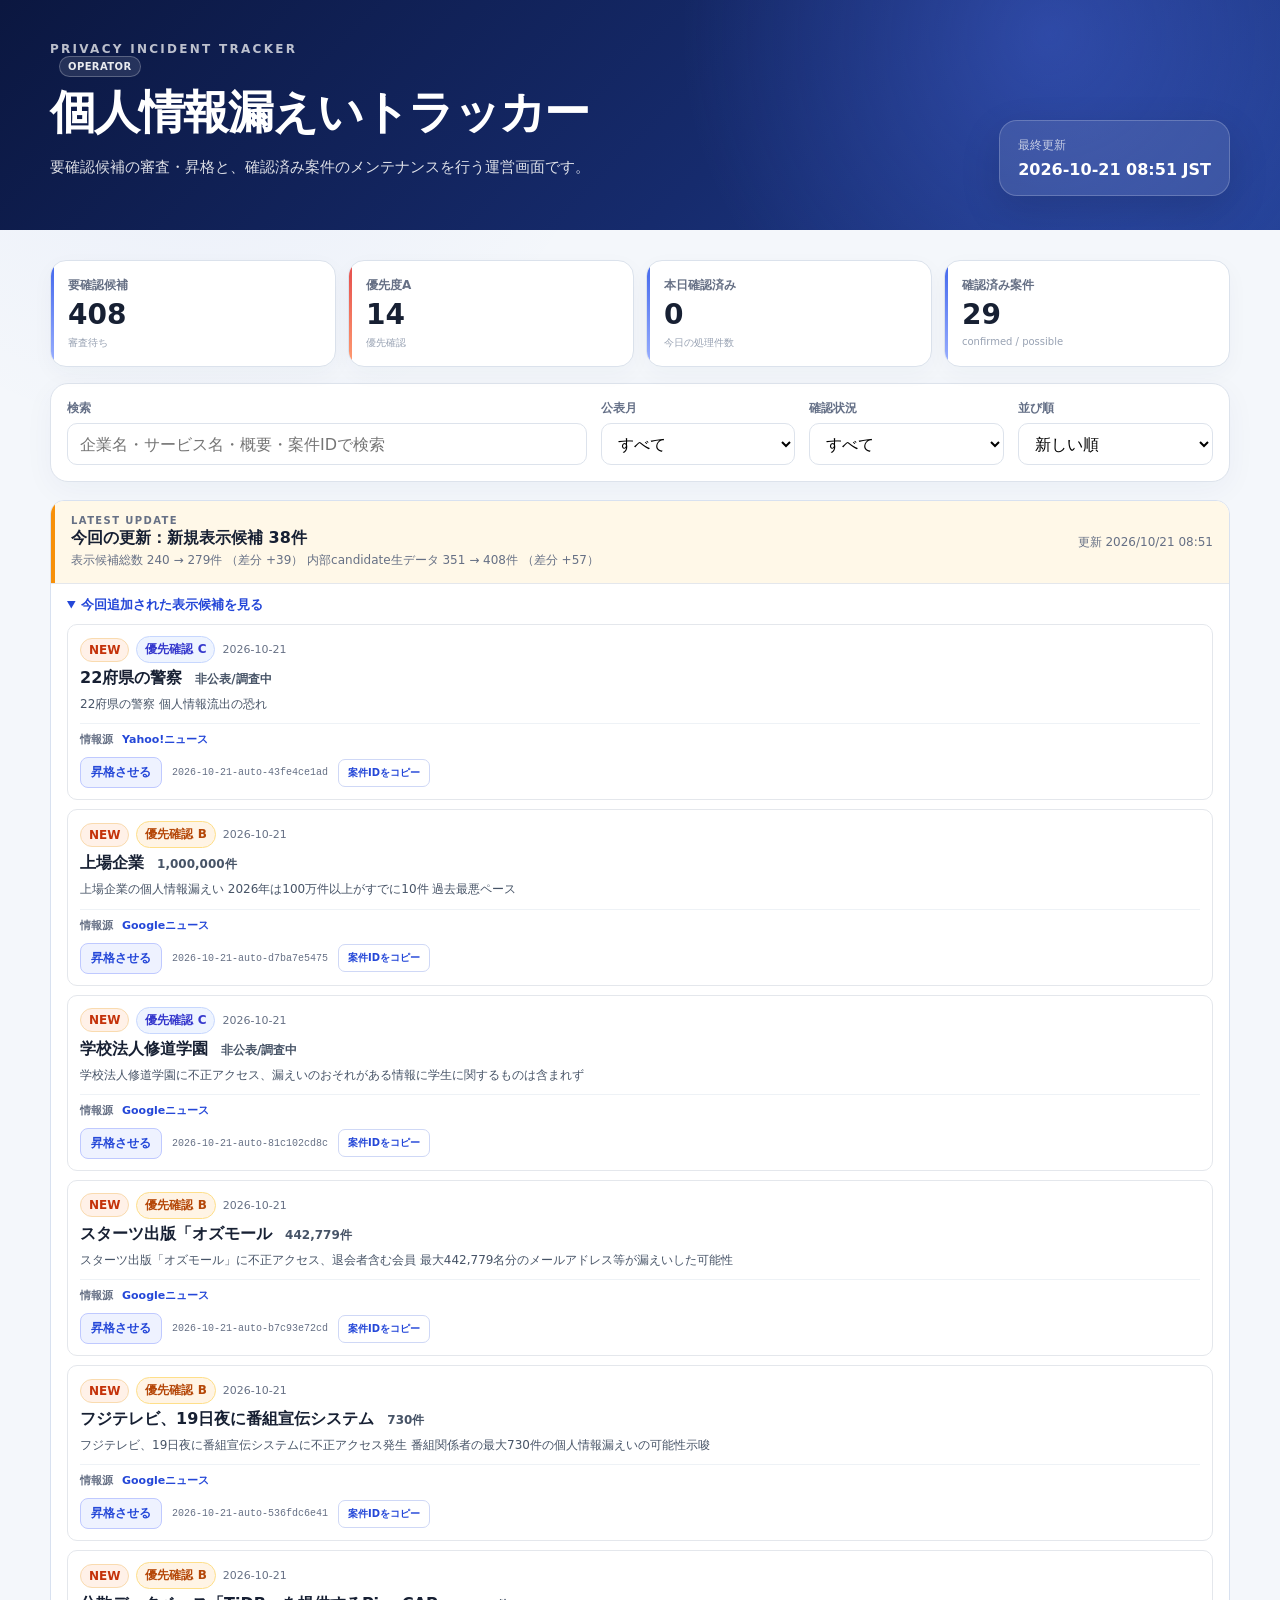
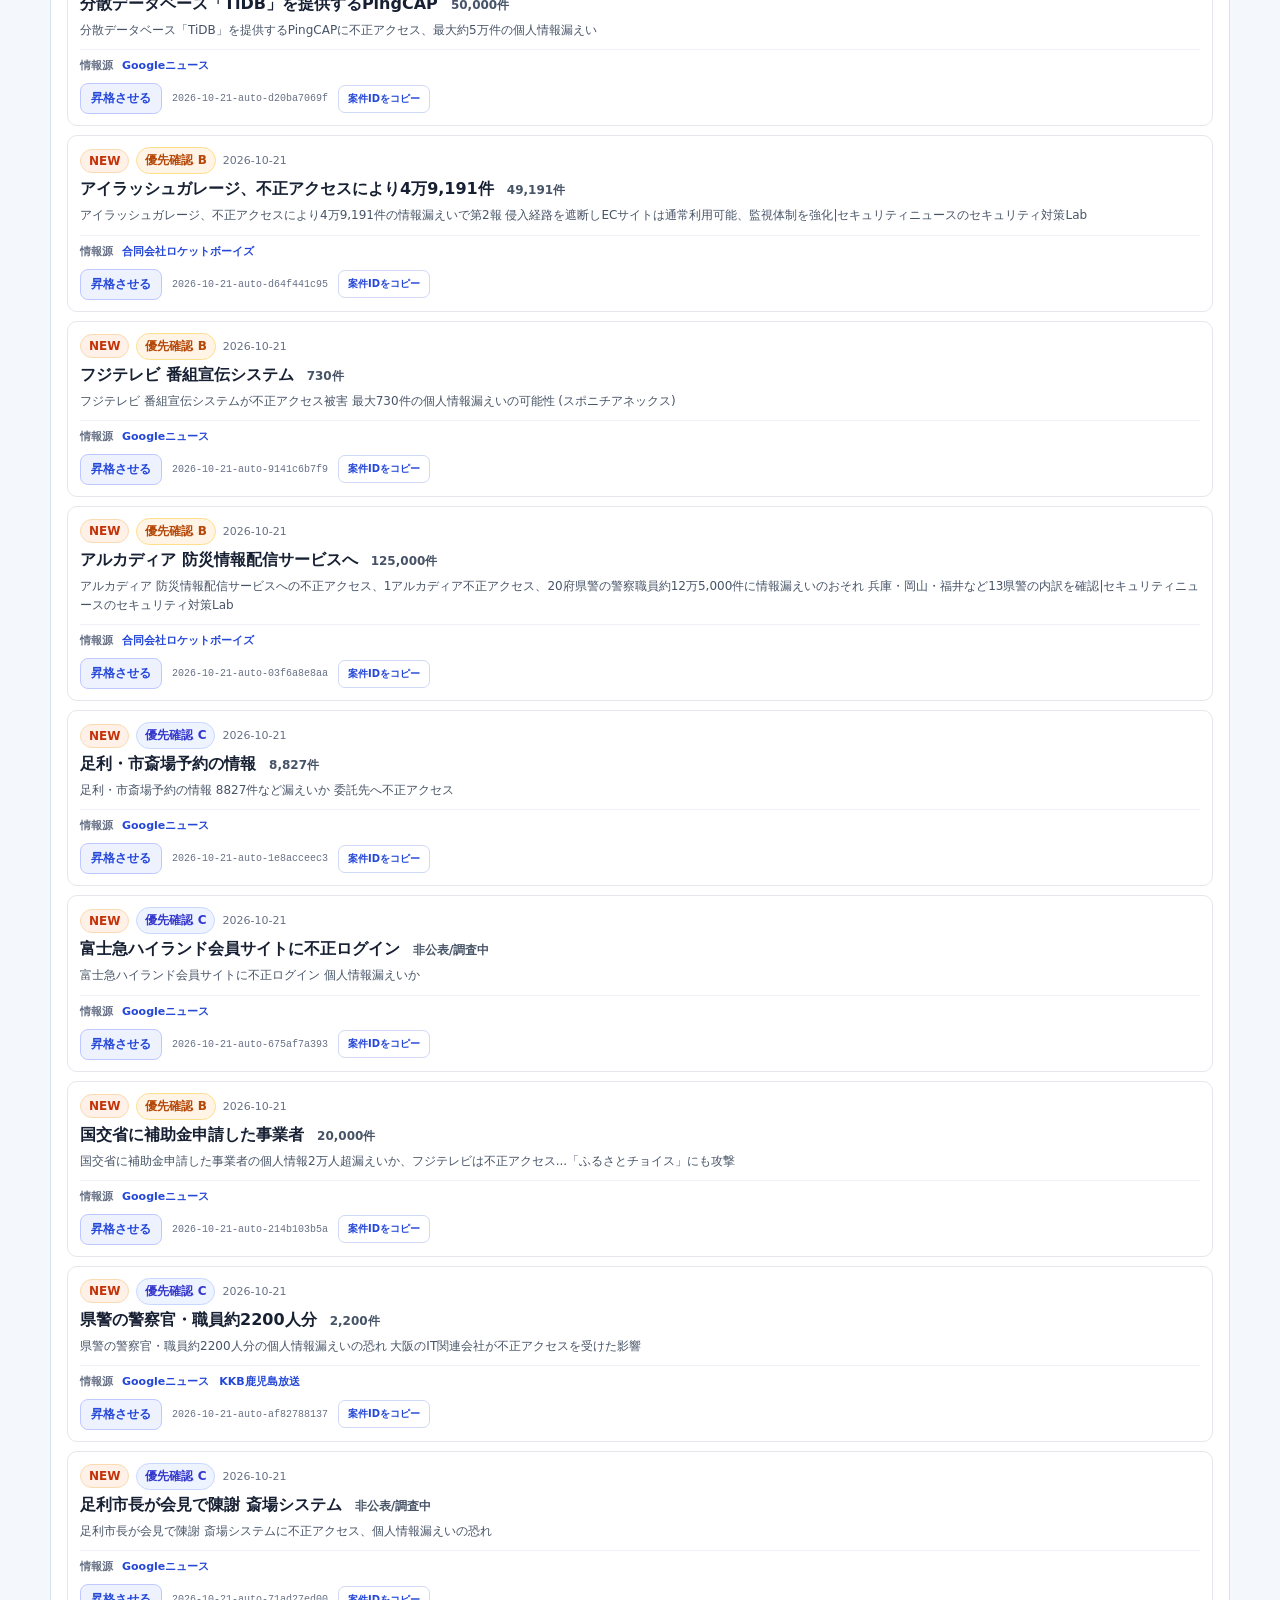
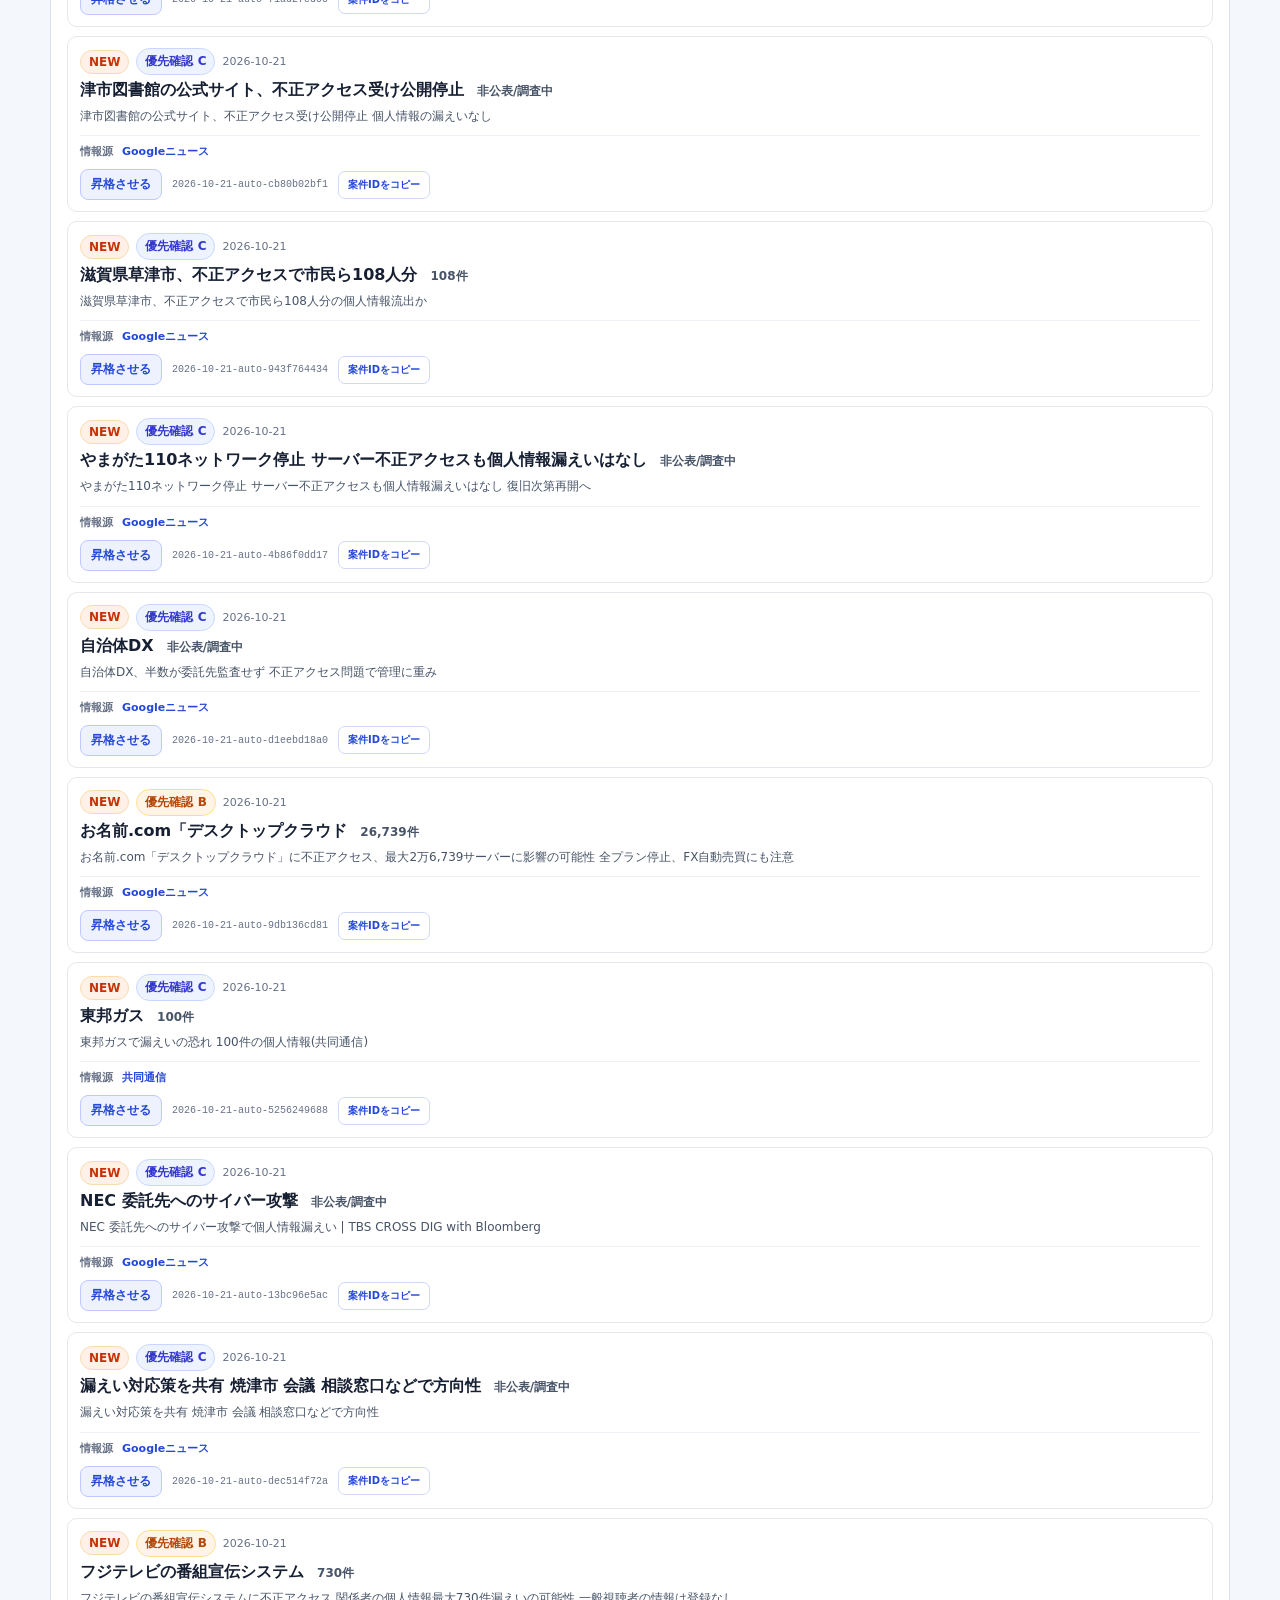
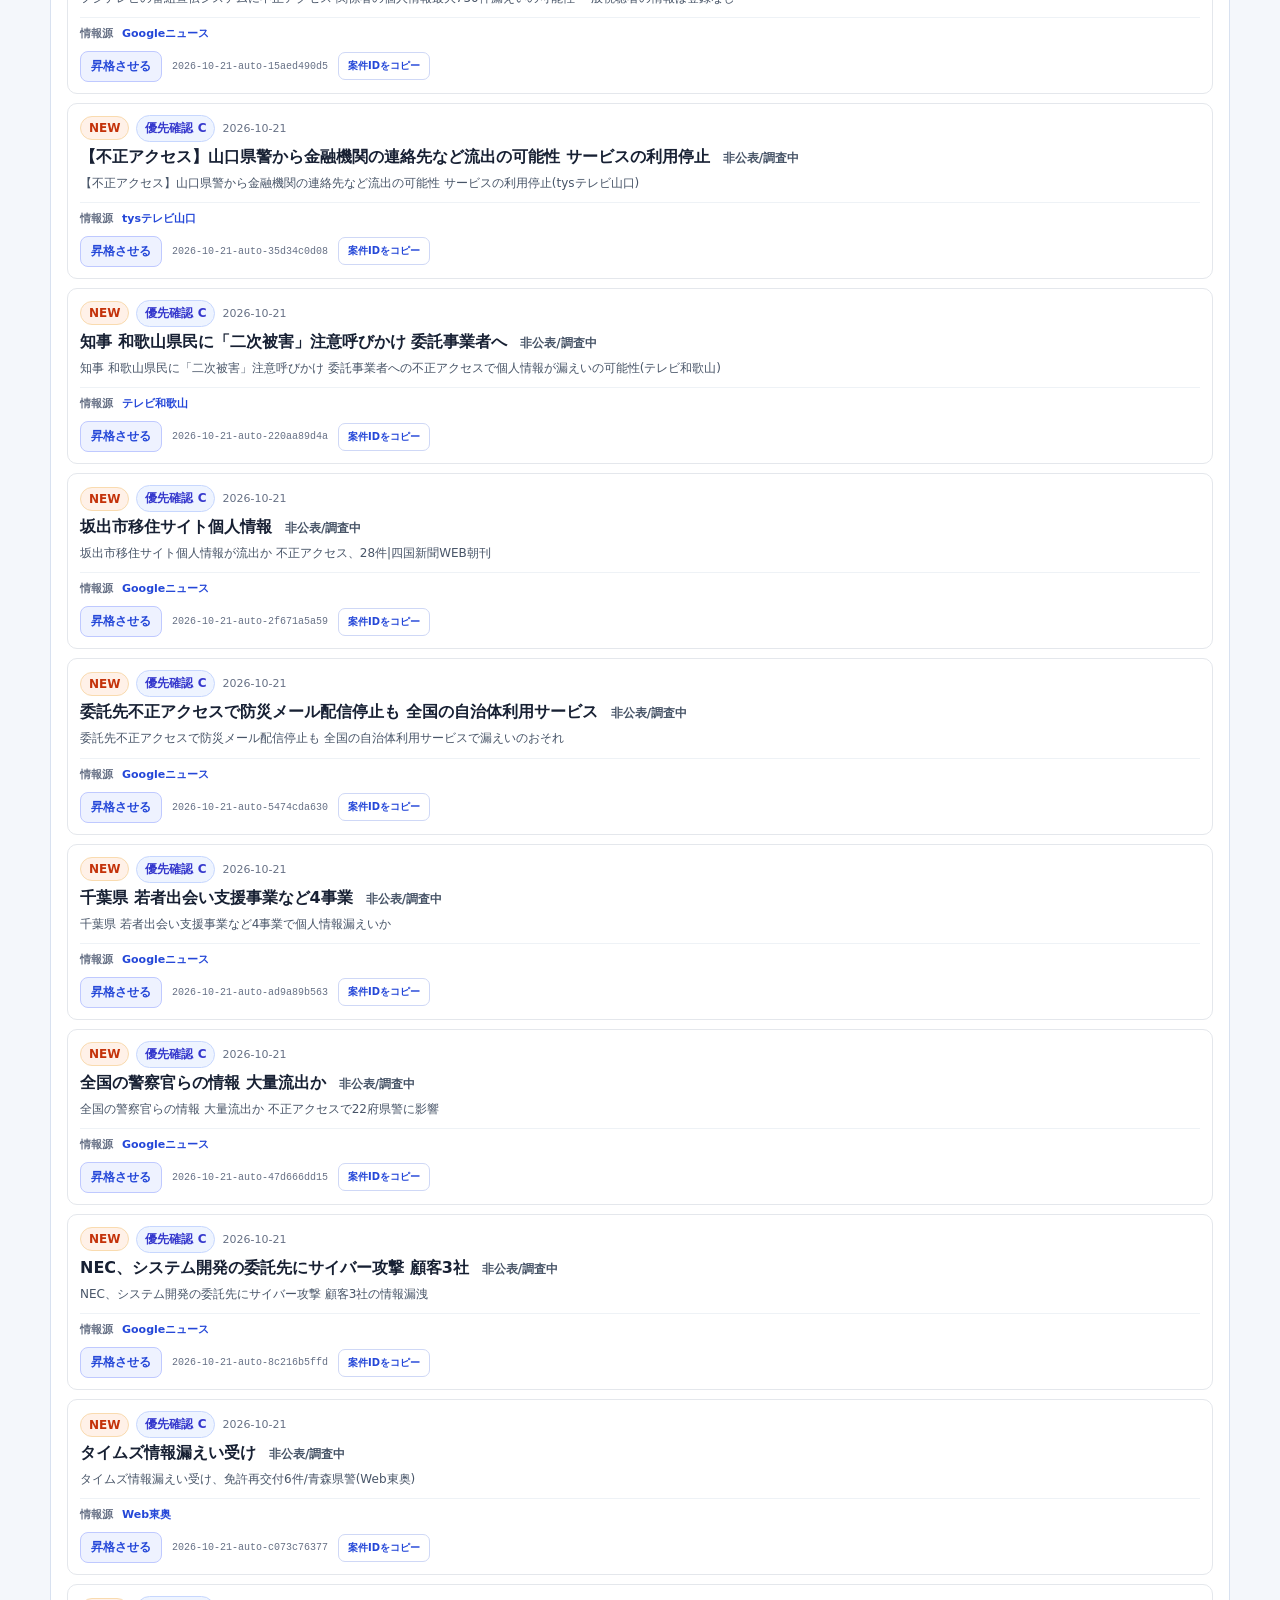
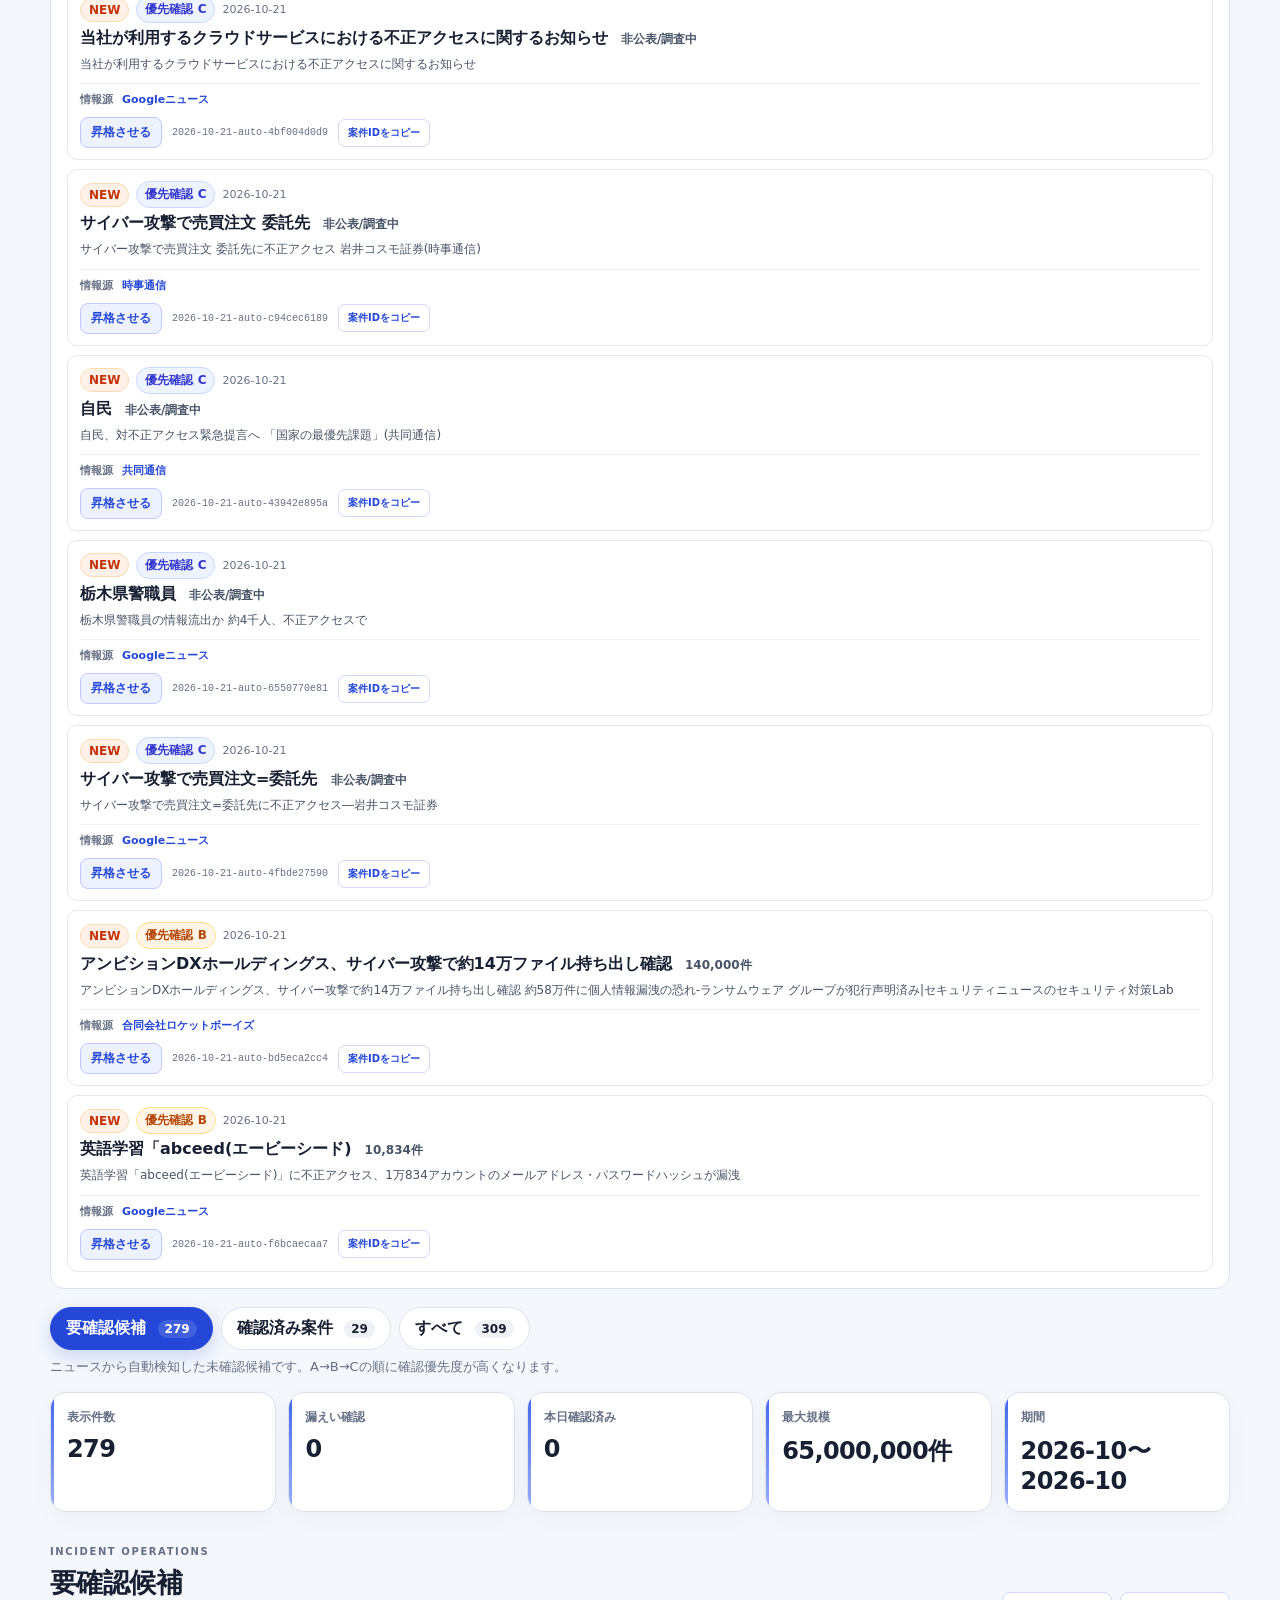
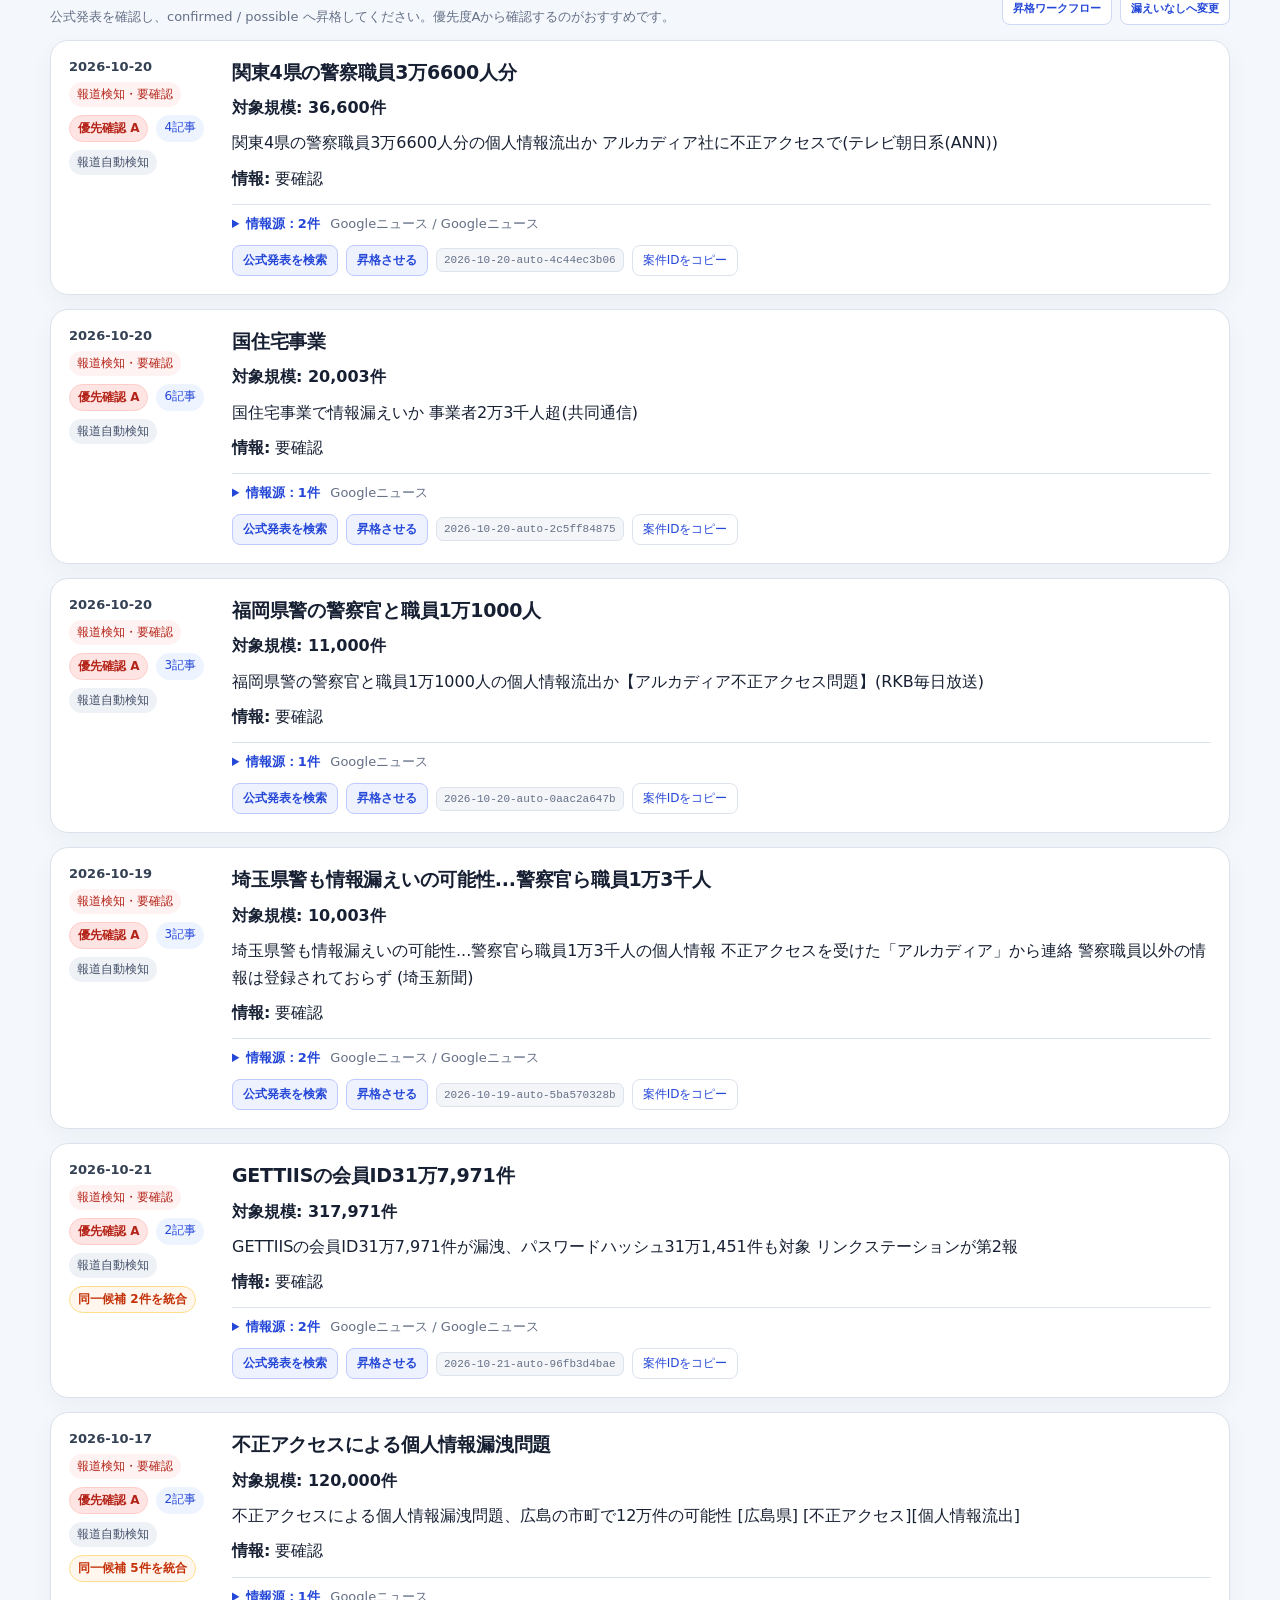
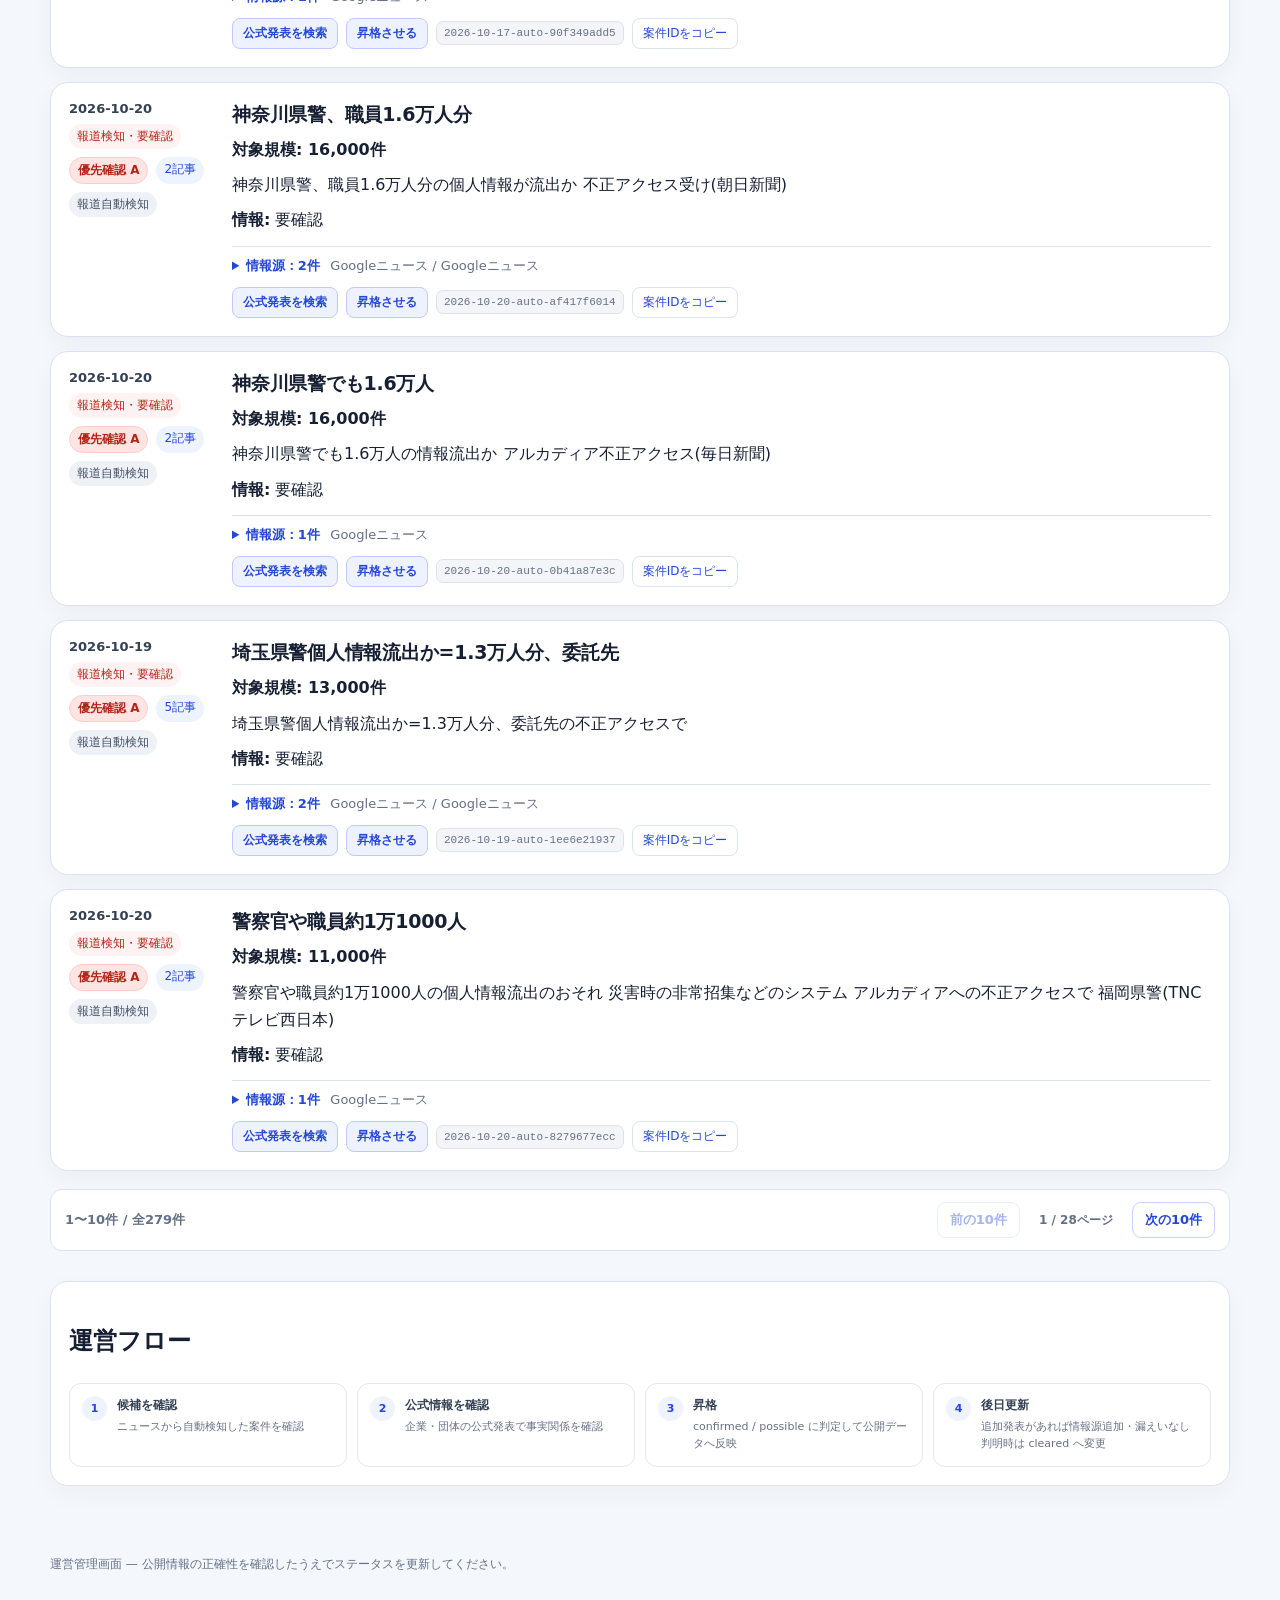
==== operator.html @ f66f6cd9 "Update operator.html" ====
<!doctype html>
<html lang="ja">
<head>
  <meta charset="utf-8" />
  <meta name="viewport" content="width=device-width,initial-scale=1" />
  <meta name="description" content="個人情報漏えいトラッカー運営管理画面" />
  <title>個人情報漏えいトラッカー | OPERATOR</title>
  <link rel="stylesheet" href="styles.css" />
  <link rel="stylesheet" href="candidate-update-ui.css" />
  <link rel="stylesheet" href="operator-ui-v1.0.css?v=1.0" />
  <link rel="stylesheet" href="operator-focus-v1.1.css?v=1.1" />
  <link rel="stylesheet" href="candidate-update-copy-id-v1.0.css?v=1.0" />
  <link rel="stylesheet" href="operator-reviewed-editor-v1.1.css?v=1.1" />
</head>
<body>
  <header class="site-header">
    <div class="wrap">
      <div>
        <p class="eyebrow">PRIVACY INCIDENT TRACKER</p>
        <span class="operator-mode-badge">OPERATOR</span>
        <h1>個人情報漏えいトラッカー</h1>
        <p class="lead">要確認候補の審査・昇格と、確認済み案件のメンテナンスを行う運営画面です。</p>
      </div>
      <div class="updated-card">
        <span>最終更新</span>
        <strong id="lastUpdated">読み込み中...</strong>
      </div>
    </div>
  </header>

  <main class="wrap main-grid">
    <section class="operator-work-summary" aria-label="運営状況">
      <article>
        <span>要確認候補</span>
        <strong id="opCandidateCount">-</strong>
        <small>審査待ち</small>
      </article>
      <article class="priority-card">
        <span>優先度A</span>
        <strong id="opPriorityACount">-</strong>
        <small>優先確認</small>
      </article>
      <article>
        <span>本日確認済み</span>
        <strong id="opTodayReviewed">-</strong>
        <small>今日の処理件数</small>
      </article>
      <article>
        <span>確認済み案件</span>
        <strong id="opVerifiedCount">-</strong>
        <small>confirmed / possible</small>
      </article>
    </section>

    <section class="panel controls" aria-label="絞り込み">
      <div class="control wide">
        <label for="q">検索</label>
        <input id="q" type="search" placeholder="企業名・サービス名・概要・案件IDで検索" />
      </div>
      <div class="control">
        <label for="month">公表月</label>
        <select id="month"><option value="">すべて</option></select>
      </div>
      <div class="control">
        <label for="status">確認状況</label>
        <select id="status">
          <option value="">すべて</option>
          <option value="confirmed">漏えい確認</option>
          <option value="possible">漏えいの可能性</option>
          <option value="candidate">報道検知・要確認</option>
        </select>
      </div>
      <div class="control">
        <label for="sort">並び順</label>
        <select id="sort">
          <option value="date-desc">新しい順</option>
          <option value="date-asc">古い順</option>
          <option value="count-desc">件数が多い順</option>
        </select>
      </div>
    </section>

    <nav class="view-tabs operator-tabs" aria-label="表示区分">
      <button type="button" class="view-tab active" data-view="candidate">
        要確認候補 <span id="tabCandidateCount">0</span>
      </button>
      <button type="button" class="view-tab" data-view="verified">
        確認済み案件 <span id="tabVerifiedCount">0</span>
      </button>
      <button type="button" class="view-tab" data-view="all">
        すべて <span id="tabAllCount">0</span>
      </button>
    </nav>

    <p id="viewNotice" class="view-notice">
      ニュースから自動検知した未確認候補です。A→B→Cの順に確認優先度が高くなります。
    </p>

    <!-- app.js compatibility: public "自分に関連" UI is intentionally hidden on operator site. -->
    <div class="operator-compat" hidden aria-hidden="true">
      <input id="myServiceSearch" type="search" />
      <div id="servicePickerVerified"></div>
      <strong id="selectedServiceCount">0</strong>
      <button type="button" id="saveMyServices"></button>
      <button type="button" id="clearMyServices"></button>
      <button type="button" class="view-tab" data-view="mine"><span id="tabMineCount">0</span></button>
    </div>

    <section class="stats stats-five" aria-label="表示中の統計">
      <article><span>表示件数</span><strong id="statCases">-</strong></article>
      <article><span>漏えい確認</span><strong id="statConfirmed">-</strong></article>
      <article><span>本日確認済み</span><strong id="statTodayReviewed">-</strong></article>
      <article><span>最大規模</span><strong id="statLargest">-</strong></article>
      <article><span>期間</span><strong id="statRange">-</strong></article>
    </section>

    <section>
      <div class="section-head operator-section-head">
        <div>
          <p class="operator-section-kicker">INCIDENT OPERATIONS</p>
          <h2 id="operatorListTitle">要確認候補</h2>
          <p id="operatorListHelp">公式発表を確認し、confirmed / possible へ昇格してください。</p>
        </div>
        <div class="operator-quick-links">
          <a href="https://github.com/5884ism/privacy-leak-tracker/actions/workflows/promote-incident.yml"
             target="_blank" rel="noopener">昇格ワークフロー</a>
          <a href="https://github.com/5884ism/privacy-leak-tracker/actions/workflows/resolve-incident.yml"
             target="_blank" rel="noopener">漏えいなしへ変更</a>
        </div>
      </div>

      <div id="cards" class="cards" aria-live="polite"></div>
      <p id="empty" class="empty" hidden>条件に一致する案件はありません。</p>
    </section>

    <section class="methodology panel operator-rules">
      <h2>運営フロー</h2>
      <div class="operator-flow">
        <div><b>1</b><span><strong>候補を確認</strong>ニュースから自動検知した案件を確認</span></div>
        <div><b>2</b><span><strong>公式情報を確認</strong>企業・団体の公式発表で事実関係を確認</span></div>
        <div><b>3</b><span><strong>昇格</strong>confirmed / possible に判定して公開データへ反映</span></div>
        <div><b>4</b><span><strong>後日更新</strong>追加発表があれば情報源追加・漏えいなし判明時は cleared へ変更</span></div>
      </div>
    </section>
  </main>

  <footer class="wrap footer">
    <p>運営管理画面 — 公開情報の正確性を確認したうえでステータスを更新してください。</p>
  </footer>

  <script src="app.js" defer></script>
  <script src="mine-merge.js" defer></script>
  <script src="candidate-filter.js" defer></script>
  <script src="pagination.js" defer></script>
  <script src="official-updates.js" defer></script>
  <script src="candidate-update-ui.js" defer></script>
  <script src="candidate-update-ui-state-fix.js" defer></script>
  <script src="operator-focus-v1.1.js?v=1.1" defer></script>
  <script src="candidate-update-copy-id-v1.0.js?v=1.0" defer></script>
  <script src="operator-edit-reviewed-incident-v1.0.js?v=1.0" defer></script>
  <script src="operator-reviewed-editor-v1.1.js?v=1.1" defer></script>
</body>
</html>
---- styles.css ----
:root { --bg:#f5f7fb; --panel:#fff; --text:#172033; --muted:#657087; --line:#dde3ec; --accent:#2447d8; --danger:#b42318; --warn:#b54708; --ok:#067647; }
*{box-sizing:border-box} body{margin:0;font-family:system-ui,-apple-system,"Segoe UI",sans-serif;background:var(--bg);color:var(--text)}
a{color:var(--accent)} .wrap{width:min(1180px,calc(100% - 32px));margin:auto}
.site-header{padding:48px 0 28px;background:linear-gradient(135deg,#0d1738,#253b8a);color:#fff}.site-header .wrap{display:flex;justify-content:space-between;gap:32px;align-items:end}.eyebrow{font-size:12px;letter-spacing:.18em;opacity:.72}.site-header h1{font-size:clamp(30px,5vw,50px);margin:.2em 0}.lead{max-width:760px;line-height:1.8;opacity:.86}.updated-card{min-width:180px;background:#ffffff12;border:1px solid #ffffff33;padding:16px 18px;border-radius:14px}.updated-card span,.updated-card strong{display:block}.updated-card span{font-size:12px;opacity:.7}.updated-card strong{margin-top:6px}
.main-grid{padding:28px 0 50px}.panel{background:var(--panel);border:1px solid var(--line);border-radius:16px;padding:18px}.controls{display:grid;grid-template-columns:2fr 1fr 1fr 1fr;gap:14px}.control label{display:block;font-size:12px;font-weight:700;color:var(--muted);margin-bottom:6px}.control input,.control select{width:100%;height:42px;border:1px solid var(--line);border-radius:10px;background:#fff;padding:0 12px;font:inherit}
.view-tabs{display:flex;gap:8px;flex-wrap:wrap;margin:18px 0 8px}.view-tab{border:1px solid var(--line);background:#fff;color:var(--text);padding:10px 14px;border-radius:999px;font:inherit;font-weight:700;cursor:pointer}.view-tab span{display:inline-block;margin-left:6px;padding:2px 7px;border-radius:999px;background:#eef1f6;font-size:12px}.view-tab.active{background:var(--accent);border-color:var(--accent);color:#fff}.view-tab.active span{background:#ffffff22}.view-notice{margin:0 0 18px;color:var(--muted);font-size:13px}
.stats{display:grid;grid-template-columns:repeat(4,1fr);gap:14px;margin:18px 0 32px}.stats article{background:#fff;border:1px solid var(--line);border-radius:14px;padding:16px}.stats span{font-size:12px;color:var(--muted);display:block}.stats strong{font-size:24px;display:block;margin-top:6px}.section-head{display:flex;justify-content:space-between;align-items:end;margin:0 0 12px}.section-head h2{margin:0}.section-head p{color:var(--muted);margin:.4em 0 0}.cards{display:grid;gap:12px}.card{background:#fff;border:1px solid var(--line);border-radius:16px;padding:18px;display:grid;grid-template-columns:145px 1fr;gap:18px}.date{font-weight:800}.meta{display:flex;flex-wrap:wrap;gap:8px;margin:8px 0}.badge{font-size:12px;padding:4px 8px;border-radius:999px;background:#eef1f6;color:#45516a}.badge.confirmed{background:#ecfdf3;color:var(--ok)}.badge.possible{background:#fff4e5;color:var(--warn)}.badge.candidate{background:#fef3f2;color:var(--danger)}.badge.merged{background:#eef4ff;color:#2447d8}.card h3{margin:0 0 4px;font-size:20px}.card p{margin:8px 0;line-height:1.7}.count{font-weight:800}.sources{display:flex;flex-wrap:wrap;gap:10px;margin-top:10px}.sources a{font-size:13px}.empty{text-align:center;color:var(--muted);padding:48px}.methodology{margin-top:30px;line-height:1.8}.footer{color:var(--muted);font-size:12px;padding:0 0 36px}
@media(max-width:800px){.site-header .wrap{display:block}.updated-card{margin-top:20px}.controls{grid-template-columns:1fr 1fr}.wide{grid-column:1/-1}.stats{grid-template-columns:1fr 1fr}.card{grid-template-columns:1fr}}

.badge.priority{font-weight:800}
.badge.priority-A{background:#fee4e2;color:#b42318;border:1px solid #fecdca}
.badge.priority-B{background:#fff4e5;color:#b54708;border:1px solid #fedf89}
.badge.priority-C{background:#eef4ff;color:#3538cd;border:1px solid #c7d7fe}

/* v1.6 source folding + review workflow UI */
.source-details{margin-top:12px;border-top:1px solid var(--line);padding-top:10px}
.source-details summary{cursor:pointer;color:var(--accent);font-size:13px;font-weight:700}
.source-details summary span{color:var(--muted);font-weight:400;margin-left:6px}
.source-details ul{margin:10px 0 0;padding-left:20px;columns:2}
.source-details li{margin:5px 0;break-inside:avoid}
.source-details a{font-size:13px}
.incident-tools{display:flex;align-items:center;gap:8px;flex-wrap:wrap;margin-top:12px}
.incident-tools code{font-size:11px;background:#f3f5f8;border:1px solid var(--line);padding:5px 7px;border-radius:7px;color:var(--muted)}
.incident-tools button{border:1px solid var(--line);background:#fff;color:var(--accent);border-radius:8px;padding:6px 10px;font:inherit;font-size:12px;cursor:pointer}
.review-meta{font-size:12px;color:var(--muted)}
@media(max-width:800px){.source-details ul{columns:1}}

/* v1.7 official search button */
.review-search-btn{
  display:inline-flex;
  align-items:center;
  text-decoration:none;
  border:1px solid #bfc9ff;
  background:#eef2ff;
  color:#2447d8;
  border-radius:8px;
  padding:6px 10px;
  font-size:12px;
  font-weight:700;
}
.review-search-btn:hover{background:#e2e8ff}

/* v1.8 review help */
.review-help{display:inline-block}
.review-help summary{
  cursor:pointer;
  list-style:none;
  border:1px solid var(--line);
  background:#fff;
  color:var(--accent);
  border-radius:8px;
  padding:6px 10px;
  font-size:12px;
  font-weight:700;
}
.review-help summary::-webkit-details-marker{display:none}
.review-help[open]{
  flex-basis:100%;
  margin-top:4px;
  background:#f8faff;
  border:1px solid #d9e2ff;
  border-radius:10px;
  padding:10px 12px;
}
.review-help[open] summary{
  display:inline-block;
  margin-bottom:6px;
}
.review-help ol{
  margin:6px 0 0 18px;
  padding:0;
  color:var(--muted);
  font-size:12px;
  line-height:1.7;
}
.review-help a{font-weight:700}

/* v1.9 daily review counter */
.stats.stats-five{grid-template-columns:repeat(5,1fr)}
@media(max-width:1000px){.stats.stats-five{grid-template-columns:repeat(3,1fr)}}
@media(max-width:800px){.stats.stats-five{grid-template-columns:1fr 1fr}}

/* v2.0 personal relevance checker */
.my-services-panel{margin-top:18px}
.my-services-panel summary{cursor:pointer;font-weight:800;color:var(--accent)}
.my-services-body{display:grid;grid-template-columns:1fr auto;gap:16px;align-items:end;margin-top:14px}
.my-services-body label{display:block;font-size:12px;font-weight:700;color:var(--muted);margin-bottom:6px}
.my-services-body textarea{width:100%;border:1px solid var(--line);border-radius:10px;padding:10px 12px;font:inherit;resize:vertical;background:#fff}
.privacy-note{font-size:12px;color:var(--muted);margin:6px 0 0}
.my-services-actions{display:flex;gap:8px;flex-wrap:wrap}
.my-services-actions button{border:0;border-radius:9px;padding:9px 13px;background:var(--accent);color:#fff;font:inherit;font-size:13px;font-weight:700;cursor:pointer}
.my-services-actions button.secondary{background:#eef1f6;color:#45516a}
.view-tab.my-tab{border-color:#bfc9ff}
.badge.relation{font-weight:800}
.badge.relation-3{background:#e8f5e9;color:#067647;border:1px solid #a6e3bd}
.badge.relation-2{background:#fff4e5;color:#b54708;border:1px solid #fedf89}
.badge.relation-1{background:#eef4ff;color:#3538cd;border:1px solid #c7d7fe}
.card-related{box-shadow:inset 4px 0 0 #2447d8}
.relation-note{background:#f7f9ff;border:1px solid #dbe3ff;border-radius:10px;padding:9px 11px;font-size:13px}
@media(max-width:800px){.my-services-body{grid-template-columns:1fr}.my-services-actions{align-items:flex-start}}

/* v2.1 list-based personal service picker */
.service-picker-head{display:grid;grid-template-columns:1fr auto;gap:16px;align-items:end;margin-top:14px}
.service-picker-head label{display:block;font-size:12px;font-weight:700;color:var(--muted);margin-bottom:6px}
.service-picker-head input{width:100%;height:40px;border:1px solid var(--line);border-radius:10px;padding:0 12px;font:inherit}
.selected-count{font-size:13px;color:var(--muted);padding-bottom:9px}
.service-picker-groups{display:grid;grid-template-columns:1fr 1fr;gap:16px;margin-top:16px}
.service-picker-groups section{border:1px solid var(--line);border-radius:12px;padding:12px;background:#fafbfe}
.service-picker-groups h3{font-size:14px;margin:0 0 10px}
.service-picker-list{display:grid;gap:6px;max-height:300px;overflow:auto;padding-right:4px}
.service-choice{display:grid;grid-template-columns:auto 1fr auto;gap:9px;align-items:center;background:#fff;border:1px solid var(--line);border-radius:9px;padding:8px 9px;cursor:pointer}
.service-choice:hover{border-color:#bfc9ff;background:#f8faff}
.service-choice input{width:17px;height:17px}
.service-choice-name{font-size:13px;font-weight:650}
.service-choice-count{font-size:11px;color:var(--muted);background:#eef1f6;border-radius:999px;padding:2px 7px}
.picker-empty{color:var(--muted);font-size:12px}
@media(max-width:800px){
  .service-picker-head,.service-picker-groups{grid-template-columns:1fr}
}

/* v2.2 verified-only personal service picker */
.service-picker-groups.single{grid-template-columns:1fr}
.service-picker-groups.single section{max-width:none}
.service-choice{grid-template-columns:auto 1fr}

/* v2.3 official follow-up tracking */
.badge.official-update{background:#fff1f3;color:#c01048;border:1px solid #fecdd6;font-weight:800}
.official-updates{margin:12px 0;border:1px solid #fecdd6;background:#fff8f9;border-radius:10px;padding:9px 11px}
.official-updates summary{cursor:pointer;font-weight:800;color:#c01048}
.official-updates ul{margin:9px 0 0;padding-left:20px}
.official-updates li{margin:7px 0;line-height:1.5}
.official-update-date{display:inline-block;min-width:145px;color:var(--muted);font-size:12px}
.update-kind{display:inline-block;margin-left:6px;padding:2px 6px;border-radius:999px;background:#fff;border:1px solid #fecdd6;color:#a11043;font-size:11px}
.official-update-note{color:var(--muted);font-size:12px;margin:8px 0 0}

/* v2.4 official review + related incident merge */
.badge.official-reviewed{
  background:#ecfdf3;
  color:#067647;
  border:1px solid #abefc6;
  font-weight:800;
}
.official-updates.reviewed{
  border-color:#abefc6;
  background:#f6fef9;
}
.reviewed-mark{
  display:inline-block;
  margin-left:6px;
  padding:2px 6px;
  border-radius:999px;
  background:#ecfdf3;
  border:1px solid #abefc6;
  color:#067647;
  font-size:11px;
  font-weight:700;
}
.official-review-actions{
  display:flex;
  gap:8px;
  flex-wrap:wrap;
  align-items:center;
  margin-top:10px;
}
.official-review-actions code{
  font-size:11px;
  background:#fff;
  border:1px solid #fecdd6;
  padding:5px 7px;
  border-radius:7px;
}
.official-review-actions button,
.official-review-actions a{
  border:1px solid #fecdd6;
  background:#fff;
  color:#c01048;
  border-radius:8px;
  padding:6px 10px;
  font:inherit;
  font-size:12px;
  font-weight:700;
  cursor:pointer;
  text-decoration:none;
}
.badge.same-incident-merged{
  background:#eef4ff;
  color:#3538cd;
  border:1px solid #c7d7fe;
  font-weight:800;
}

/* v2.5 related-tab duplicate merge */
.badge.same-incident-merged{
  background:#eef4ff;
  color:#3538cd;
  border:1px solid #c7d7fe;
  font-weight:800;
}

/* v2.8 pagination */
.incident-pager{
  display:flex;
  justify-content:space-between;
  align-items:center;
  gap:16px;
  margin:18px 0 28px;
  padding:12px 14px;
  border:1px solid var(--line);
  border-radius:12px;
  background:#fff;
}

.incident-pager-info{
  color:var(--muted);
  font-size:13px;
  font-weight:700;
}

.incident-pager-actions{
  display:flex;
  align-items:center;
  gap:10px;
}

.pager-btn{
  border:1px solid #c7d2fe;
  background:#fff;
  color:#2447d8;
  border-radius:9px;
  padding:8px 12px;
  font:inherit;
  font-size:13px;
  font-weight:800;
  cursor:pointer;
}

.pager-btn:hover:not(:disabled){
  background:#eef4ff;
}

.pager-btn:disabled{
  opacity:.4;
  cursor:not-allowed;
}

.pager-page{
  min-width:92px;
  text-align:center;
  color:var(--muted);
  font-size:12px;
  font-weight:700;
}

@media(max-width:700px){
  .incident-pager{
    flex-direction:column;
    align-items:stretch;
  }
  .incident-pager-actions{
    justify-content:space-between;
  }
}

/* v2.8.1 pagination fix */
.card.pagination-hidden{
  display:none !important;
}

.incident-pager{
  display:flex;
  justify-content:space-between;
  align-items:center;
  gap:16px;
  margin:18px 0 28px;
  padding:12px 14px;
  border:1px solid var(--line);
  border-radius:12px;
  background:#fff;
}

.incident-pager-info{
  color:var(--muted);
  font-size:13px;
  font-weight:700;
}

.incident-pager-actions{
  display:flex;
  align-items:center;
  gap:10px;
}

.pager-btn{
  border:1px solid #c7d2fe;
  background:#fff;
  color:#2447d8;
  border-radius:9px;
  padding:8px 12px;
  font:inherit;
  font-size:13px;
  font-weight:800;
  cursor:pointer;
}

.pager-btn:hover:not(:disabled){
  background:#eef4ff;
}

.pager-btn:disabled{
  opacity:.4;
  cursor:not-allowed;
}

.pager-page{
  min-width:92px;
  text-align:center;
  color:var(--muted);
  font-size:12px;
  font-weight:700;
}

@media(max-width:700px){
  .incident-pager{
    flex-direction:column;
    align-items:stretch;
  }
  .incident-pager-actions{
    justify-content:space-between;
  }
}

/* v3.0 candidate duplicate merge */
.badge.candidate-merged{
  background:#fff6ed;
  color:#c4320a;
  border:1px solid #fedf89;
  font-weight:800;
}

/* public v1.0 */
.public-tabs{
  grid-template-columns:repeat(2,minmax(0,max-content));
}
.public-stats{
  grid-template-columns:repeat(4,minmax(0,1fr));
}
.public-official-updates{
  border-color:#dbe5ff;
  background:#f8faff;
}
@media(max-width:800px){
  .public-stats{
    grid-template-columns:repeat(2,minmax(0,1fr));
  }
}

/* cleared status v1.0 */
.badge.cleared{
  background:#eef2f6;
  color:#344054;
  border:1px solid #d0d5dd;
  font-weight:800;
}
.resolution-note{
  margin:12px 0;
  padding:12px 14px;
  border:1px solid #98a2b3;
  border-radius:10px;
  background:#f8fafc;
  color:#344054;
}
.resolution-note strong{
  display:inline-block;
  margin-right:10px;
}
.resolution-note span{
  color:#667085;
  font-size:12px;
}
.resolution-note p{
  margin:7px 0 4px;
}

/* cleared display v1.1 */
.card-cleared{
  border-color:#cbd5e1;
  background:#fbfcfd;
}

.badge.cleared-primary{
  background:#eef2f6;
  color:#1f2937;
  border:1px solid #98a2b3;
  font-weight:900;
}

.cleared-summary{
  margin:12px 0;
  padding:13px 15px;
  border:1px solid #98a2b3;
  border-radius:10px;
  background:#f8fafc;
  color:#344054;
}

.cleared-summary-head{
  display:flex;
  align-items:center;
  gap:10px;
  flex-wrap:wrap;
  margin-bottom:5px;
}

.cleared-summary-head strong{
  font-size:14px;
  color:#1f2937;
}

.cleared-summary-head span{
  color:#667085;
  font-size:12px;
  font-weight:700;
}

.cleared-summary p{
  margin:5px 0 7px;
}

.cleared-summary a{
  font-weight:800;
}

.muted-count{
  color:#667085;
}
---- candidate-update-ui.css ----
/* Operator candidate update UI v1.0 */
.candidate-update-panel{
  margin:18px 0 12px;
  border:1px solid #d8e1f0;
  border-radius:14px;
  background:#fff;
  overflow:hidden;
}
.candidate-update-head{
  display:flex;
  justify-content:space-between;
  gap:16px;
  align-items:center;
  padding:14px 16px;
  background:#f8faff;
}
.candidate-update-head.has-new{
  background:#fff8e8;
  border-left:4px solid #f79009;
}
.candidate-update-head.no-new{
  background:#f6fef9;
  border-left:4px solid #12b76a;
}
.candidate-update-head strong{
  display:block;
  margin-top:2px;
  font-size:16px;
}
.candidate-update-kicker{
  display:block;
  color:#667085;
  font-size:10px;
  font-weight:900;
  letter-spacing:.14em;
}
.candidate-update-total,
.candidate-update-time{
  color:#667085;
  font-size:12px;
}
.candidate-update-details{
  padding:12px 16px 16px;
  border-top:1px solid #e4e7ec;
}
.candidate-update-details summary{
  cursor:pointer;
  color:#2447d8;
  font-weight:800;
  font-size:13px;
}
.candidate-update-list{
  display:grid;
  gap:9px;
  margin-top:10px;
}
.candidate-update-item{
  position:relative;
  padding:11px 12px;
  border:1px solid #e4e7ec;
  border-radius:10px;
  background:#fff;
}
.candidate-update-item-meta{
  display:flex;
  align-items:center;
  gap:7px;
  flex-wrap:wrap;
  margin-bottom:5px;
  color:#667085;
  font-size:11px;
}
.candidate-update-item strong{
  display:inline-block;
  margin-right:8px;
}
.candidate-update-count{
  color:#475467;
  font-size:12px;
  font-weight:700;
}
.candidate-update-item p{
  margin:6px 0;
  color:#475467;
  font-size:12px;
  line-height:1.6;
}
.candidate-update-item code{
  color:#667085;
  font-size:10px;
}
.candidate-update-empty{
  margin:0;
  padding:13px 16px;
  color:#667085;
  font-size:13px;
}
.badge.candidate-new{
  background:#fff1e8;
  color:#c4320a;
  border:1px solid #f9dbaf;
  font-weight:900;
}
.candidate-new-card{
  box-shadow:inset 4px 0 0 #f79009;
}
@media(max-width:700px){
  .candidate-update-head{
    align-items:flex-start;
    flex-direction:column;
  }
}

/* Candidate latest-update sources/actions v1.0 */
.candidate-update-sources{
  display:flex;
  gap:9px;
  align-items:flex-start;
  margin-top:9px;
  padding-top:8px;
  border-top:1px solid #eef2f6;
  font-size:11px;
}
.candidate-update-sources > span{
  flex:0 0 auto;
  color:#667085;
  font-weight:700;
}
.candidate-update-source-links{
  display:flex;
  flex-wrap:wrap;
  gap:6px 10px;
}
.candidate-update-source-links a{
  color:#2447d8;
  text-decoration:none;
  font-weight:700;
}
.candidate-update-source-links a:hover{
  text-decoration:underline;
}
.candidate-update-actions{
  display:flex;
  align-items:center;
  flex-wrap:wrap;
  gap:10px;
  margin-top:10px;
}
.candidate-update-actions code{
  color:#667085;
  font-size:10px;
}
.candidate-update-promote-link{
  display:inline-flex;
  align-items:center;
}
@media(max-width:700px){
  .candidate-update-sources{
    flex-direction:column;
    gap:5px;
  }
}
---- operator-ui-v1.0.css ----
/* Operator UI v1.0
   Desktop-focused visual alignment with the public site.
   Operator-only workflows and candidate controls are preserved. */

:root{
  --op-blue:#2447d8;
  --op-bg:#f4f7fb;
  --op-muted:#667085;
  --op-line:#dbe2ec;
}

body{
  background:
    radial-gradient(circle at 15% 0%,rgba(36,71,216,.055),transparent 28rem),
    var(--op-bg);
}

/* Header */
.site-header{
  position:relative;
  overflow:hidden;
  padding:42px 0 34px;
  background:
    radial-gradient(circle at 82% 15%,rgba(87,121,255,.34),transparent 23rem),
    linear-gradient(135deg,#0b1740 0%,#162b6d 58%,#223f92 100%);
}
.site-header .wrap{
  align-items:flex-end;
  gap:42px;
}
.site-header h1{
  margin:10px 0 9px;
  font-size:46px;
  line-height:1.12;
  letter-spacing:-.035em;
}
.site-header .lead{
  max-width:760px;
  font-size:15px;
  line-height:1.85;
}
.eyebrow{
  margin:0;
  font-weight:800;
  letter-spacing:.19em;
}
.updated-card{
  min-width:196px;
  border-radius:18px;
  background:rgba(255,255,255,.10);
  border:1px solid rgba(255,255,255,.20);
  box-shadow:0 14px 40px rgba(0,0,0,.14);
}
.operator-mode-badge{
  display:inline-flex;
  margin-left:9px;
  padding:4px 8px;
  border-radius:999px;
  border:1px solid rgba(255,255,255,.24);
  background:rgba(255,255,255,.10);
  color:rgba(255,255,255,.9);
  font-size:10px;
  font-weight:800;
  letter-spacing:.04em;
  vertical-align:middle;
}

/* Main / controls */
.main-grid{padding-top:30px}
.controls{
  grid-template-columns:minmax(0,2fr) repeat(3,minmax(145px,.75fr));
  gap:14px;
  padding:16px;
  border-radius:18px;
  box-shadow:0 8px 30px rgba(30,52,110,.045);
}
.control input:focus,
.control select:focus,
#myServicesPanel input:focus{
  outline:none;
  border-color:#8aa3ff;
  box-shadow:0 0 0 4px rgba(36,71,216,.09);
}

/* Featured personal checker */
#myServicesPanel{
  margin-top:14px;
  position:relative;
  border:1px solid #b9c8ff;
  border-left:4px solid var(--op-blue);
  border-radius:18px;
  background:
    linear-gradient(90deg,rgba(36,71,216,.055),rgba(36,71,216,.012) 42%,#fff 72%);
  box-shadow:0 8px 30px rgba(30,52,110,.045);
}
#myServicesPanel[open]{background:#fff}
#myServicesPanel > summary{
  display:grid;
  grid-template-columns:auto 1fr auto;
  align-items:center;
  gap:11px;
  list-style:none;
  cursor:pointer;
  color:#172033;
}
#myServicesPanel > summary::-webkit-details-marker{display:none}
.operator-feature-icon{
  display:inline-flex;
  align-items:center;
  justify-content:center;
  width:30px;
  height:30px;
  border-radius:50%;
  background:var(--op-blue);
  color:#fff;
  font-size:16px;
  font-weight:900;
  box-shadow:0 4px 10px rgba(36,71,216,.22);
}
.operator-feature-copy{
  display:grid;
  gap:3px;
}
.operator-feature-title-row{
  display:flex;
  align-items:center;
  gap:9px;
  flex-wrap:wrap;
}
.operator-feature-title-row strong{
  color:#183cab;
  font-size:16px;
}
.operator-feature-badge{
  display:inline-flex;
  padding:3px 8px;
  border-radius:999px;
  background:#eef4ff;
  border:1px solid #c7d7fe;
  color:#2447d8;
  font-size:10px;
  font-weight:800;
}
.operator-feature-subtitle{
  color:#657087;
  font-size:12px;
  font-weight:500;
}
.operator-feature-chevron{
  width:9px;
  height:9px;
  border-right:2px solid #6b7dbf;
  border-bottom:2px solid #6b7dbf;
  transform:rotate(45deg);
  margin:0 5px 5px 8px;
  transition:.18s ease;
}
#myServicesPanel[open] .operator-feature-chevron{
  transform:rotate(225deg);
  margin-top:6px;
  margin-bottom:0;
}

/* Service picker v1.0 */
.operator-service-v2{
  display:grid;
  gap:14px;
  margin-top:14px;
}
.operator-service-selected,
.operator-service-search,
.operator-service-all{
  border:1px solid #e4e7ec;
  border-radius:12px;
  background:#fff;
}
.operator-service-selected{padding:12px}
.operator-service-title{
  display:flex;
  align-items:baseline;
  justify-content:space-between;
  gap:10px;
  margin-bottom:8px;
}
.operator-service-title h3{margin:0;font-size:13px}
.operator-service-title span,
.operator-service-subhead,
.operator-service-all-note{
  color:#667085;
  font-size:11px;
}
.operator-service-chips{
  display:flex;
  flex-wrap:wrap;
  gap:7px;
}
.operator-service-chip{
  display:inline-flex;
  align-items:center;
  gap:7px;
  border:1px solid #c7d7fe;
  border-radius:999px;
  background:#f5f8ff;
  color:#2447d8;
  padding:6px 9px 6px 11px;
  font-size:12px;
  font-weight:800;
  cursor:pointer;
}
.operator-service-search{padding:10px 12px 12px}
.operator-service-subhead{margin-bottom:7px;font-weight:800}
.operator-service-results,
.operator-service-all-list{
  display:flex;
  flex-wrap:wrap;
  gap:7px;
}
.operator-service-choice{
  display:inline-flex;
  align-items:center;
  gap:6px;
  width:auto;
  max-width:100%;
  border:1px solid #cfd8f6;
  border-radius:999px;
  background:#fff;
  color:#2447d8;
  padding:7px 10px 7px 8px;
  font:inherit;
  font-size:11px;
  font-weight:700;
  line-height:1.25;
  cursor:pointer;
}
.operator-service-choice:hover{
  border-color:#9fb2ff;
  background:#f7f9ff;
}
.operator-service-choice.is-selected{
  border-color:#5b7cfa;
  background:#3157e0;
  color:#fff;
}
.operator-service-check{
  display:inline-flex;
  align-items:center;
  justify-content:center;
  flex:0 0 15px;
  width:15px;
  height:15px;
  border:1px solid #cfd4dc;
  border-radius:50%;
  background:#fff;
  color:#2447d8;
  font-size:10px;
}
.operator-service-all{overflow:hidden}
.operator-service-all > summary{
  display:flex;
  justify-content:space-between;
  gap:10px;
  padding:11px 13px;
  cursor:pointer;
  color:#2447d8;
  font-size:12px;
  font-weight:800;
}
.operator-service-all-note{padding:0 12px 8px}
.operator-service-all-list{
  max-height:340px;
  overflow:auto;
  padding:0 10px 12px;
}
.operator-service-empty{
  margin:0;
  color:#667085;
  font-size:12px;
}
.operator-service-saved{
  margin:0;
  padding:9px 11px;
  border-radius:8px;
  background:#ecfdf3;
  color:#027a48;
  font-size:12px;
  font-weight:700;
}

/* Tabs */
.view-tabs{
  gap:8px;
  margin-top:18px;
}
.view-tab{
  padding:10px 15px;
  border-radius:999px;
  transition:.12s ease;
}
.view-tab:hover{
  transform:translateY(-1px);
  box-shadow:0 5px 16px rgba(36,71,216,.08);
}
.view-tab.active{
  box-shadow:0 6px 18px rgba(36,71,216,.20);
}
.view-notice{
  margin-bottom:16px;
  font-size:13px;
}

/* Stats */
.stats{
  gap:12px;
  margin-top:16px;
}
.stats article{
  position:relative;
  overflow:hidden;
  min-height:96px;
  border-radius:16px;
  border-color:#dbe2ec;
  box-shadow:0 7px 22px rgba(27,45,93,.035);
}
.stats article::before{
  content:"";
  position:absolute;
  inset:0 auto 0 0;
  width:3px;
  background:linear-gradient(180deg,#4166ec,#9bb0ff);
}
.stats span{font-weight:700}
.stats strong{
  margin-top:9px;
  letter-spacing:-.025em;
}

/* Incident area */
.section-head{margin-bottom:12px}
.section-head h2{
  font-size:27px;
  letter-spacing:-.02em;
}
.section-head p{
  font-size:13px;
  line-height:1.65;
}
.cards{gap:14px}
.card{
  position:relative;
  border-radius:18px;
  border-color:#dbe2ec;
  box-shadow:0 8px 24px rgba(26,43,88,.04);
  transition:.13s ease;
}
.card:hover{
  transform:translateY(-1px);
  border-color:#c9d5ed;
  box-shadow:0 12px 30px rgba(26,43,88,.065);
}
.card h3{
  font-size:19px;
  line-height:1.45;
  letter-spacing:-.012em;
}
.date{
  font-size:13px;
  color:#344054;
}
.card-related{
  box-shadow:inset 4px 0 0 #2447d8,0 8px 24px rgba(26,43,88,.04)!important;
}
.relation-note{
  background:#f7f9ff;
  border:1px solid #dbe3ff;
  border-radius:10px;
}
.incident-tools{
  gap:8px;
}
.incident-tools button,
.review-search-btn,
.review-help summary{
  border-radius:8px;
}

/* Methodology / footer */
.methodology{
  border-radius:18px;
  box-shadow:0 8px 26px rgba(27,45,93,.035);
}
.footer{padding-top:8px}

/* Keep operator workspace wide and desktop-first */
@media(max-width:1000px){
  .controls{grid-template-columns:1fr 1fr}
  .controls .wide{grid-column:1/-1}
}
---- operator-focus-v1.1.css ----
/* Operator focus v1.1 - desktop operations only */

.operator-work-summary{
  display:grid;
  grid-template-columns:repeat(4,1fr);
  gap:12px;
  margin-bottom:16px;
}
.operator-work-summary article{
  position:relative;
  overflow:hidden;
  min-height:92px;
  padding:16px 17px;
  border:1px solid #dbe2ec;
  border-radius:16px;
  background:#fff;
  box-shadow:0 7px 22px rgba(27,45,93,.035);
}
.operator-work-summary article::before{
  content:"";
  position:absolute;
  inset:0 auto 0 0;
  width:3px;
  background:linear-gradient(180deg,#4166ec,#9bb0ff);
}
.operator-work-summary .priority-card::before{
  background:linear-gradient(180deg,#e44b4b,#ff9d72);
}
.operator-work-summary span{
  display:block;
  color:#667085;
  font-size:12px;
  font-weight:800;
}
.operator-work-summary strong{
  display:block;
  margin-top:7px;
  color:#172033;
  font-size:28px;
  line-height:1;
}
.operator-work-summary small{
  display:block;
  margin-top:7px;
  color:#98a2b3;
  font-size:10px;
}

.operator-tabs{
  margin-top:18px;
}
.operator-tabs .view-tab[data-view="candidate"].active{
  background:#2447d8;
  color:#fff;
}

.operator-section-head{
  display:flex;
  align-items:flex-end;
  justify-content:space-between;
  gap:24px;
}
.operator-section-kicker{
  margin:0 0 5px!important;
  color:#2447d8;
  font-size:10px!important;
  font-weight:900;
  letter-spacing:.16em;
}
.operator-quick-links{
  display:flex;
  gap:8px;
  flex-wrap:wrap;
  justify-content:flex-end;
  padding-bottom:3px;
}
.operator-quick-links a,
.operator-maintenance-actions a{
  display:inline-flex;
  align-items:center;
  justify-content:center;
  border:1px solid #cfd8f6;
  border-radius:8px;
  background:#fff;
  color:#2447d8;
  padding:8px 10px;
  text-decoration:none;
  font-size:11px;
  font-weight:800;
}
.operator-quick-links a:hover,
.operator-maintenance-actions a:hover{
  border-color:#9fb2ff;
  background:#f7f9ff;
}

.operator-maintenance-actions{
  display:flex;
  gap:7px;
  flex-wrap:wrap;
  margin-top:10px;
  padding-top:10px;
  border-top:1px solid #edf0f5;
}
.operator-maintenance-actions .resolve-action{
  border-color:#f4c7c7;
  color:#b42318;
  background:#fffafa;
}
.operator-maintenance-actions .resolve-action:hover{
  border-color:#ef9a9a;
  background:#fff4f3;
}

.operator-rules{
  margin-top:30px;
}
.operator-flow{
  display:grid;
  grid-template-columns:repeat(4,1fr);
  gap:10px;
  margin-top:12px;
}
.operator-flow > div{
  display:flex;
  gap:10px;
  min-height:84px;
  padding:12px;
  border:1px solid #e4e7ec;
  border-radius:12px;
  background:#fff;
}
.operator-flow b{
  display:inline-flex;
  align-items:center;
  justify-content:center;
  flex:0 0 25px;
  width:25px;
  height:25px;
  border-radius:50%;
  background:#eef3ff;
  color:#2447d8;
  font-size:11px;
}
.operator-flow span{
  color:#667085;
  font-size:11px;
  line-height:1.55;
}
.operator-flow strong{
  display:block;
  margin-bottom:3px;
  color:#344054;
  font-size:12px;
}

.operator-compat{display:none!important}

/* Remove any residual public-personal UI if cached markup exists */
#myServicesPanel,
.view-tab.my-tab{
  display:none!important;
}
---- candidate-update-copy-id-v1.0.css ----
/* Copy incident ID button inside "今回追加された表示候補を見る" */
.candidate-update-copy-id{
  display:inline-flex;
  align-items:center;
  justify-content:center;
  min-height:28px;
  padding:5px 9px;
  border:1px solid #cfd8f6;
  border-radius:7px;
  background:#fff;
  color:#2447d8;
  font:inherit;
  font-size:10px;
  font-weight:800;
  cursor:pointer;
  transition:.12s ease;
}
.candidate-update-copy-id:hover{
  border-color:#9fb2ff;
  background:#f7f9ff;
}
.candidate-update-copy-id.is-copied{
  border-color:#a6e3c5;
  background:#ecfdf3;
  color:#027a48;
}
---- operator-reviewed-editor-v1.1.css ----
/* Reviewed editor with source management v1.1 */
.reviewed-editor-sources{
  border:1px solid #dbe2ec;
  border-radius:12px;
  background:#fbfcfe;
  padding:12px;
}
.reviewed-editor-sources-head{
  display:flex;
  justify-content:space-between;
  align-items:flex-start;
  gap:15px;
  margin-bottom:10px;
}
.reviewed-editor-sources-head strong{
  display:block;
  font-size:12px;
  color:#344054;
}
.reviewed-editor-sources-head span{
  display:block;
  margin-top:3px;
  color:#667085;
  font-size:10px;
}
#reviewedEditorAddSource{
  border:1px solid #cfd8f6;
  border-radius:8px;
  background:#fff;
  color:#2447d8;
  padding:7px 10px;
  font-size:10px;
  font-weight:800;
  cursor:pointer;
}
#reviewedEditorSources{
  display:grid;
  gap:7px;
}
.reviewed-editor-source-row{
  display:grid;
  grid-template-columns:minmax(120px,.8fr) minmax(320px,2fr) auto auto;
  gap:7px;
  align-items:center;
  padding:8px;
  border:1px solid #e4e7ec;
  border-radius:9px;
  background:#fff;
}
.reviewed-editor-source-row input[type="text"],
.reviewed-editor-source-row .source-name,
.reviewed-editor-source-row .source-url{
  width:100%;
  box-sizing:border-box;
  border:1px solid #d0d5dd;
  border-radius:7px;
  padding:7px 8px;
  font:inherit;
  font-size:11px;
}
.source-check,
.source-delete{
  display:inline-flex;
  align-items:center;
  gap:5px;
  white-space:nowrap;
  font-size:10px;
  font-weight:800;
  color:#475467;
}
.source-delete{color:#b42318}
.source-remove:checked ~ span{
  text-decoration:line-through;
}
.reviewed-editor-source-row:has(.source-remove:checked){
  opacity:.5;
  background:#fff5f5;
}
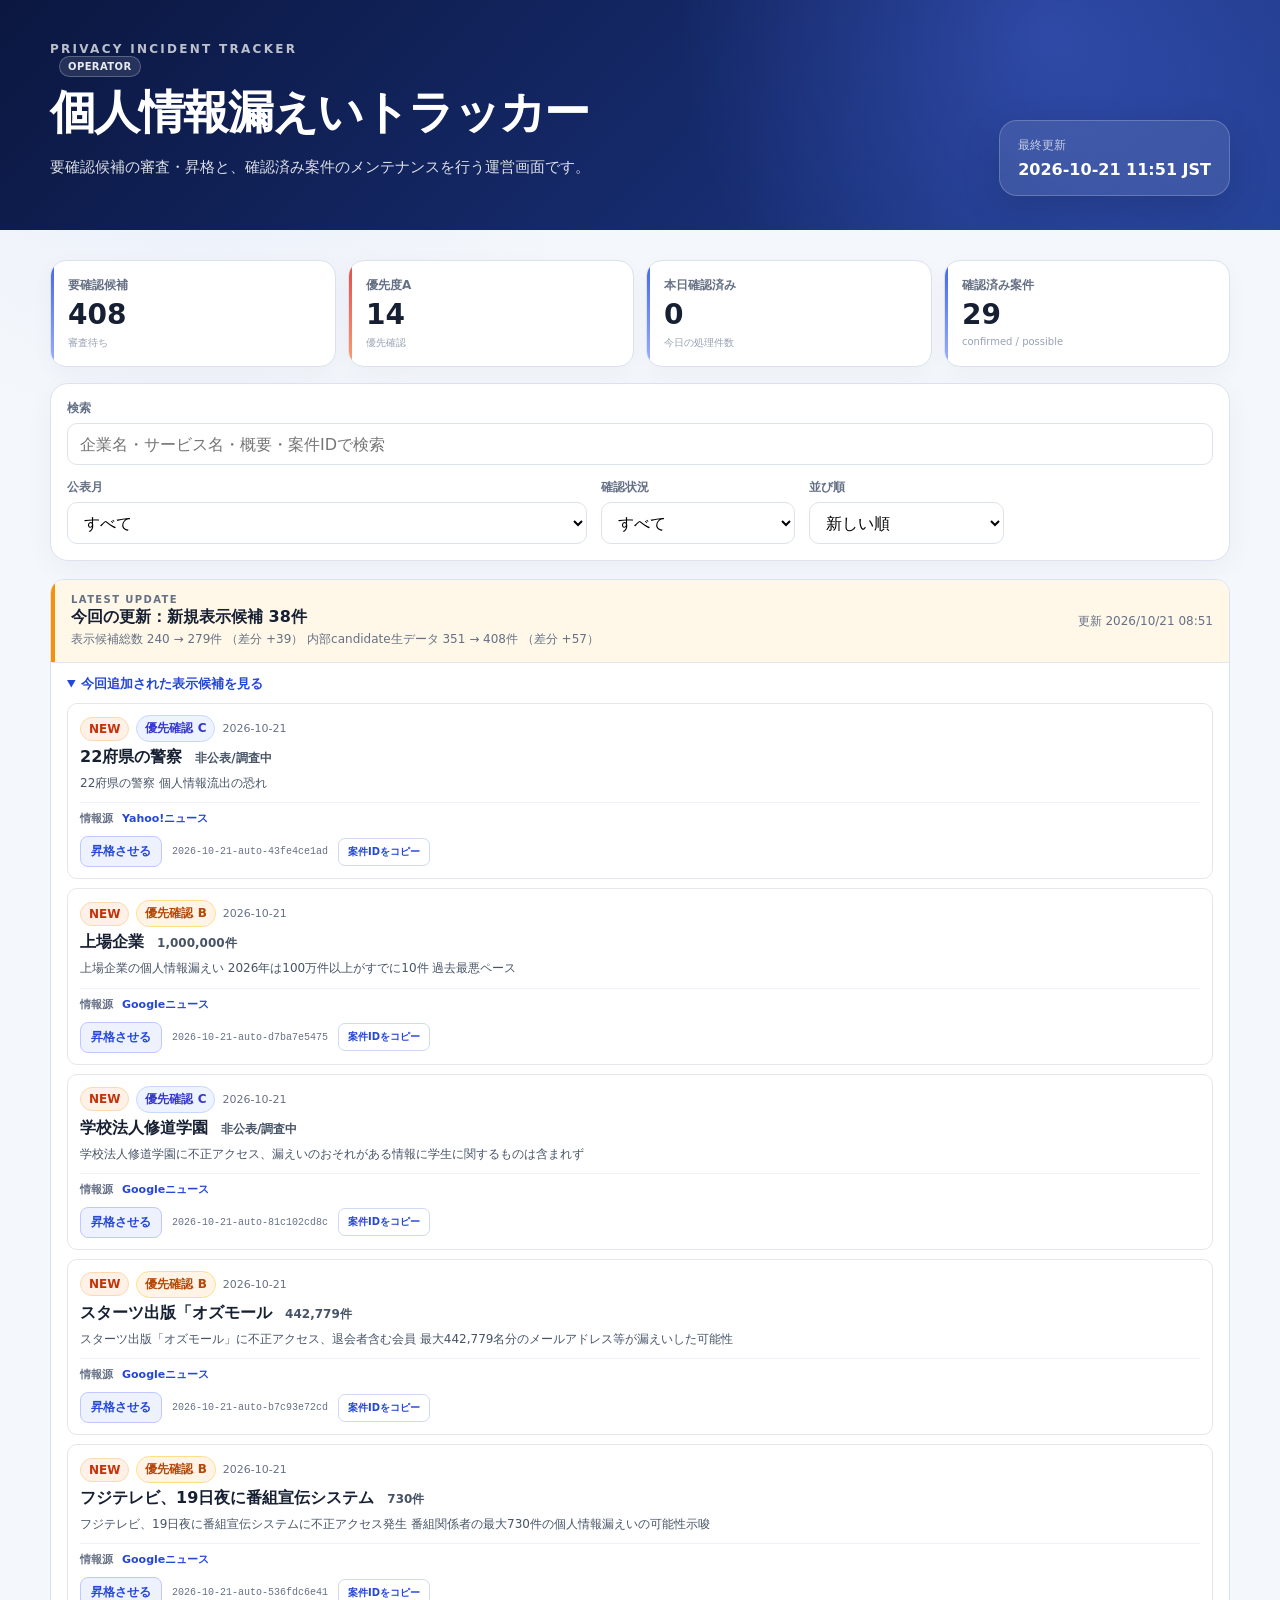
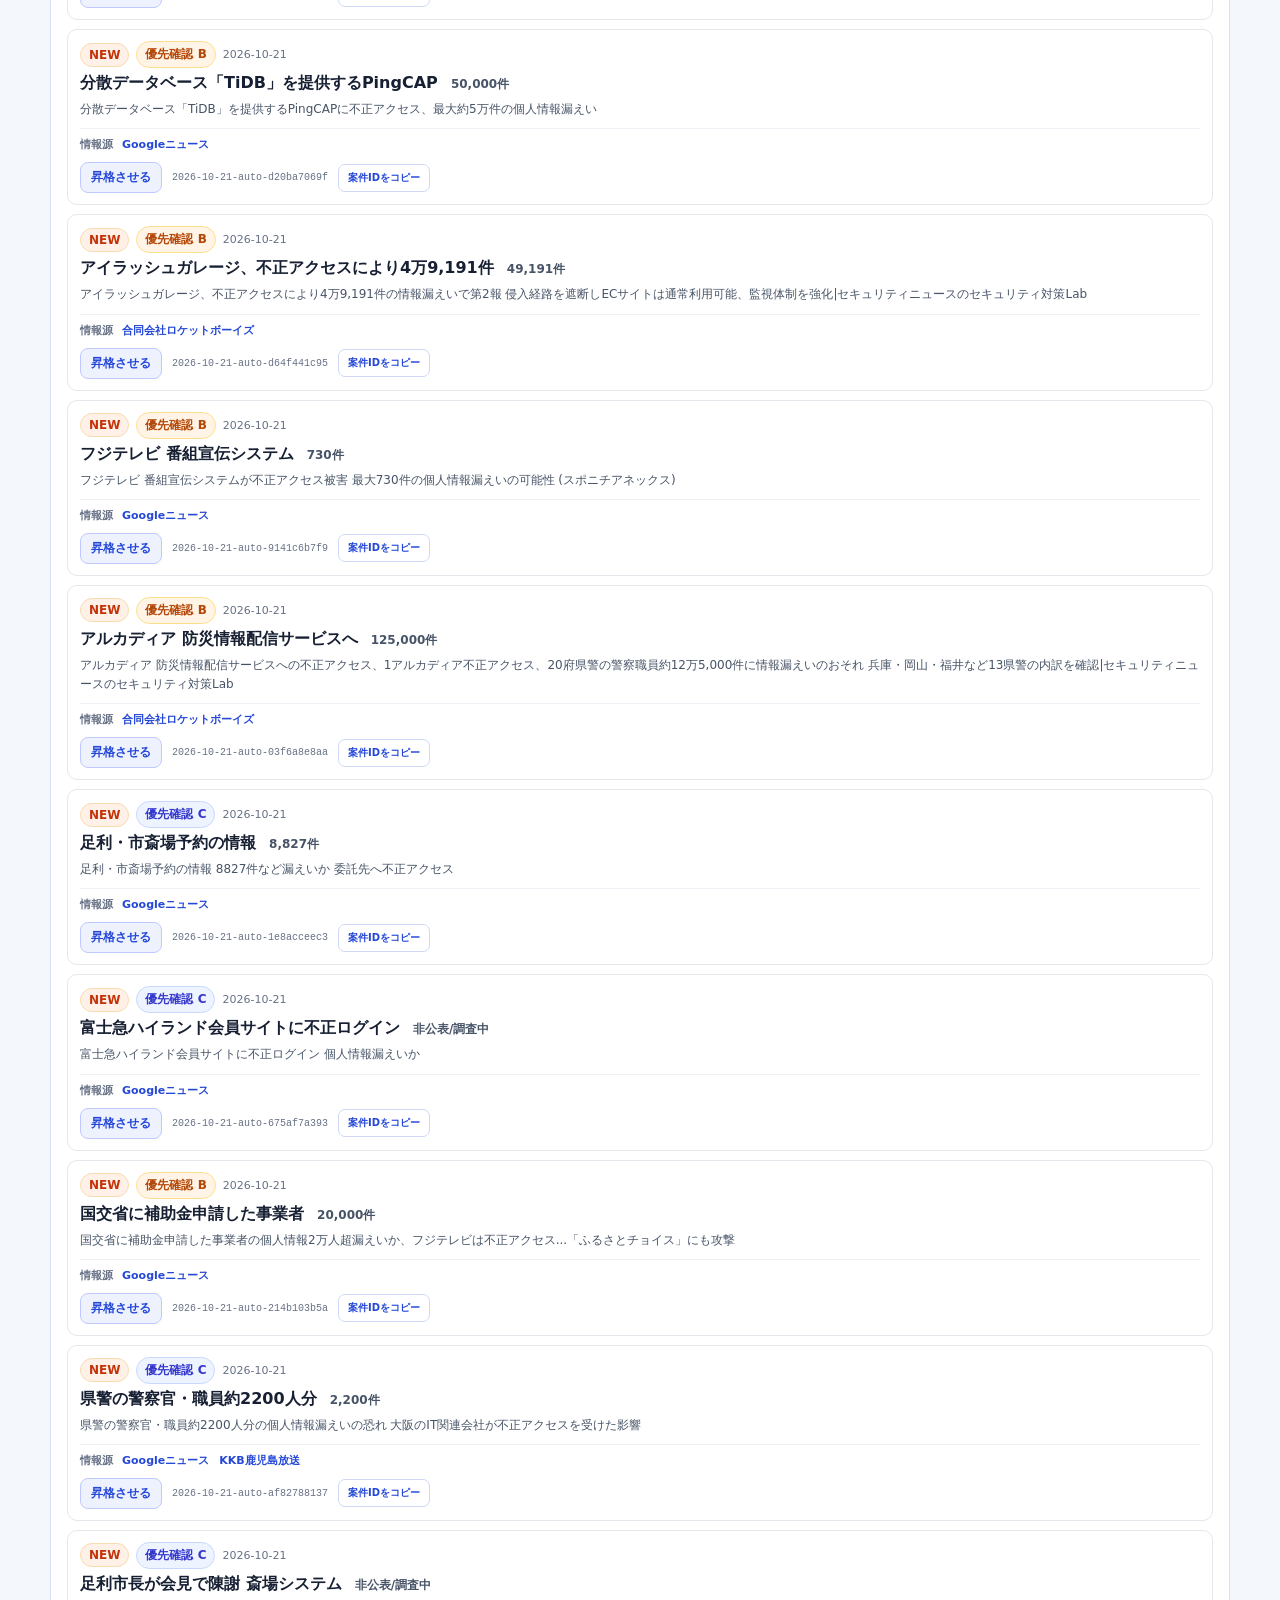
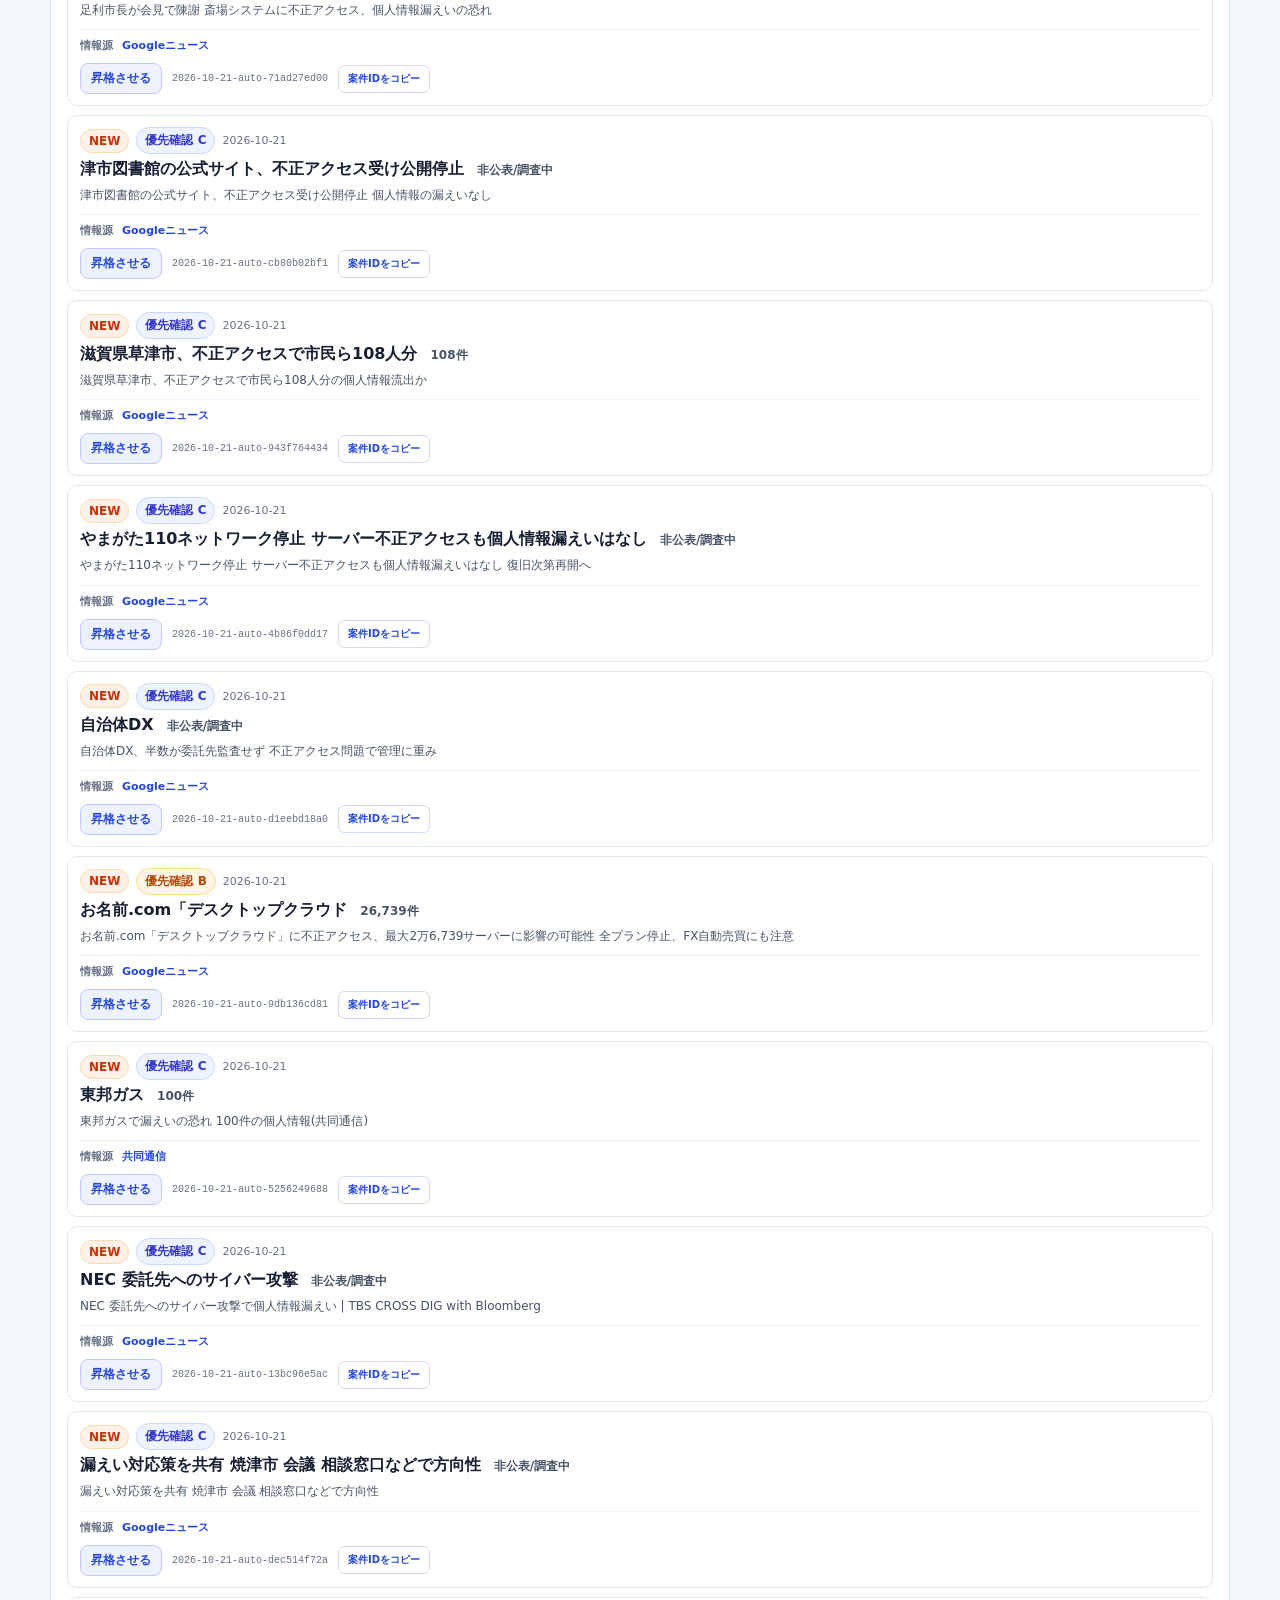
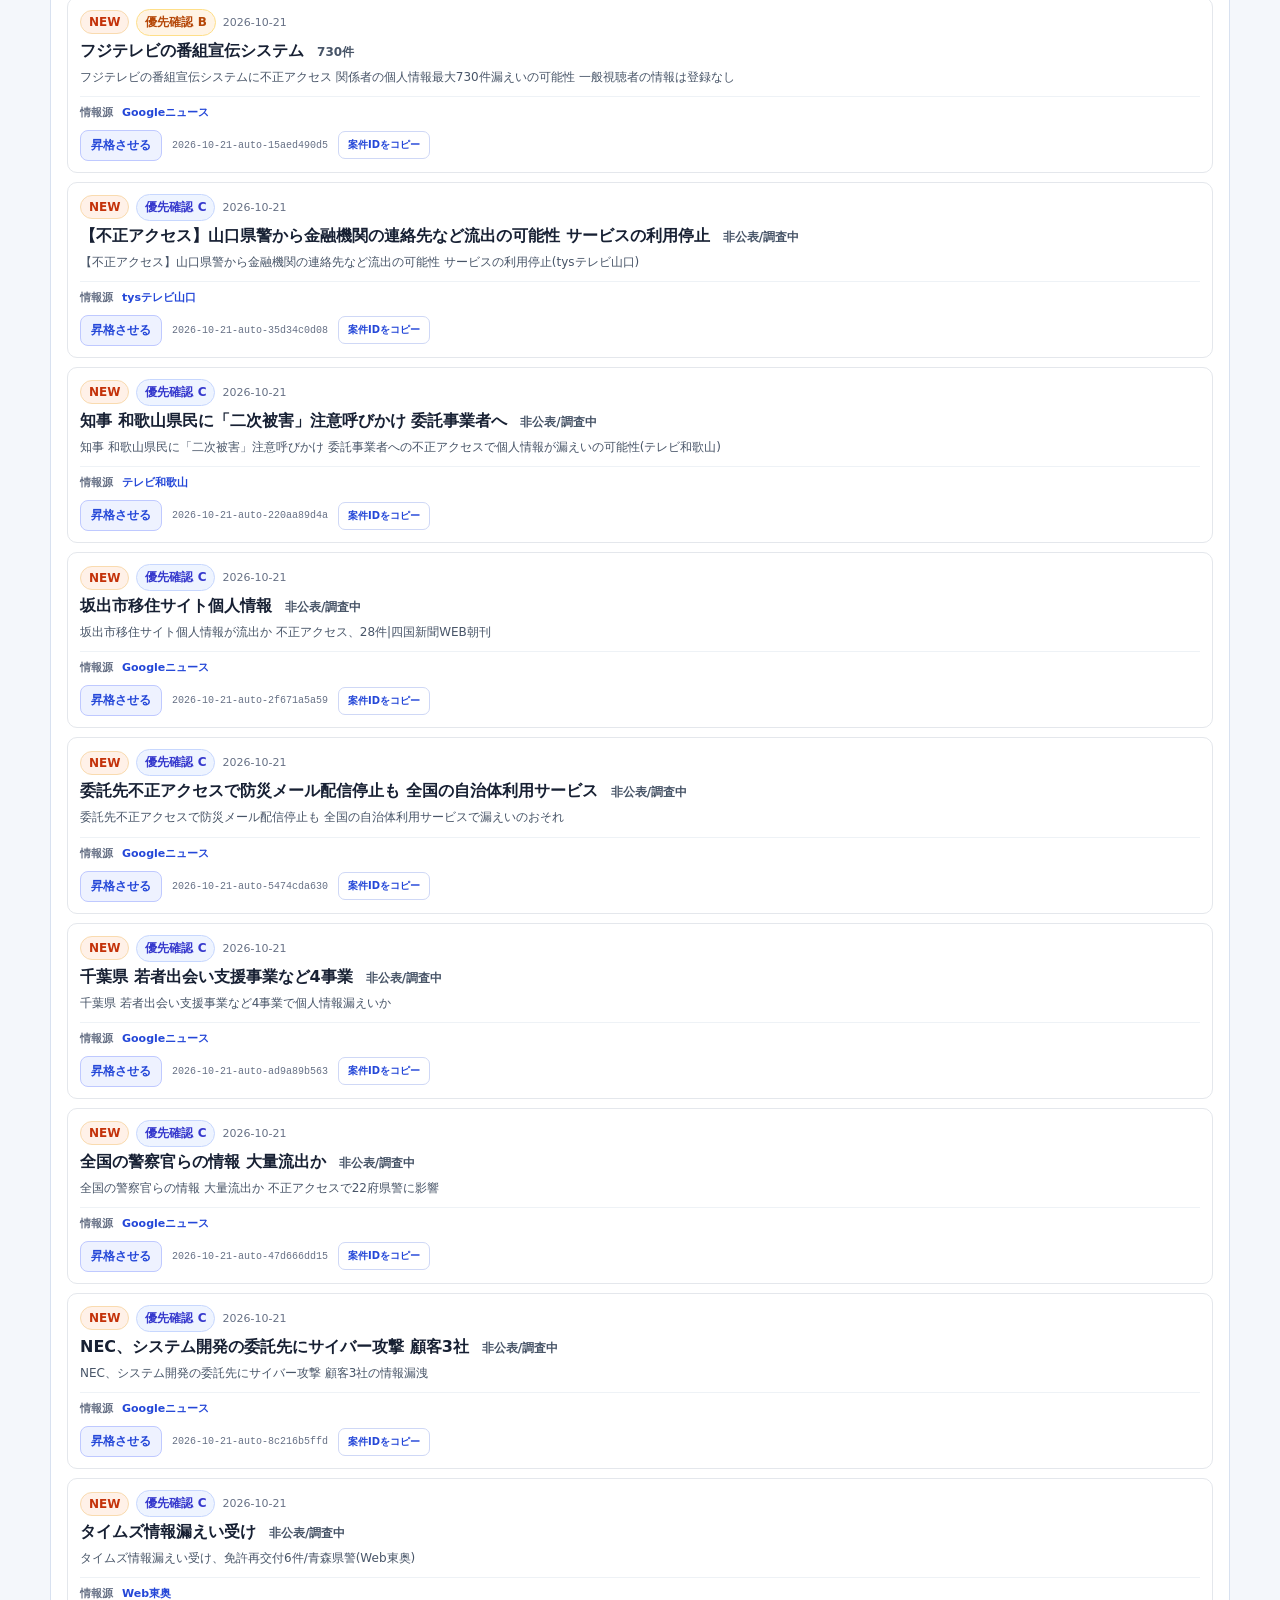
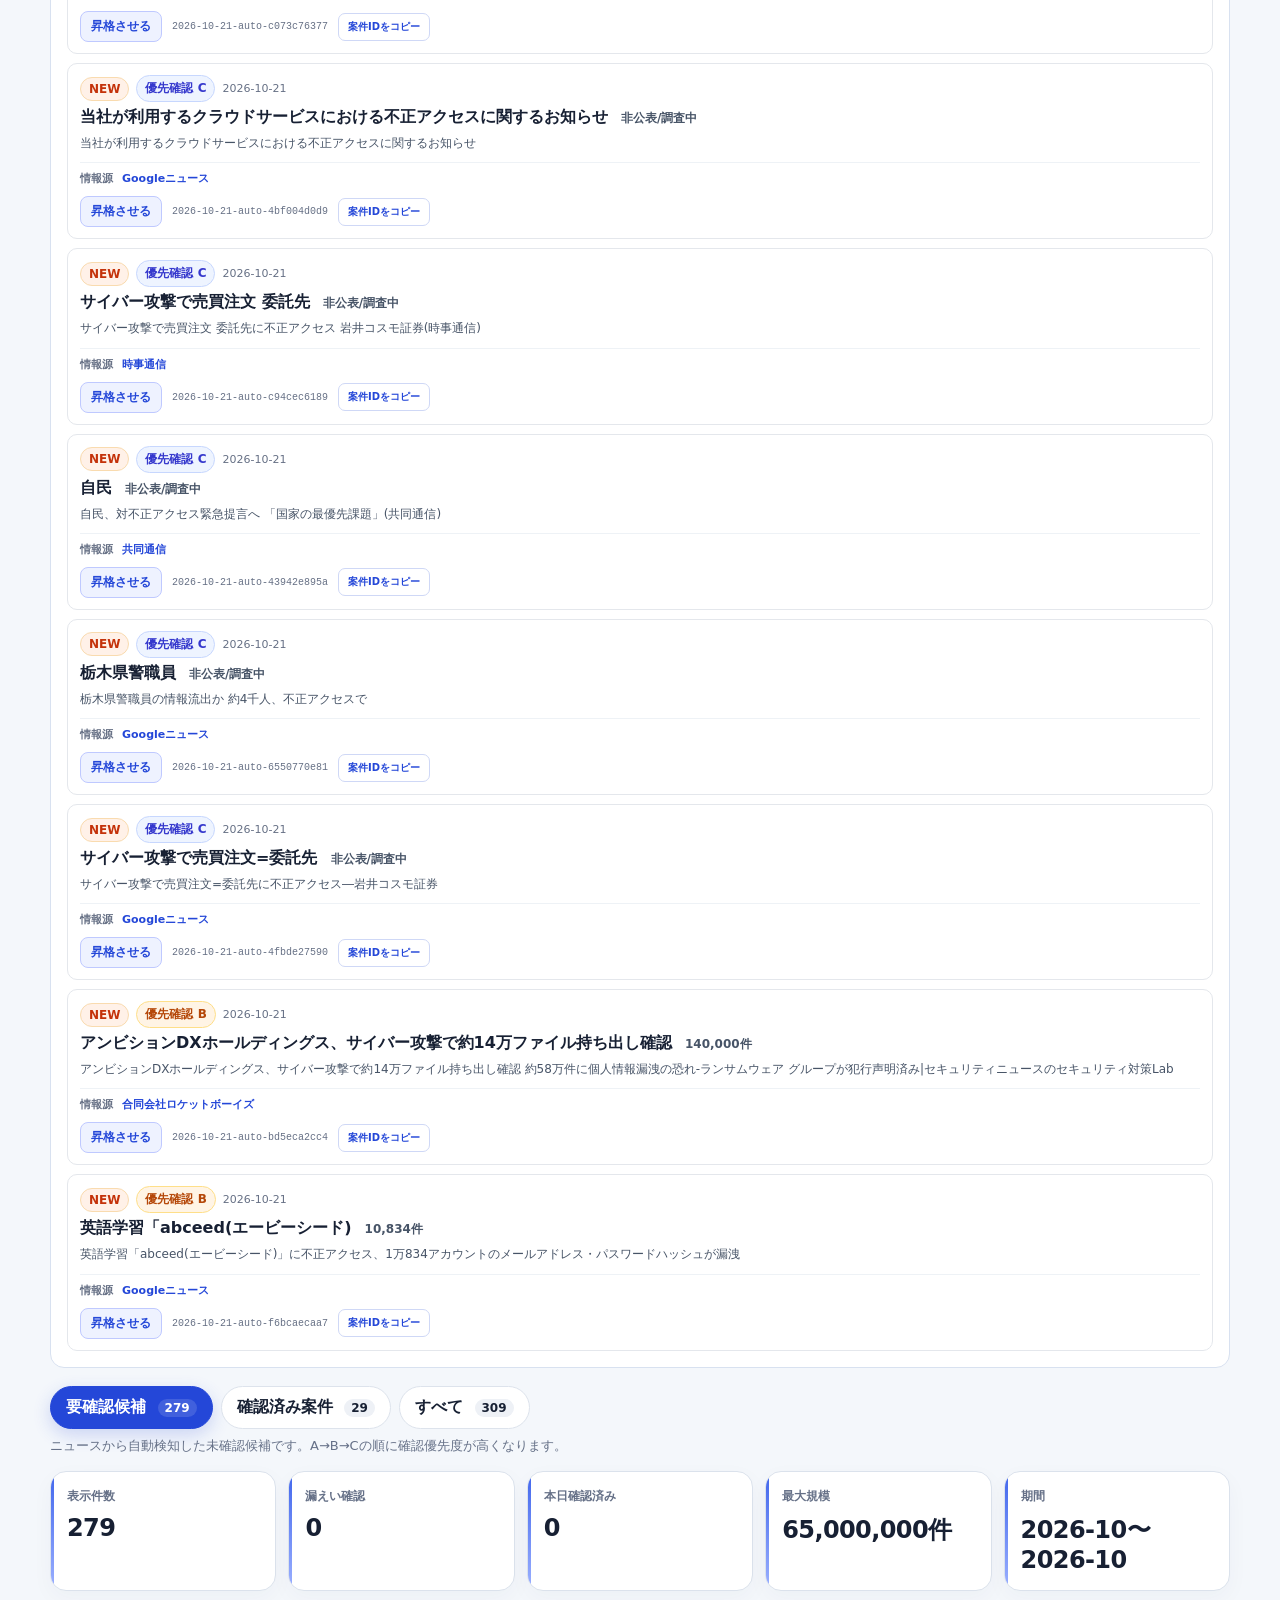
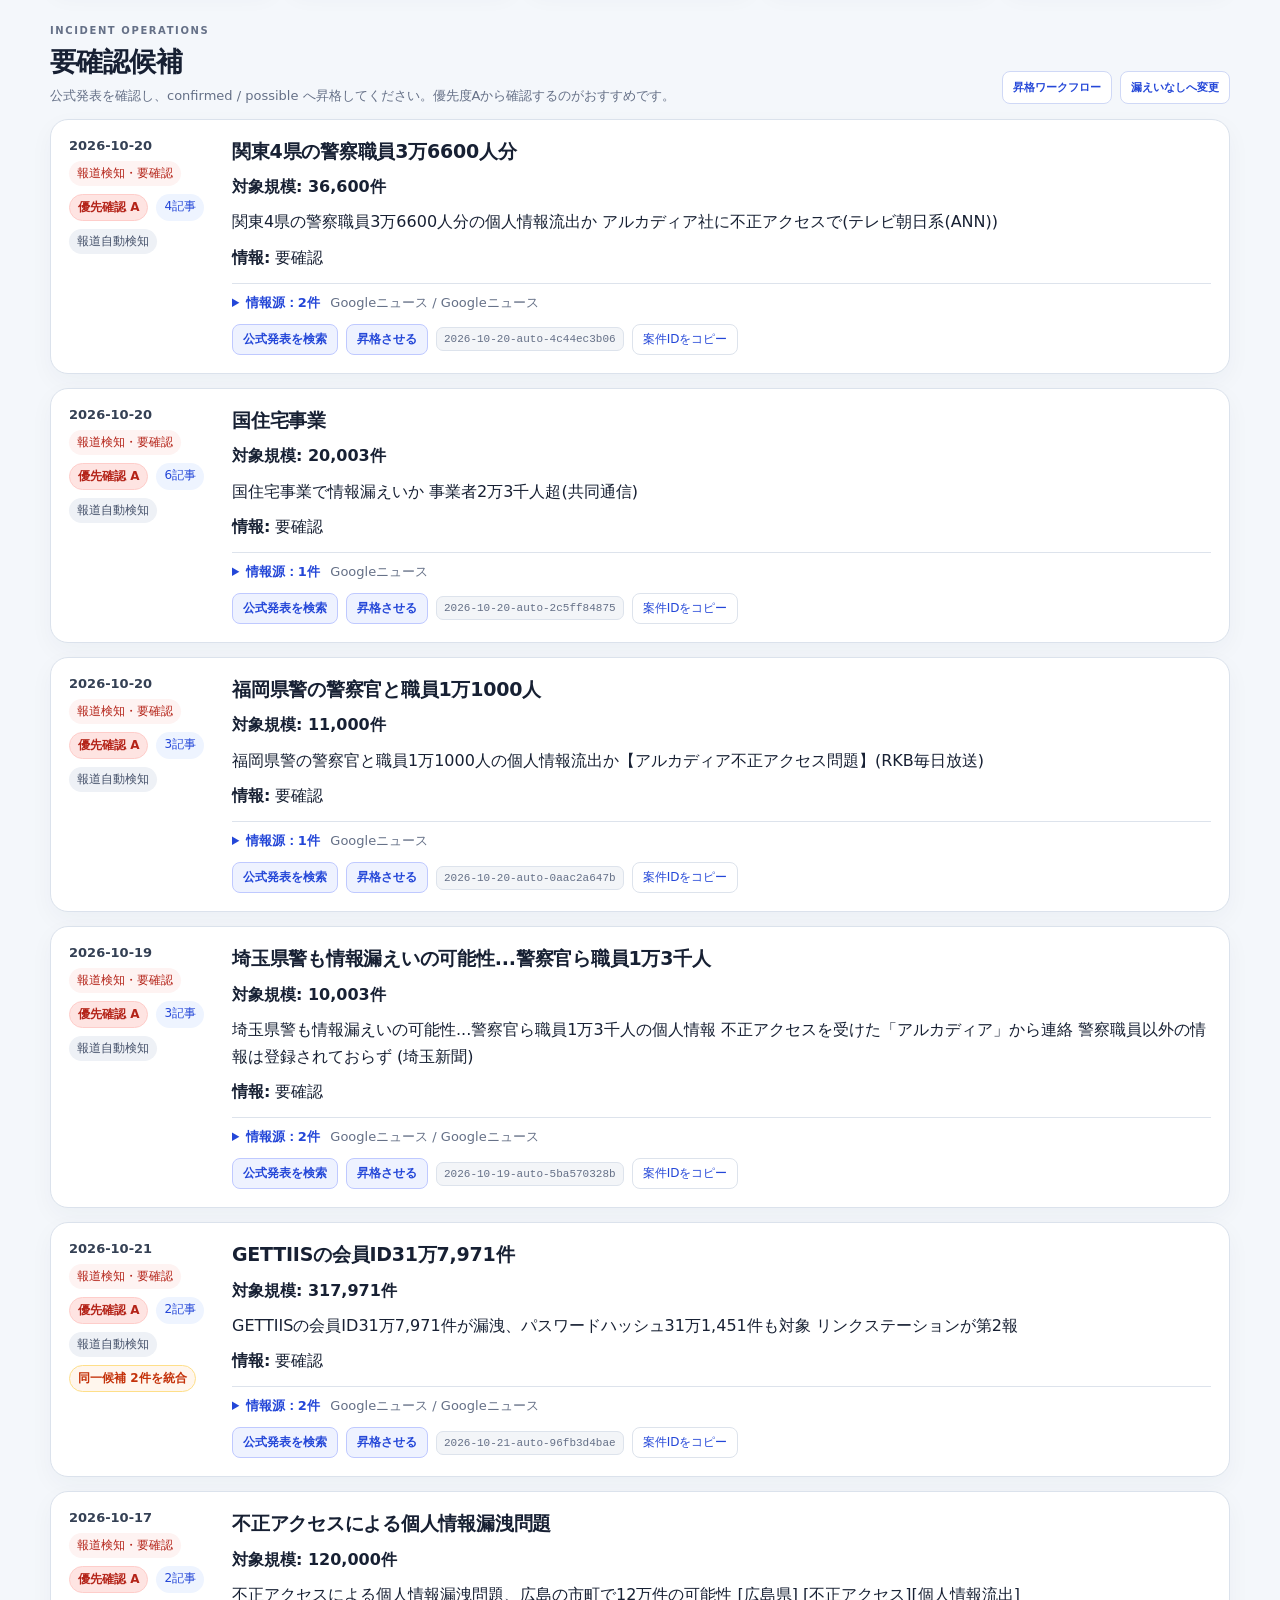
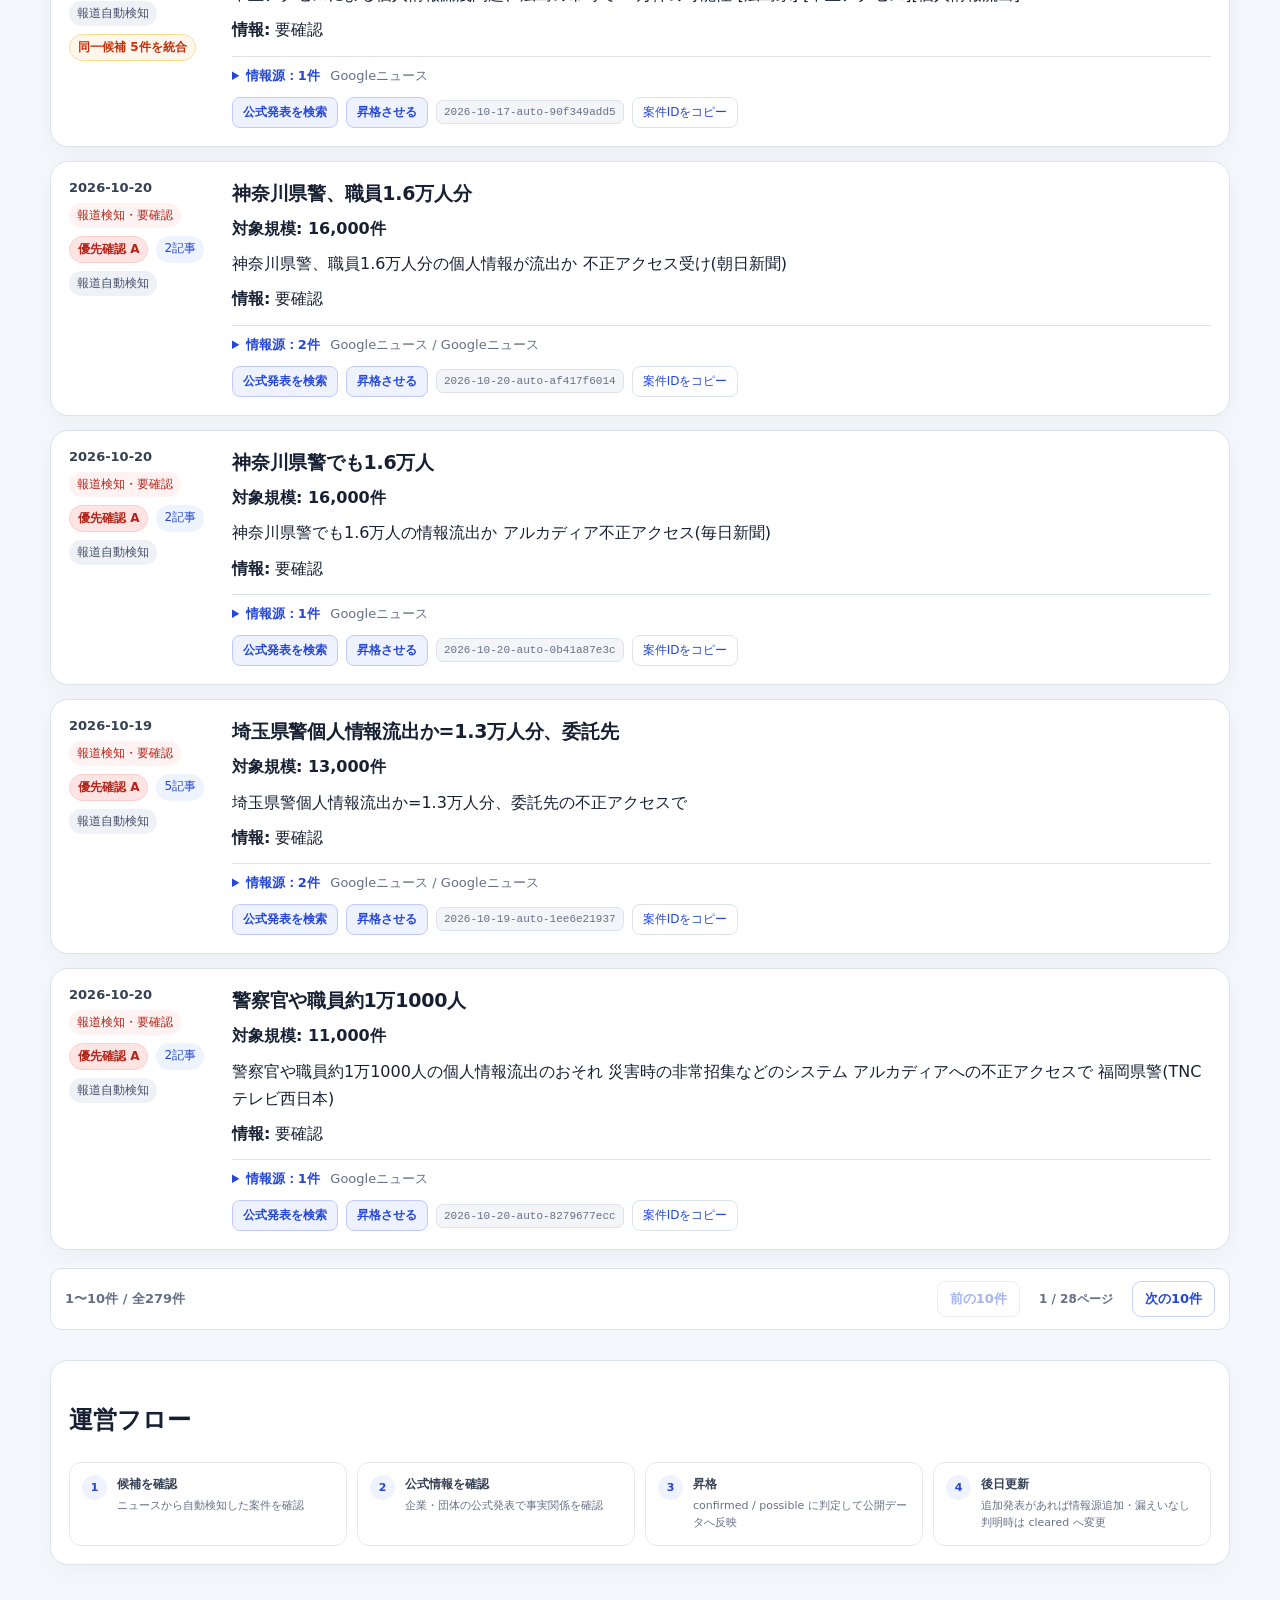
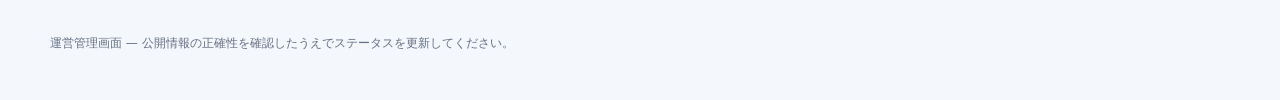
==== commit 98299039: "Update operator.html" ====
--- a/operator.html
+++ b/operator.html
@@ -10,7 +10,9 @@
   <link rel="stylesheet" href="operator-ui-v1.0.css?v=1.0" />
   <link rel="stylesheet" href="operator-focus-v1.1.css?v=1.1" />
   <link rel="stylesheet" href="candidate-update-copy-id-v1.0.css?v=1.0" />
-  <link rel="stylesheet" href="operator-reviewed-editor-v1.1.css?v=1.1" />
+  <link rel="stylesheet" href="operator-reviewed-editor-v1.2.css?v=1.2" />
+  <link rel="stylesheet" href="operator-reviewed-editor-v1.3.css?v=1.3" />
+  <link rel="stylesheet" href="operator-promote-editor-v1.0.css?v=1.0" />
 </head>
 <body>
   <header class="site-header">
@@ -158,6 +160,7 @@
   <script src="operator-focus-v1.1.js?v=1.1" defer></script>
   <script src="candidate-update-copy-id-v1.0.js?v=1.0" defer></script>
   <script src="operator-edit-reviewed-incident-v1.0.js?v=1.0" defer></script>
-  <script src="operator-reviewed-editor-v1.1.js?v=1.1" defer></script>
+  <script src="operator-reviewed-editor-v1.2-direct.js?v=1.2" defer></script>
+  <script src="operator-promote-editor-v1.0.js?v=1.0" defer></script>
 </body>
 </html>
--- a/operator-reviewed-editor-v1.2.css
+++ b/operator-reviewed-editor-v1.2.css
@@ -0,0 +1,40 @@
+/* Reviewed incident editor v1.2 */
+body.reviewed-editor-open{overflow:hidden}
+.reviewed-editor-modal[hidden]{display:none!important}
+.reviewed-editor-modal{position:fixed;inset:0;z-index:9999}
+.reviewed-editor-backdrop{position:absolute;inset:0;background:rgba(15,23,42,.55);backdrop-filter:blur(2px)}
+.reviewed-editor-dialog{position:relative;width:min(920px,calc(100vw - 48px));max-height:calc(100vh - 48px);margin:24px auto;overflow:auto;border:1px solid #dbe2ec;border-radius:18px;background:#fff;box-shadow:0 24px 80px rgba(15,23,42,.28)}
+.reviewed-editor-head{position:sticky;top:0;z-index:2;display:flex;align-items:flex-start;justify-content:space-between;gap:20px;padding:18px 20px 15px;border-bottom:1px solid #e4e7ec;background:rgba(255,255,255,.97);backdrop-filter:blur(10px)}
+.reviewed-editor-kicker{color:#2447d8;font-size:10px;font-weight:900;letter-spacing:.15em}
+.reviewed-editor-head h2{margin:3px 0 4px;font-size:22px}
+.reviewed-editor-head p{margin:0;color:#667085;font-size:12px}
+.reviewed-editor-close{border:0;background:#f2f4f7;width:32px;height:32px;border-radius:50%;font-size:20px;line-height:1;cursor:pointer}
+.reviewed-editor-form{display:grid;grid-template-columns:1fr 1fr;gap:13px 15px;padding:18px 20px 22px}
+.reviewed-editor-field{display:grid;gap:5px}
+.reviewed-editor-field.wide,.reviewed-editor-preview.wide,.reviewed-editor-actions.wide,.reviewed-editor-note.wide,.reviewed-editor-sources.wide{grid-column:1/-1}
+.reviewed-editor-field label{color:#344054;font-size:11px;font-weight:800}
+.reviewed-editor-field input,.reviewed-editor-field select,.reviewed-editor-field textarea{width:100%;box-sizing:border-box;border:1px solid #d0d5dd;border-radius:9px;background:#fff;color:#172033;padding:9px 10px;font:inherit;font-size:12px}
+.reviewed-editor-field textarea{resize:vertical;line-height:1.55}
+.reviewed-editor-field input:focus,.reviewed-editor-field select:focus,.reviewed-editor-field textarea:focus{outline:none;border-color:#8aa3ff;box-shadow:0 0 0 4px rgba(36,71,216,.09)}
+.reviewed-editor-field input[readonly]{background:#f8fafc;color:#667085}
+.reviewed-editor-field small{color:#98a2b3;font-size:10px}
+.reviewed-editor-sources{border:1px solid #dbe2ec;border-radius:12px;background:#fbfcfe;padding:12px}
+.reviewed-editor-sources-head{display:flex;justify-content:space-between;align-items:flex-start;gap:15px;margin-bottom:10px}
+.reviewed-editor-sources-head strong{display:block;font-size:12px;color:#344054}
+.reviewed-editor-sources-head span{display:block;margin-top:3px;color:#667085;font-size:10px}
+#reviewedEditorAddSource{border:1px solid #cfd8f6;border-radius:8px;background:#fff;color:#2447d8;padding:7px 10px;font-size:10px;font-weight:800;cursor:pointer}
+#reviewedEditorSources{display:grid;gap:7px}
+.reviewed-editor-source-row{display:grid;grid-template-columns:minmax(120px,.8fr) minmax(320px,2fr) auto auto;gap:7px;align-items:center;padding:8px;border:1px solid #e4e7ec;border-radius:9px;background:#fff}
+.reviewed-editor-source-row .source-name,.reviewed-editor-source-row .source-url{width:100%;box-sizing:border-box;border:1px solid #d0d5dd;border-radius:7px;padding:7px 8px;font:inherit;font-size:11px}
+.source-check,.source-delete{display:inline-flex;align-items:center;gap:5px;white-space:nowrap;font-size:10px;font-weight:800;color:#475467}
+.source-delete{color:#b42318}
+.source-remove:checked ~ span{text-decoration:line-through}
+.reviewed-editor-source-row:has(.source-remove:checked){opacity:.5;background:#fff5f5}
+.reviewed-editor-preview{margin-top:3px;padding:11px 12px;border:1px solid #e4e7ec;border-radius:10px;background:#f8fafc}
+.reviewed-editor-preview strong{display:block;margin-bottom:7px;color:#344054;font-size:11px}
+.reviewed-editor-preview pre{margin:0;max-height:180px;overflow:auto;white-space:pre-wrap;word-break:break-word;color:#475467;font-size:10px;line-height:1.55}
+.reviewed-editor-actions{display:flex;gap:9px;justify-content:flex-end}
+.reviewed-editor-actions button,.reviewed-editor-actions a{display:inline-flex;align-items:center;justify-content:center;min-height:36px;padding:8px 12px;border-radius:8px;font-size:11px;font-weight:800;text-decoration:none;cursor:pointer}
+.reviewed-editor-actions .secondary{border:1px solid #d0d5dd;background:#fff;color:#344054}
+.reviewed-editor-actions a{border:1px solid #2447d8;background:#2447d8;color:#fff}
+.reviewed-editor-note{margin:0;color:#667085;font-size:10px;line-height:1.6}
--- a/operator-reviewed-editor-v1.3.css
+++ b/operator-reviewed-editor-v1.3.css
@@ -0,0 +1,36 @@
+
+.reviewed-editor-actions .secondary-link{
+  border:1px solid #d0d5dd!important;
+  background:#fff!important;
+  color:#344054!important;
+}
+.reviewed-editor-actions .primary-action{
+  border:1px solid #2447d8;
+  background:#2447d8;
+  color:#fff;
+}
+.reviewed-editor-actions button:disabled{
+  opacity:.6;
+  cursor:wait;
+}
+.reviewed-editor-status{
+  padding:10px 12px;
+  border-radius:9px;
+  font-size:11px;
+  font-weight:700;
+}
+.reviewed-editor-status.is-info{
+  border:1px solid #bfdbfe;
+  background:#eff6ff;
+  color:#1d4ed8;
+}
+.reviewed-editor-status.is-success{
+  border:1px solid #a7f3d0;
+  background:#ecfdf5;
+  color:#047857;
+}
+.reviewed-editor-status.is-error{
+  border:1px solid #fecaca;
+  background:#fef2f2;
+  color:#b91c1c;
+}
--- a/operator-promote-editor-v1.0.css
+++ b/operator-promote-editor-v1.0.css
@@ -0,0 +1,31 @@
+body.promote-editor-open{overflow:hidden}
+.promote-editor-modal[hidden]{display:none!important}
+.promote-editor-modal{position:fixed;inset:0;z-index:10000}
+.promote-editor-backdrop{position:absolute;inset:0;background:rgba(15,23,42,.55);backdrop-filter:blur(2px)}
+.promote-editor-dialog{position:relative;width:min(920px,calc(100vw - 48px));max-height:calc(100vh - 48px);margin:24px auto;overflow:auto;border-radius:18px;background:#fff;box-shadow:0 24px 80px rgba(15,23,42,.28)}
+.promote-editor-head{position:sticky;top:0;z-index:2;display:flex;justify-content:space-between;gap:20px;padding:18px 20px 15px;border-bottom:1px solid #e4e7ec;background:rgba(255,255,255,.97)}
+.promote-editor-kicker{color:#d97706;font-size:10px;font-weight:900;letter-spacing:.15em}
+.promote-editor-head h2{margin:3px 0 4px;font-size:22px}
+.promote-editor-head p{margin:0;color:#667085;font-size:12px}
+.promote-editor-close{border:0;background:#f2f4f7;width:32px;height:32px;border-radius:50%;font-size:20px;cursor:pointer}
+.promote-editor-form{display:grid;grid-template-columns:1fr 1fr;gap:13px 15px;padding:18px 20px 22px}
+.promote-field{display:grid;gap:5px}.wide{grid-column:1/-1}
+.promote-field label{font-size:11px;font-weight:800;color:#344054}
+.promote-field input,.promote-field select,.promote-field textarea{width:100%;box-sizing:border-box;border:1px solid #d0d5dd;border-radius:9px;padding:9px 10px;font:inherit;font-size:12px}
+.promote-field textarea{resize:vertical;line-height:1.55}
+.promote-field input[readonly]{background:#f8fafc;color:#667085}
+.promote-sources{border:1px solid #dbe2ec;border-radius:12px;background:#fbfcfe;padding:12px}
+.promote-sources-head{display:flex;justify-content:space-between;gap:15px;margin-bottom:10px}
+.promote-sources-head strong{display:block;font-size:12px}.promote-sources-head span{display:block;margin-top:3px;color:#667085;font-size:10px}
+#promoteAddSource{border:1px solid #f5c36a;border-radius:8px;background:#fff;color:#b45309;padding:7px 10px;font-size:10px;font-weight:800;cursor:pointer}
+#promoteSources{display:grid;gap:7px}
+.promote-source-row{display:grid;grid-template-columns:minmax(120px,.8fr) minmax(320px,2fr) auto auto;gap:7px;align-items:center;padding:8px;border:1px solid #e4e7ec;border-radius:9px;background:#fff}
+.promote-source-row .source-name,.promote-source-row .source-url{width:100%;box-sizing:border-box;border:1px solid #d0d5dd;border-radius:7px;padding:7px 8px;font:inherit;font-size:11px}
+.promote-source-row label{font-size:10px;font-weight:800;white-space:nowrap}.promote-source-row .delete{color:#b42318}
+.promote-status{padding:10px 12px;border-radius:9px;font-size:11px;font-weight:700}
+.promote-status.is-info{background:#eff6ff;color:#1d4ed8;border:1px solid #bfdbfe}
+.promote-status.is-success{background:#ecfdf5;color:#047857;border:1px solid #a7f3d0}
+.promote-status.is-error{background:#fef2f2;color:#b91c1c;border:1px solid #fecaca}
+.promote-actions{display:flex;justify-content:flex-end}
+.promote-actions .primary{border:1px solid #d97706;background:#d97706;color:#fff;border-radius:8px;padding:9px 14px;font-size:11px;font-weight:800;cursor:pointer}
+.promote-actions .primary:disabled{opacity:.6;cursor:wait}
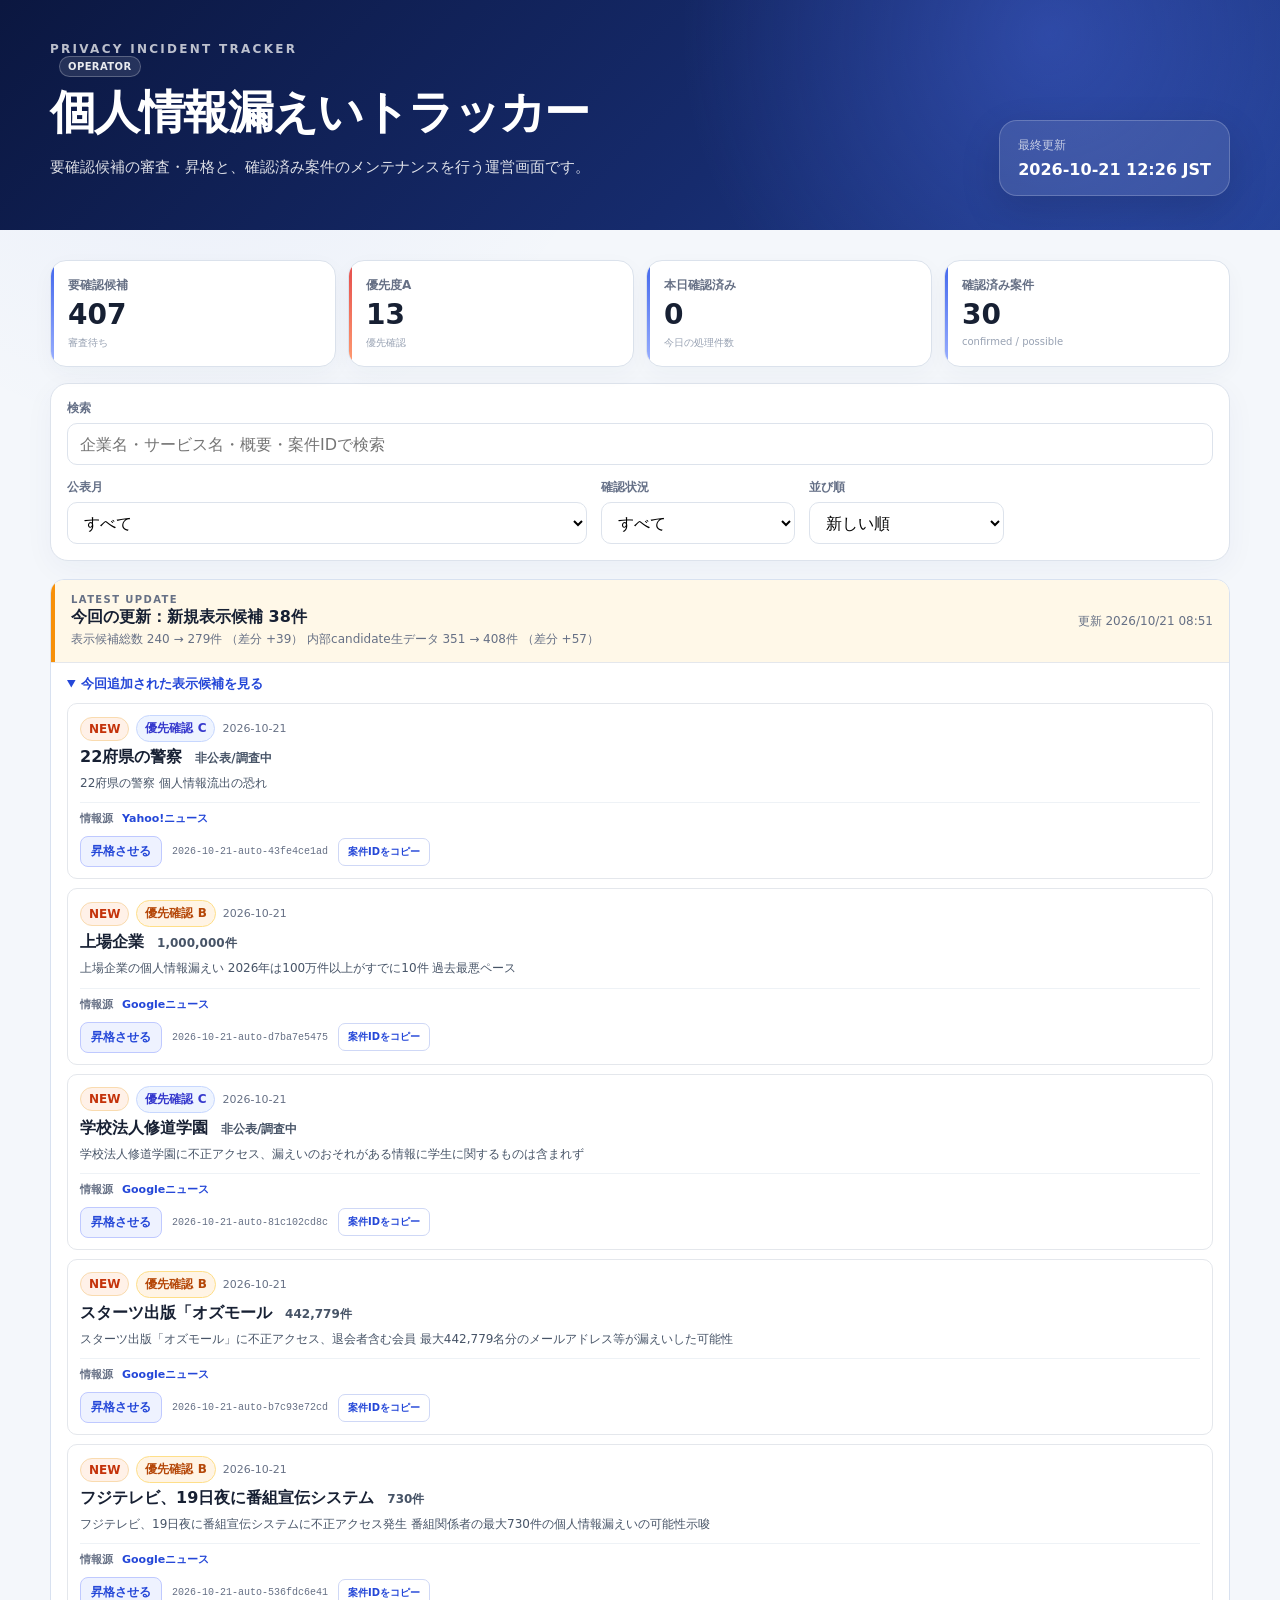
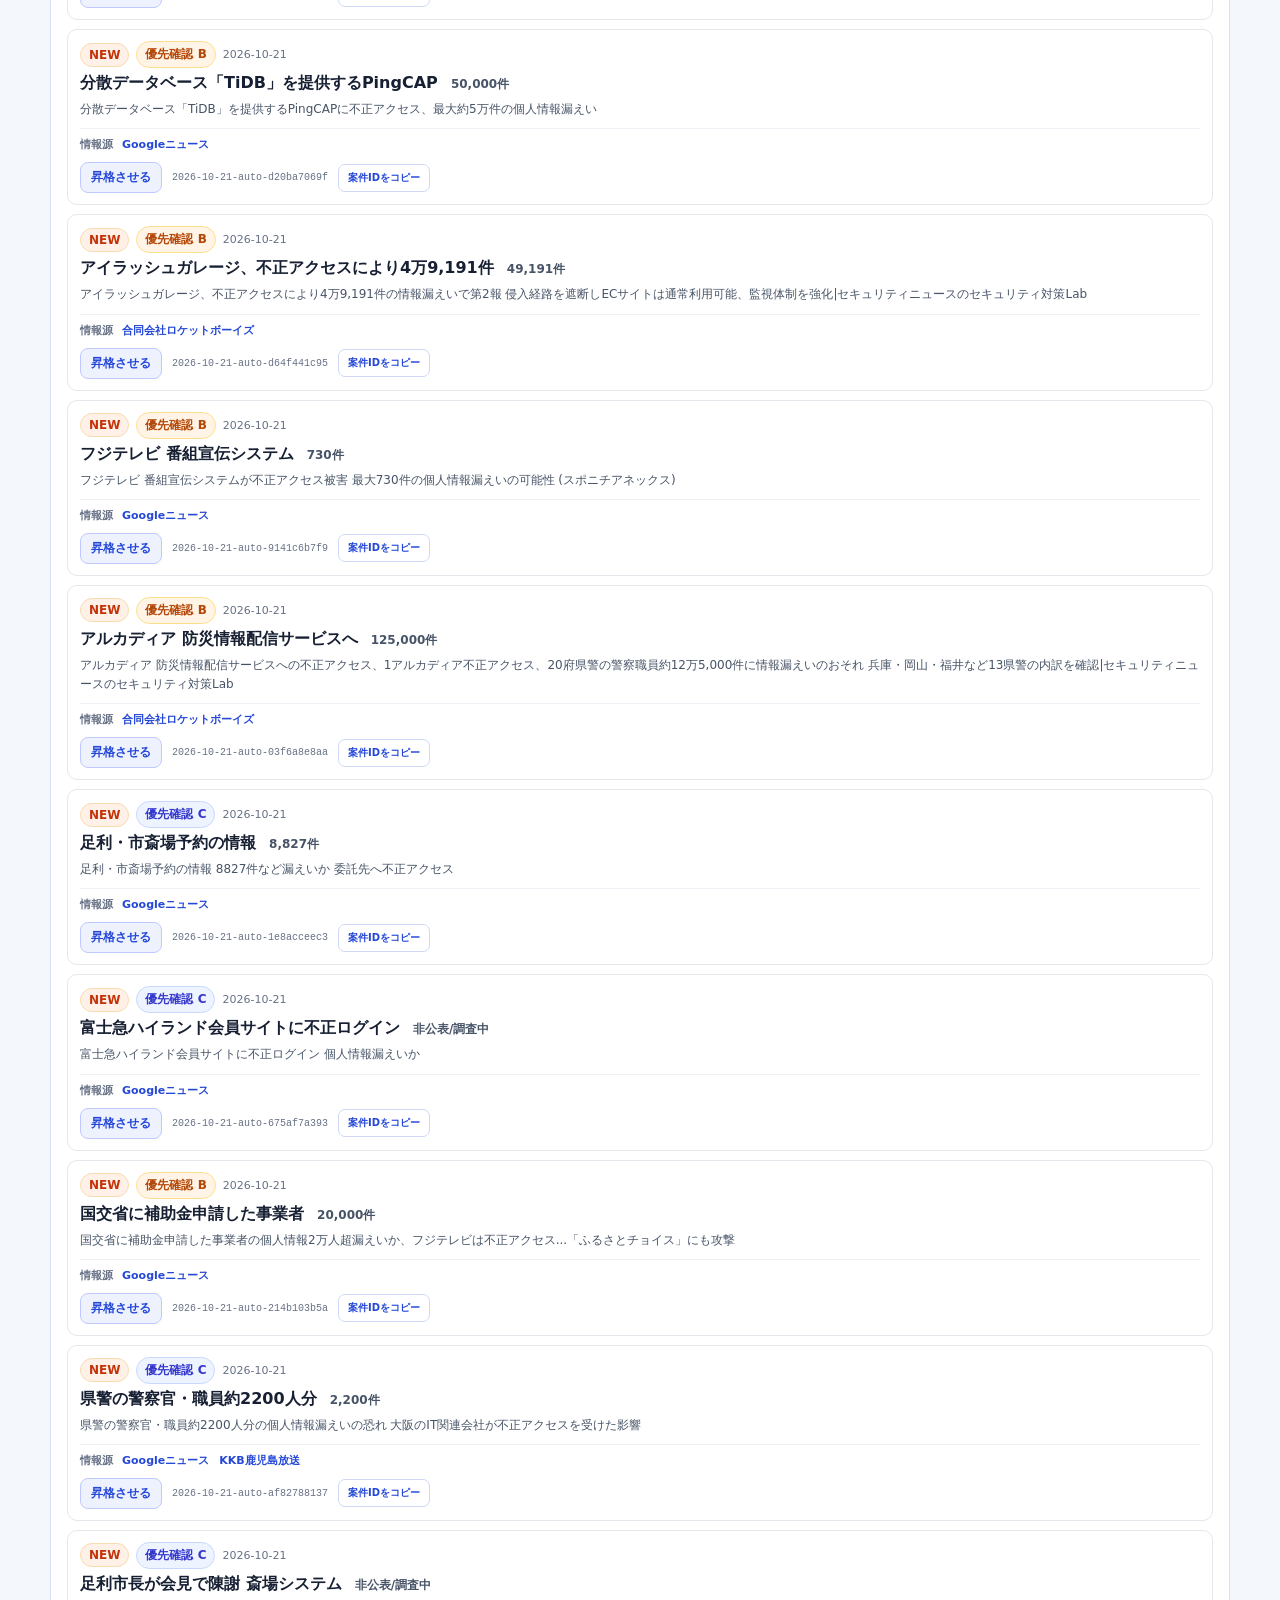
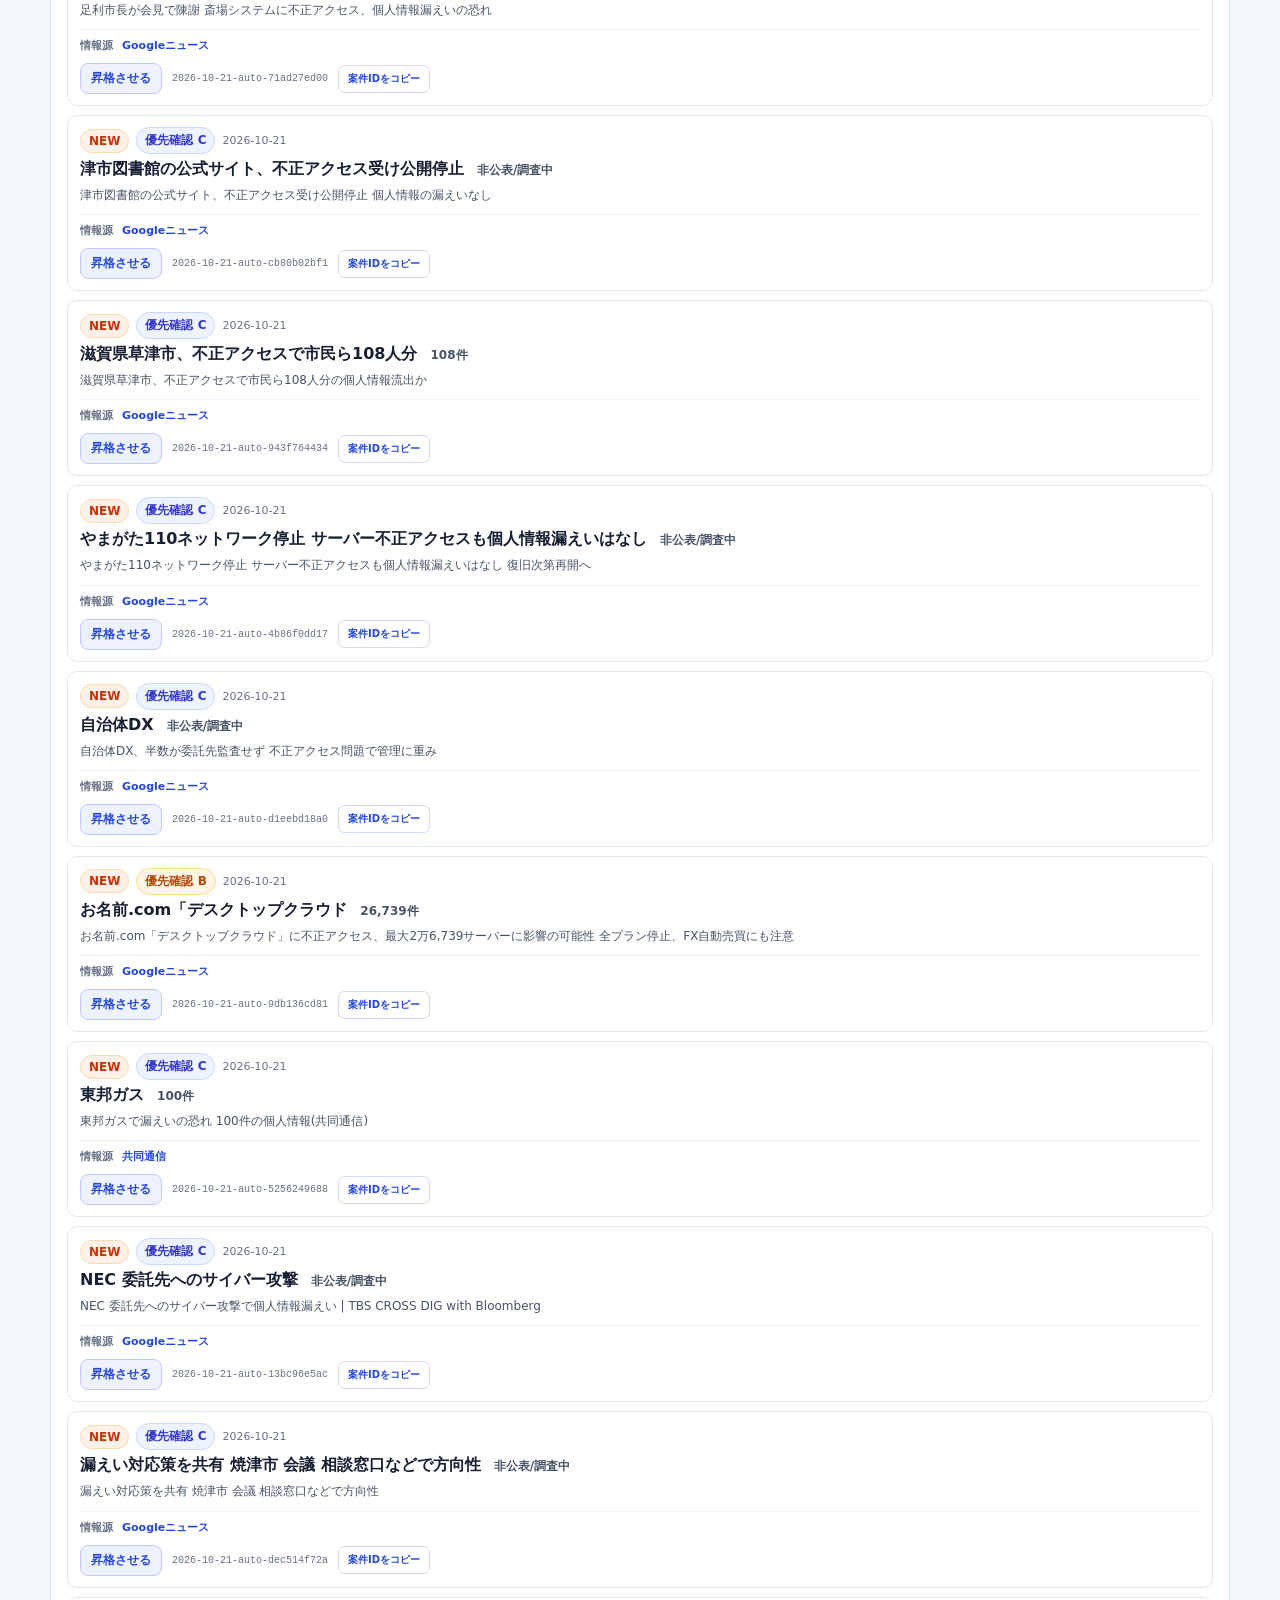
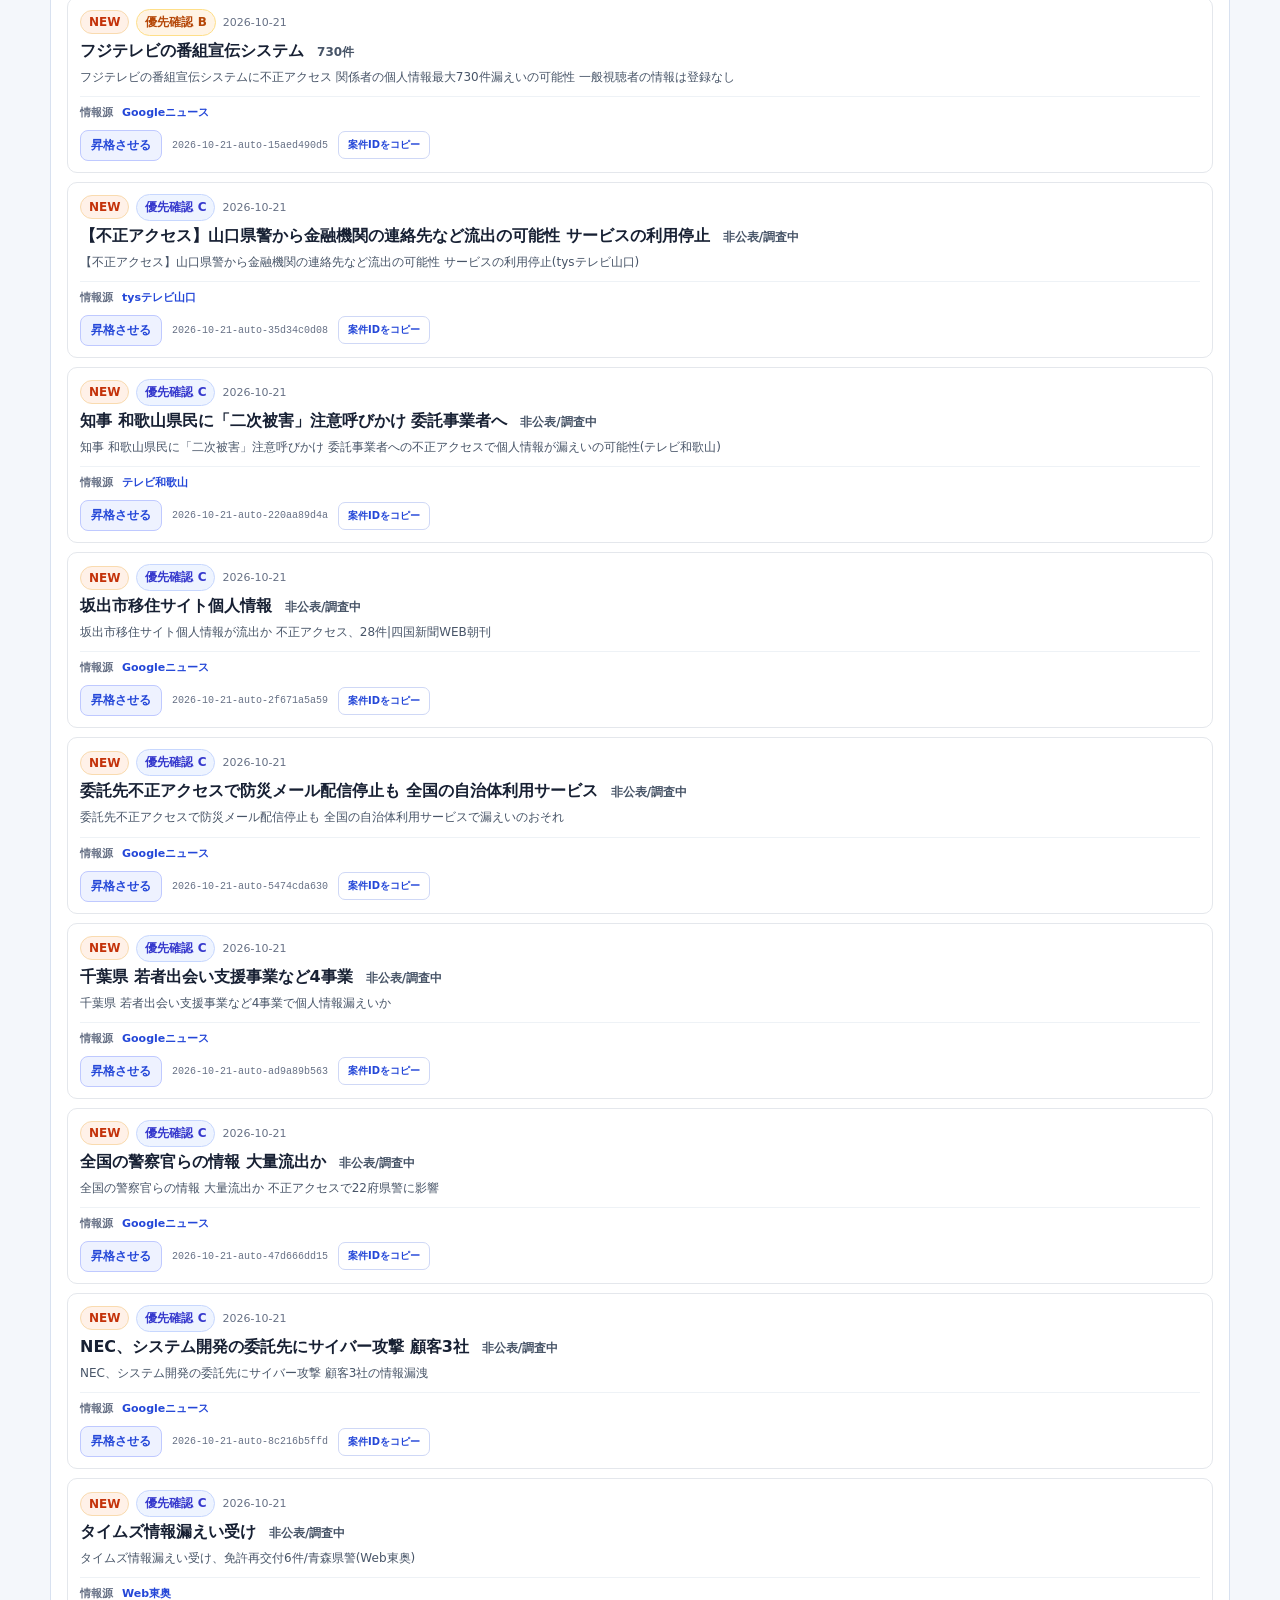
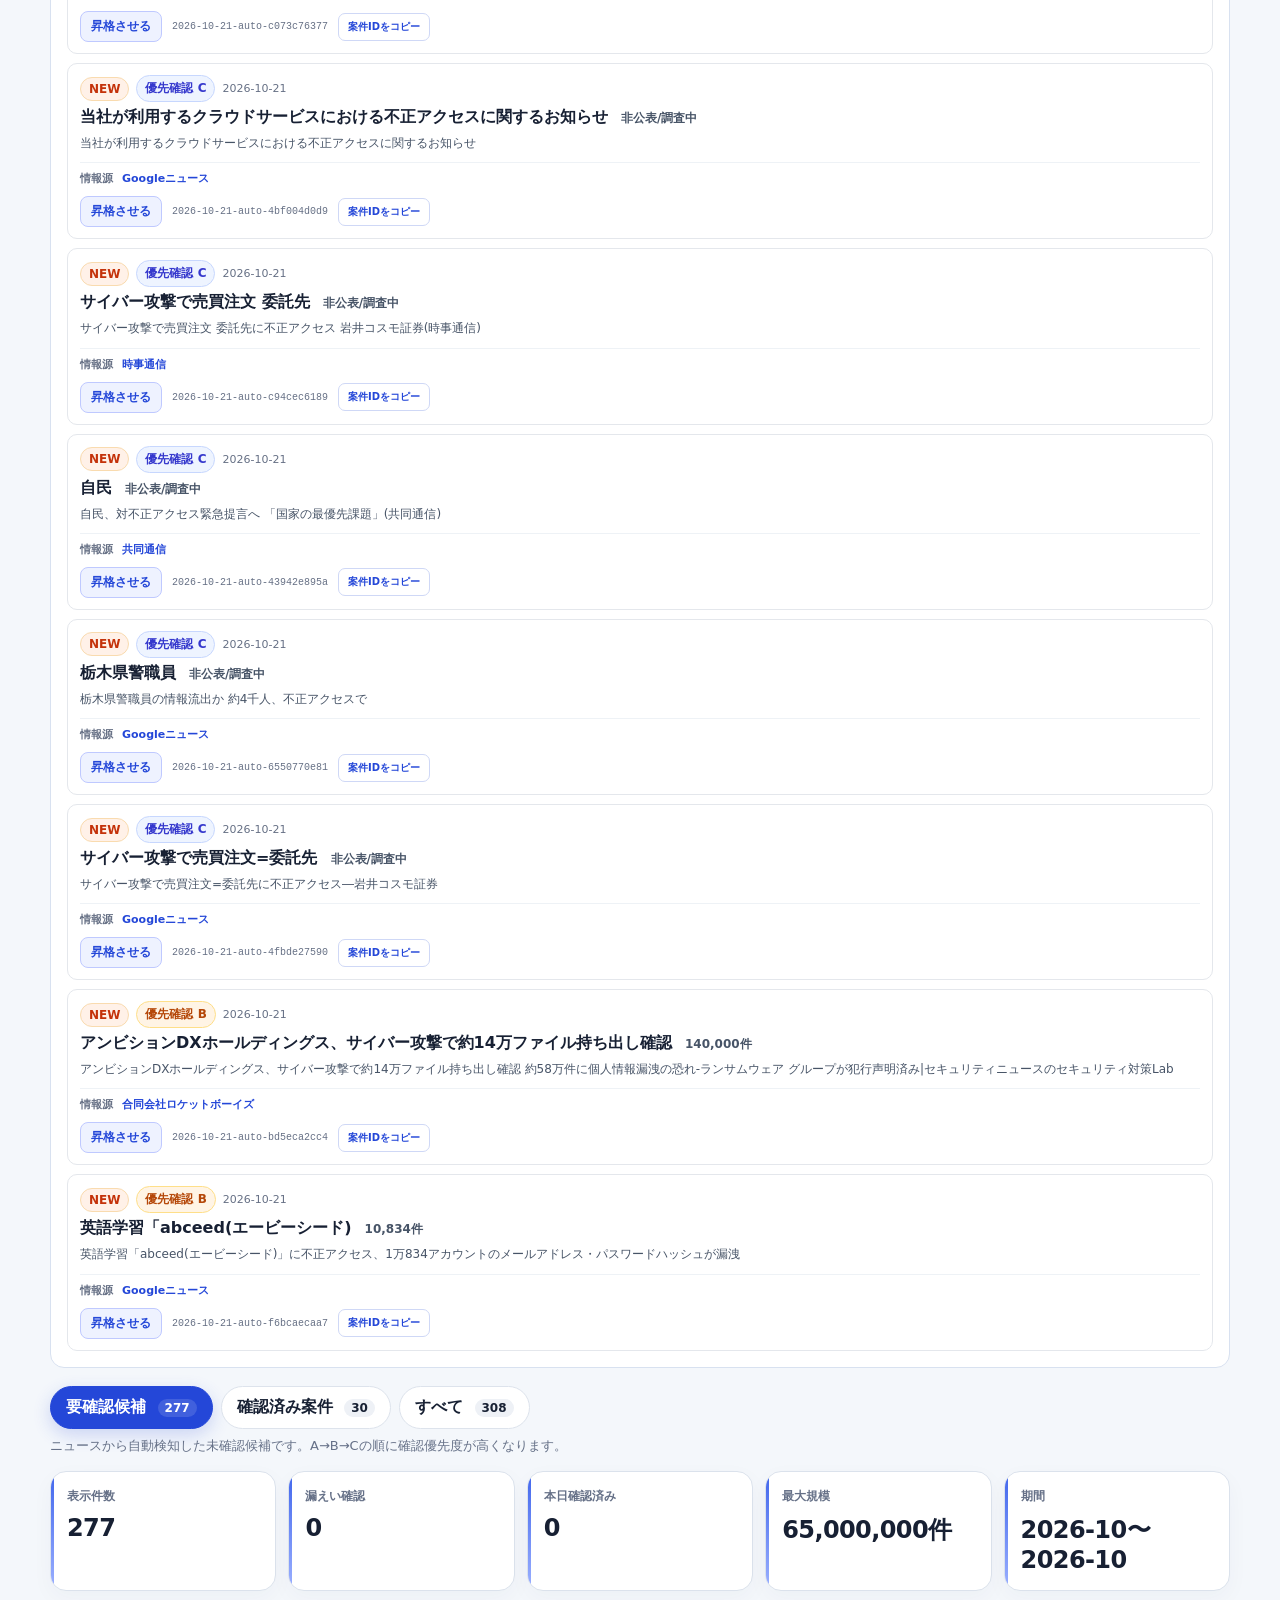
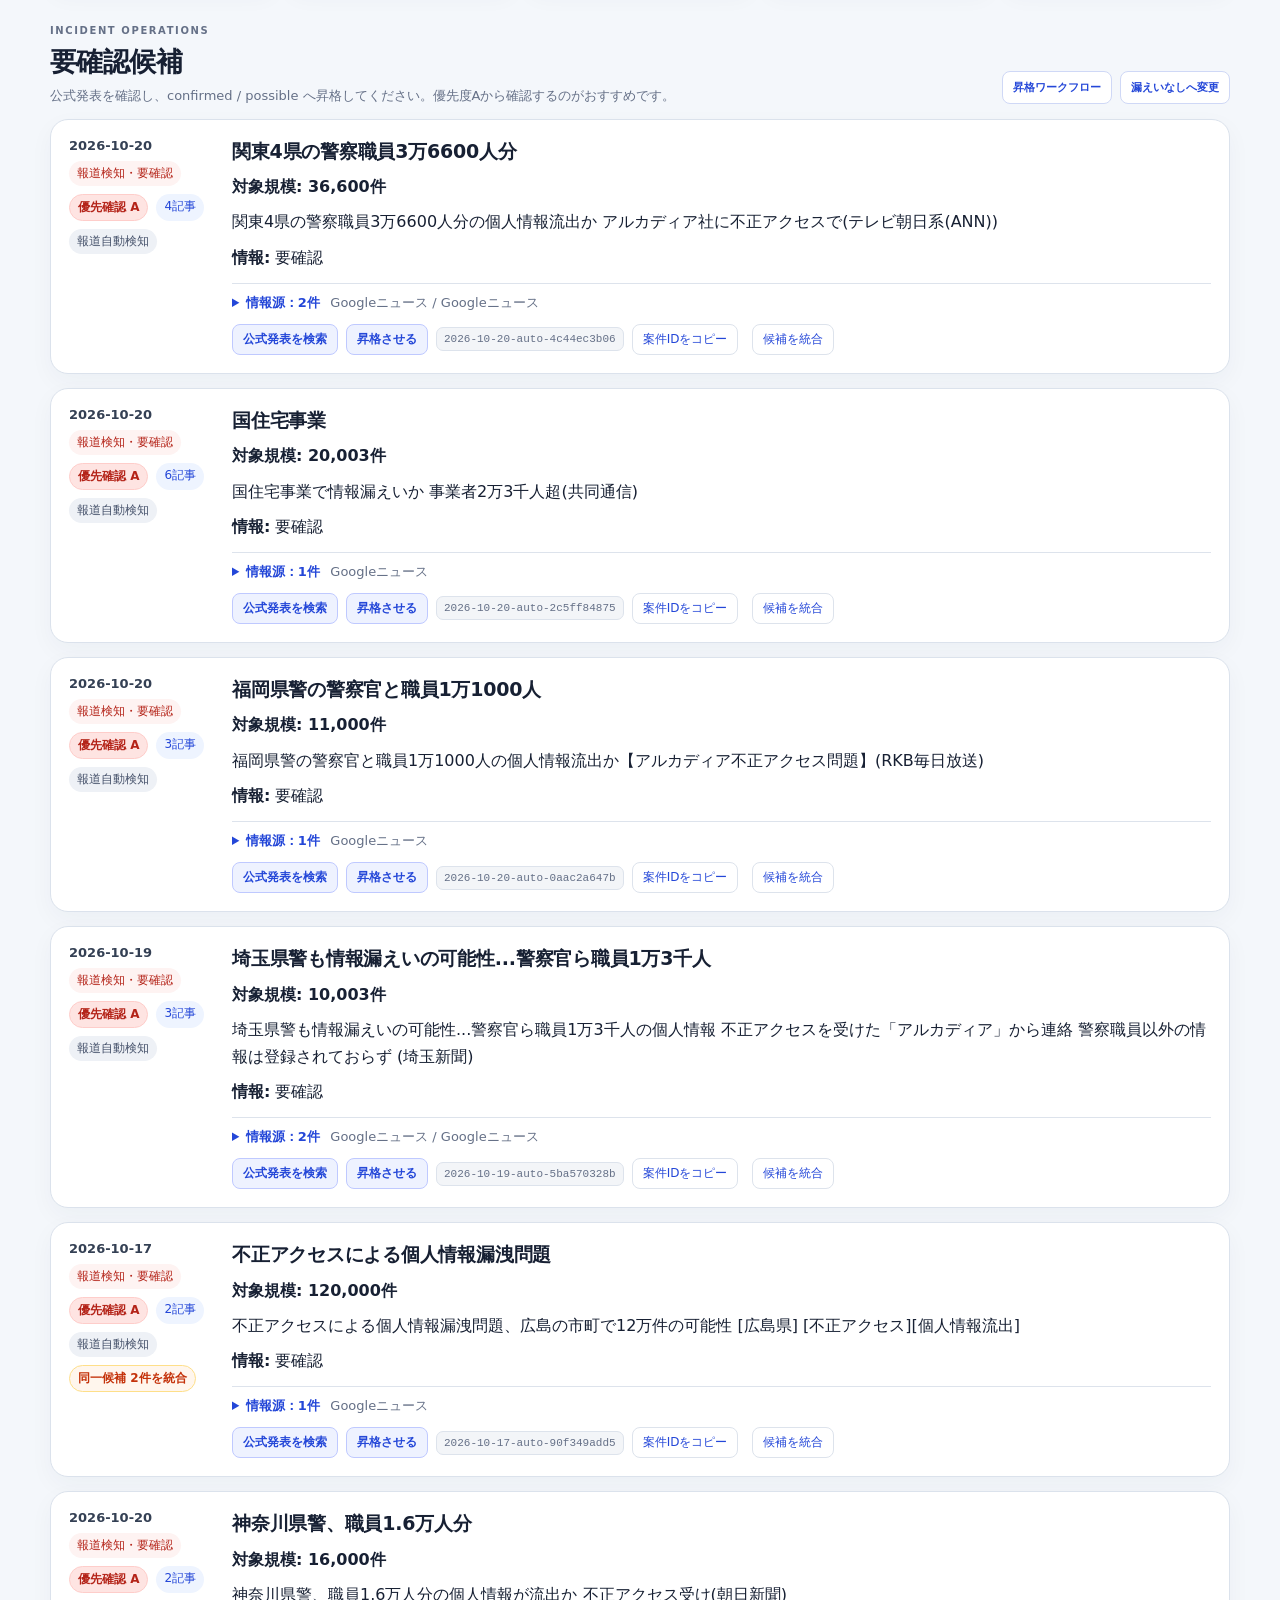
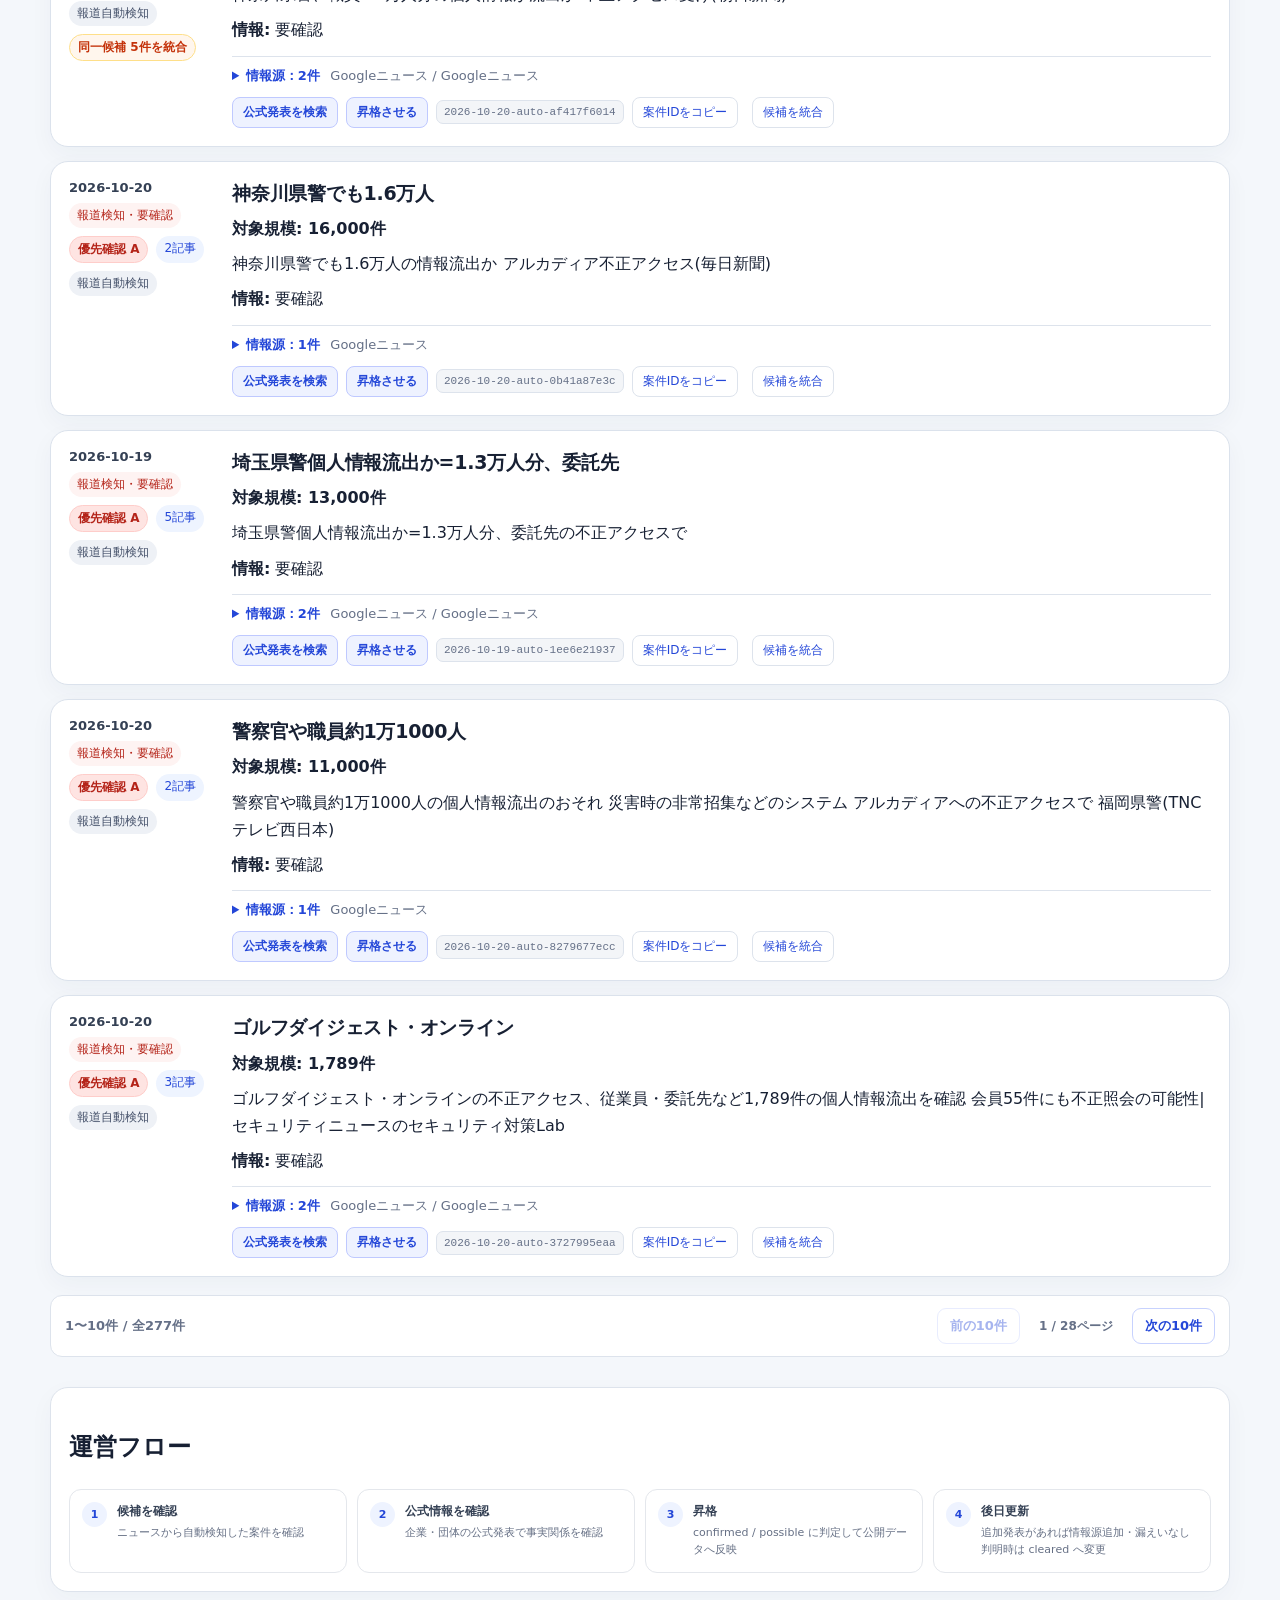
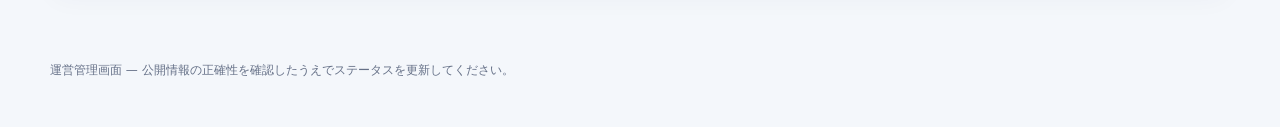
==== commit b5a86eb3: "Update operator.html" ====
--- a/operator.html
+++ b/operator.html
@@ -13,6 +13,7 @@
   <link rel="stylesheet" href="operator-reviewed-editor-v1.2.css?v=1.2" />
   <link rel="stylesheet" href="operator-reviewed-editor-v1.3.css?v=1.3" />
   <link rel="stylesheet" href="operator-promote-editor-v1.0.css?v=1.0" />
+  <link rel="stylesheet" href="operator-candidate-merge-v1.0.css?v=1.0" />
 </head>
 <body>
   <header class="site-header">
@@ -162,5 +163,6 @@
   <script src="operator-edit-reviewed-incident-v1.0.js?v=1.0" defer></script>
   <script src="operator-reviewed-editor-v1.2-direct.js?v=1.2" defer></script>
   <script src="operator-promote-editor-v1.0.js?v=1.0" defer></script>
+  <script src="operator-candidate-merge-v1.0.js?v=1.0" defer></script>
 </body>
 </html>
--- a/operator-candidate-merge-v1.0.css
+++ b/operator-candidate-merge-v1.0.css
@@ -0,0 +1 @@
+body.candidate-merge-open{overflow:hidden}.candidate-merge-modal[hidden]{display:none!important}.candidate-merge-modal{position:fixed;inset:0;z-index:10020}.candidate-merge-backdrop{position:absolute;inset:0;background:rgba(15,23,42,.55)}.candidate-merge-dialog{position:relative;width:min(920px,calc(100vw - 48px));max-height:calc(100vh - 48px);margin:24px auto;overflow:auto;background:#fff;border-radius:18px;box-shadow:0 24px 80px rgba(15,23,42,.28)}.candidate-merge-dialog>header{position:sticky;top:0;z-index:2;display:flex;justify-content:space-between;padding:18px 20px 15px;background:#fff;border-bottom:1px solid #e4e7ec}.candidate-merge-dialog header span{font-size:10px;font-weight:900;letter-spacing:.15em;color:#d97706}.candidate-merge-dialog h2{margin:3px 0 4px}.candidate-merge-dialog header p{margin:0;color:#667085;font-size:12px}.candidate-merge-dialog header button{border:0;background:#f2f4f7;border-radius:50%;width:32px;height:32px;font-size:20px}#candidateMergeForm{display:grid;grid-template-columns:1fr 1fr;gap:13px 15px;padding:18px 20px 22px}.merge-field{display:grid;gap:5px}.wide{grid-column:1/-1}.merge-field label{font-size:11px;font-weight:800;color:#344054}.merge-field input,.merge-field textarea,.merge-pick-head input{width:100%;box-sizing:border-box;border:1px solid #d0d5dd;border-radius:9px;padding:9px 10px;font:inherit;font-size:12px}.merge-pick{border:1px solid #dbe2ec;border-radius:12px;background:#fbfcfe;padding:12px}.merge-pick-head{display:grid;grid-template-columns:auto 1fr;align-items:center;gap:12px;margin-bottom:8px}.merge-pick-head strong{font-size:12px}.merge-candidate-row{display:flex;gap:9px;align-items:flex-start;padding:8px;border-top:1px solid #edf0f5;cursor:pointer}.merge-candidate-row span{display:grid}.merge-candidate-row strong{font-size:11px}.merge-candidate-row small{color:#667085;font-size:10px}.candidate-merge-btn{margin-left:6px;border:1px solid #f5c36a;border-radius:7px;background:#fffaf0;color:#b45309;padding:5px 8px;font-size:10px;font-weight:800;cursor:pointer}.merge-actions{display:flex;justify-content:flex-end}.merge-actions button{border:1px solid #d97706;background:#d97706;color:#fff;border-radius:8px;padding:9px 14px;font-size:11px;font-weight:800}.merge-status{padding:10px 12px;border-radius:9px;font-size:11px;font-weight:700}.merge-status.is-success{background:#ecfdf5;color:#047857;border:1px solid #a7f3d0}.merge-status.is-error{background:#fef2f2;color:#b91c1c;border:1px solid #fecaca}
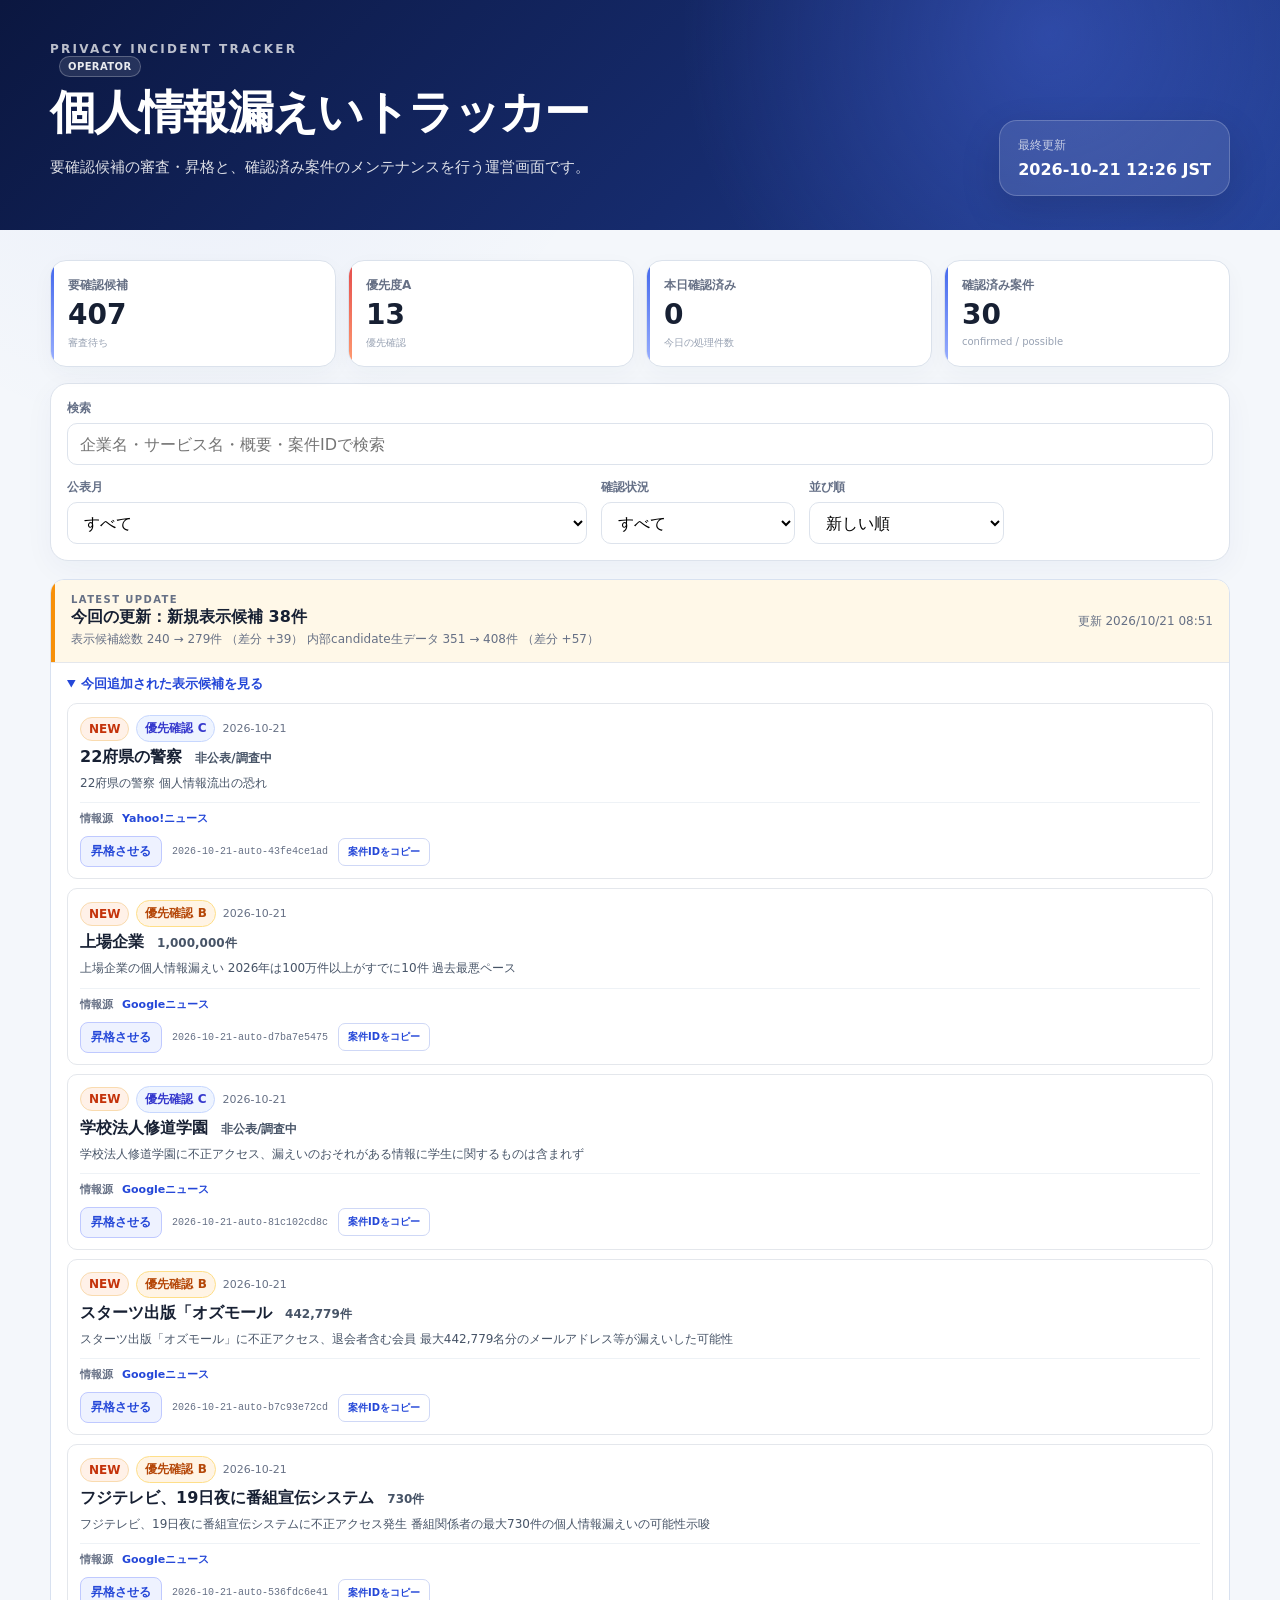
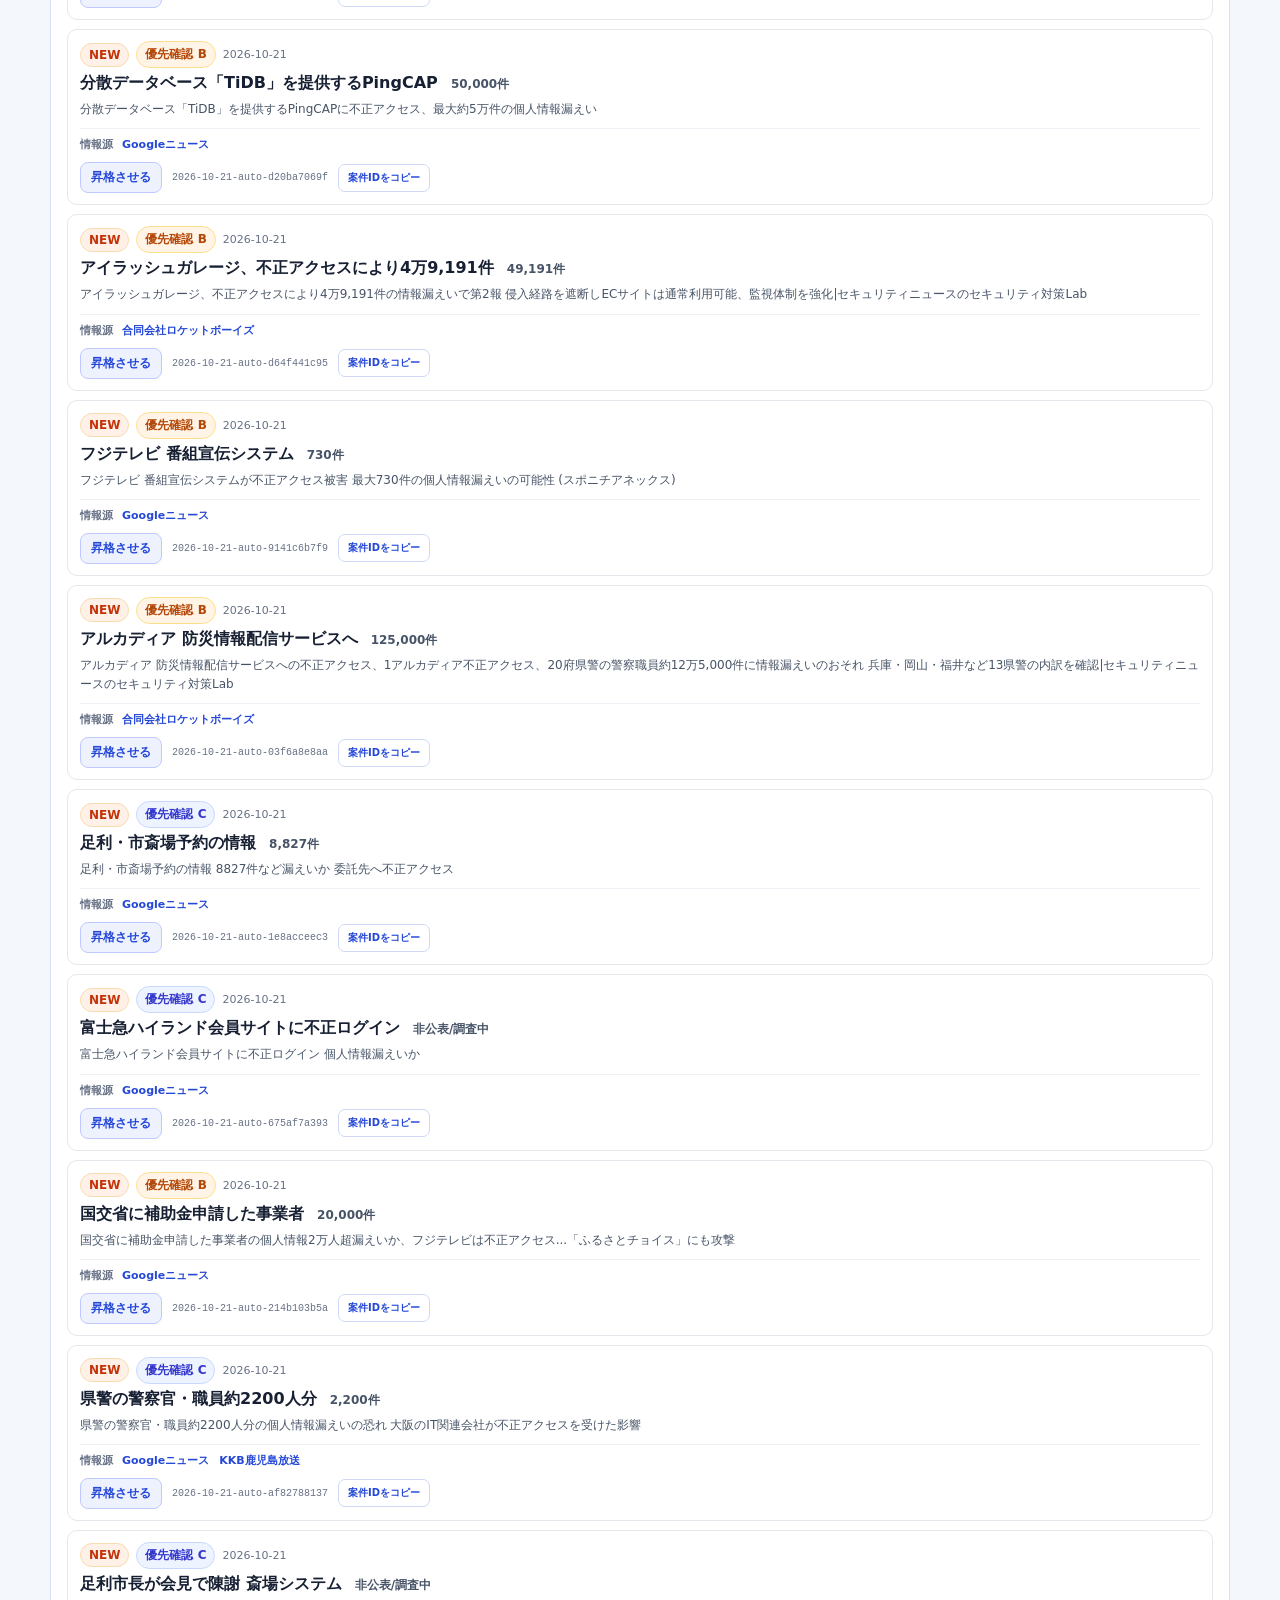
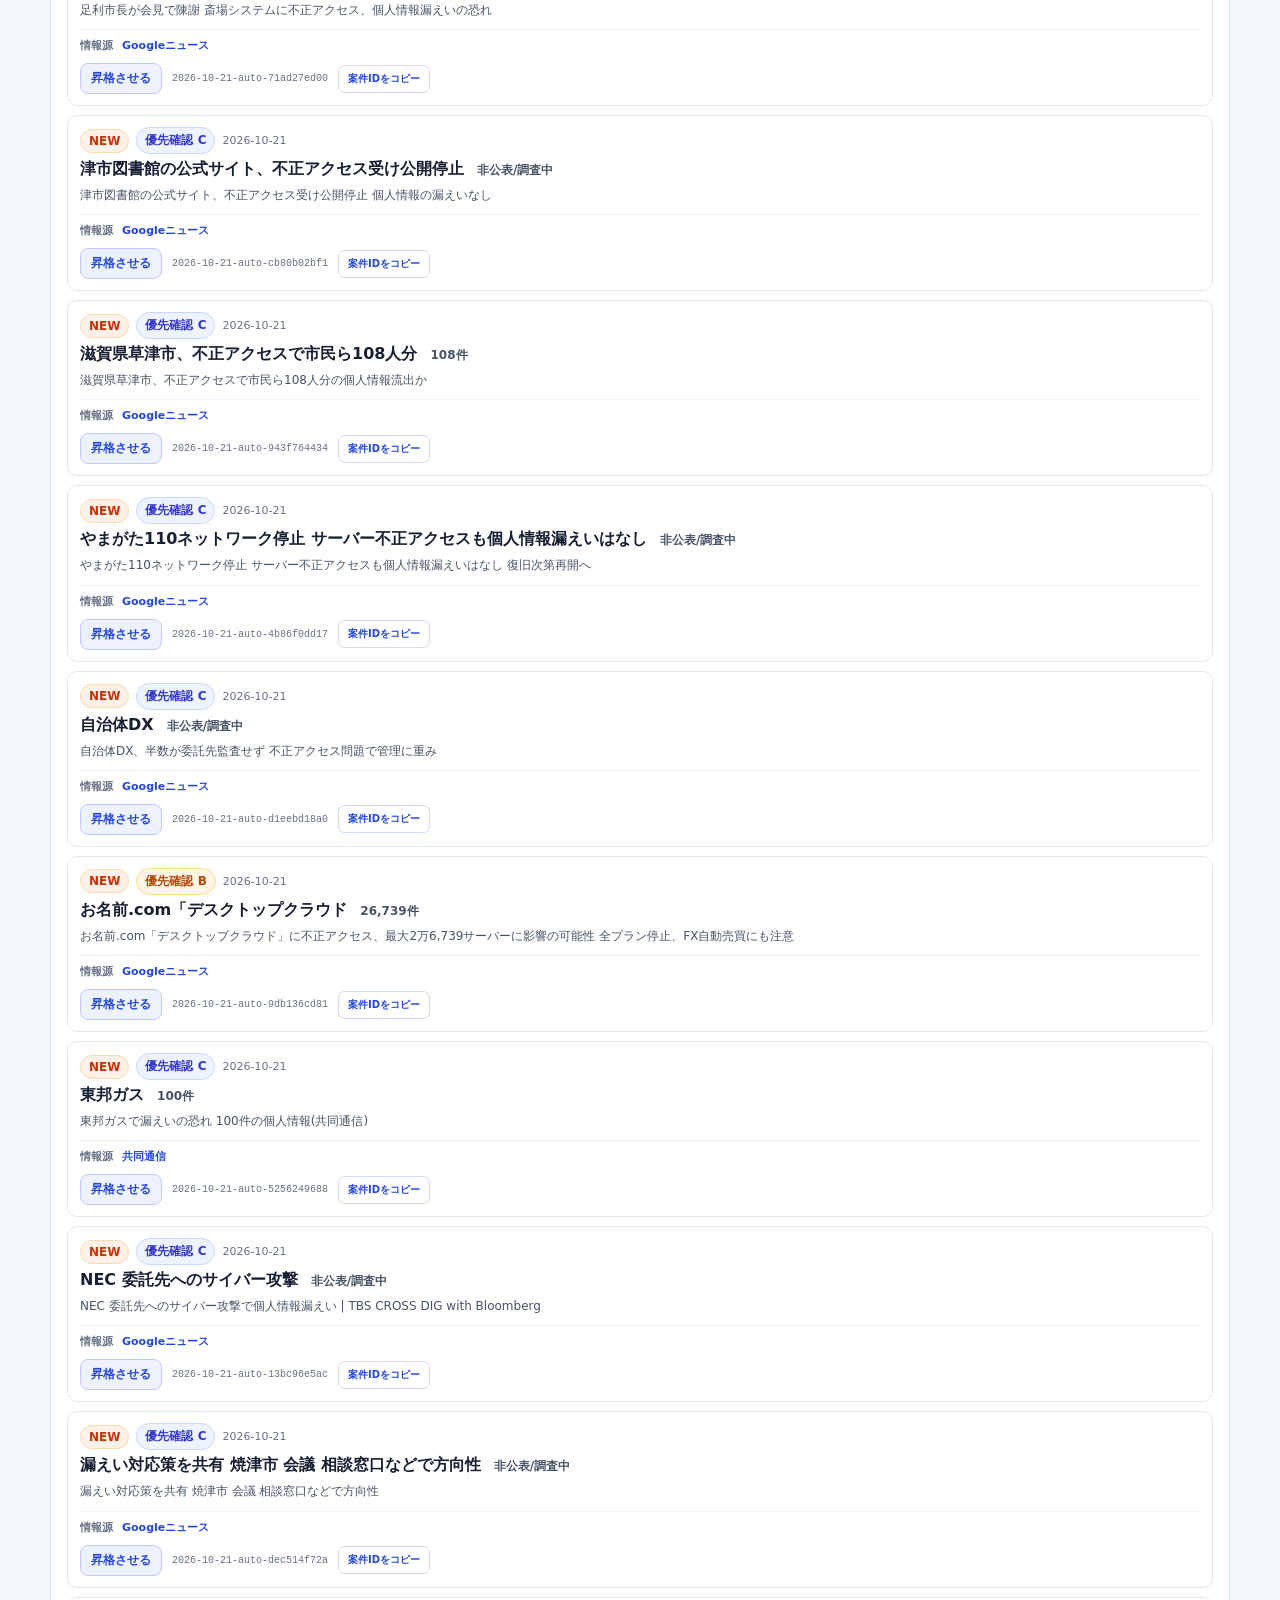
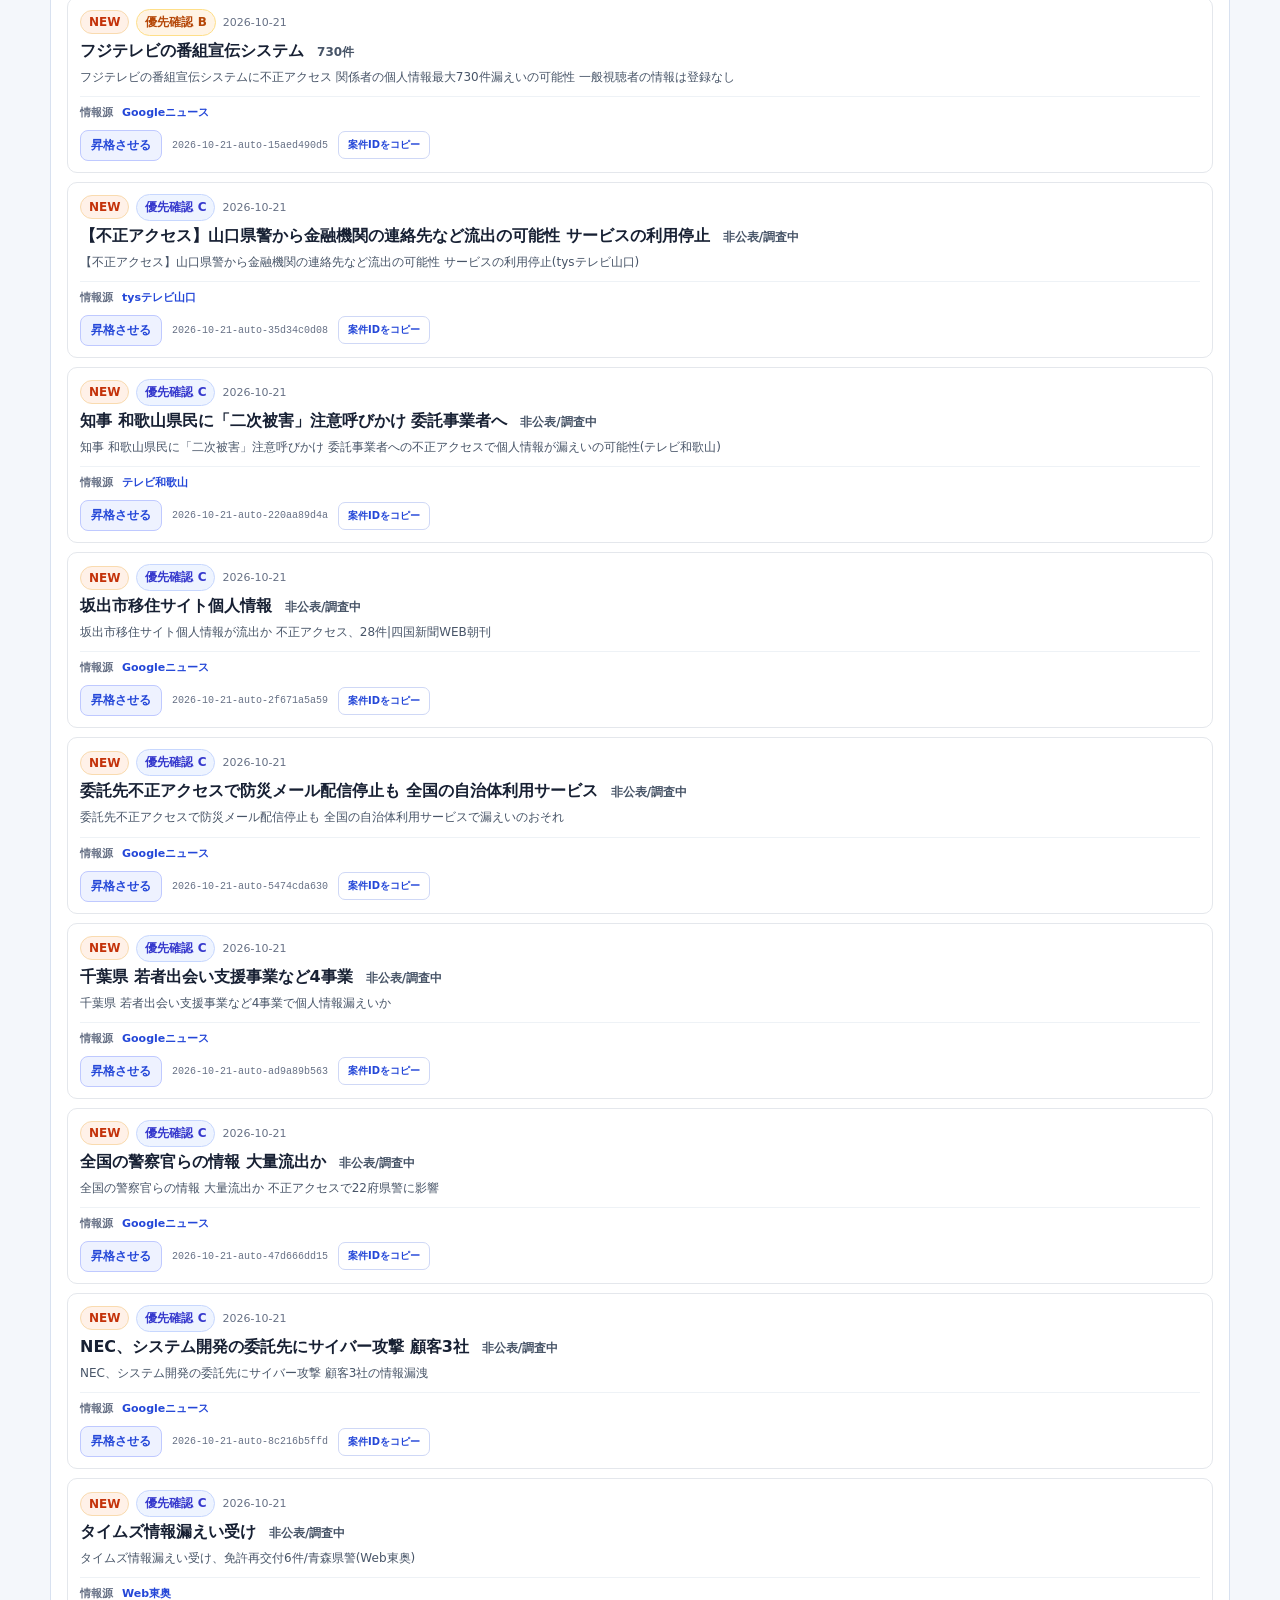
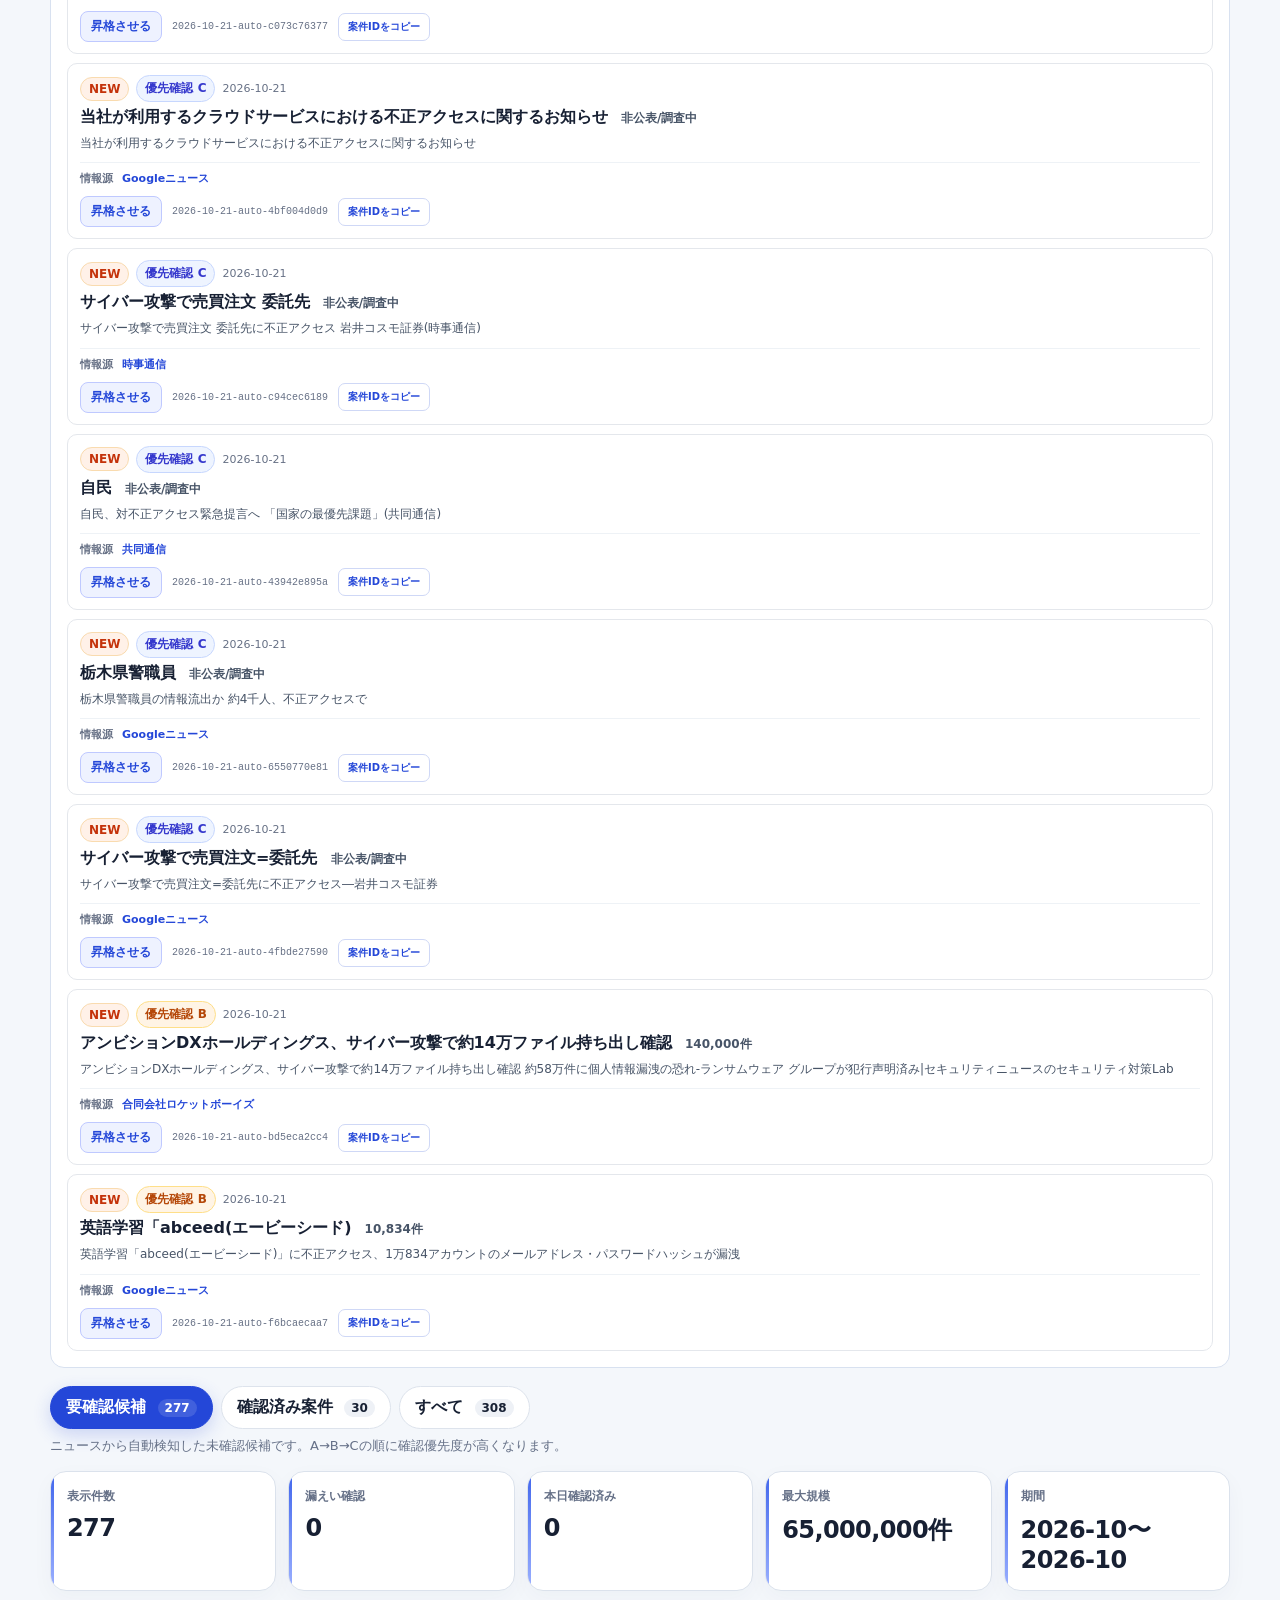
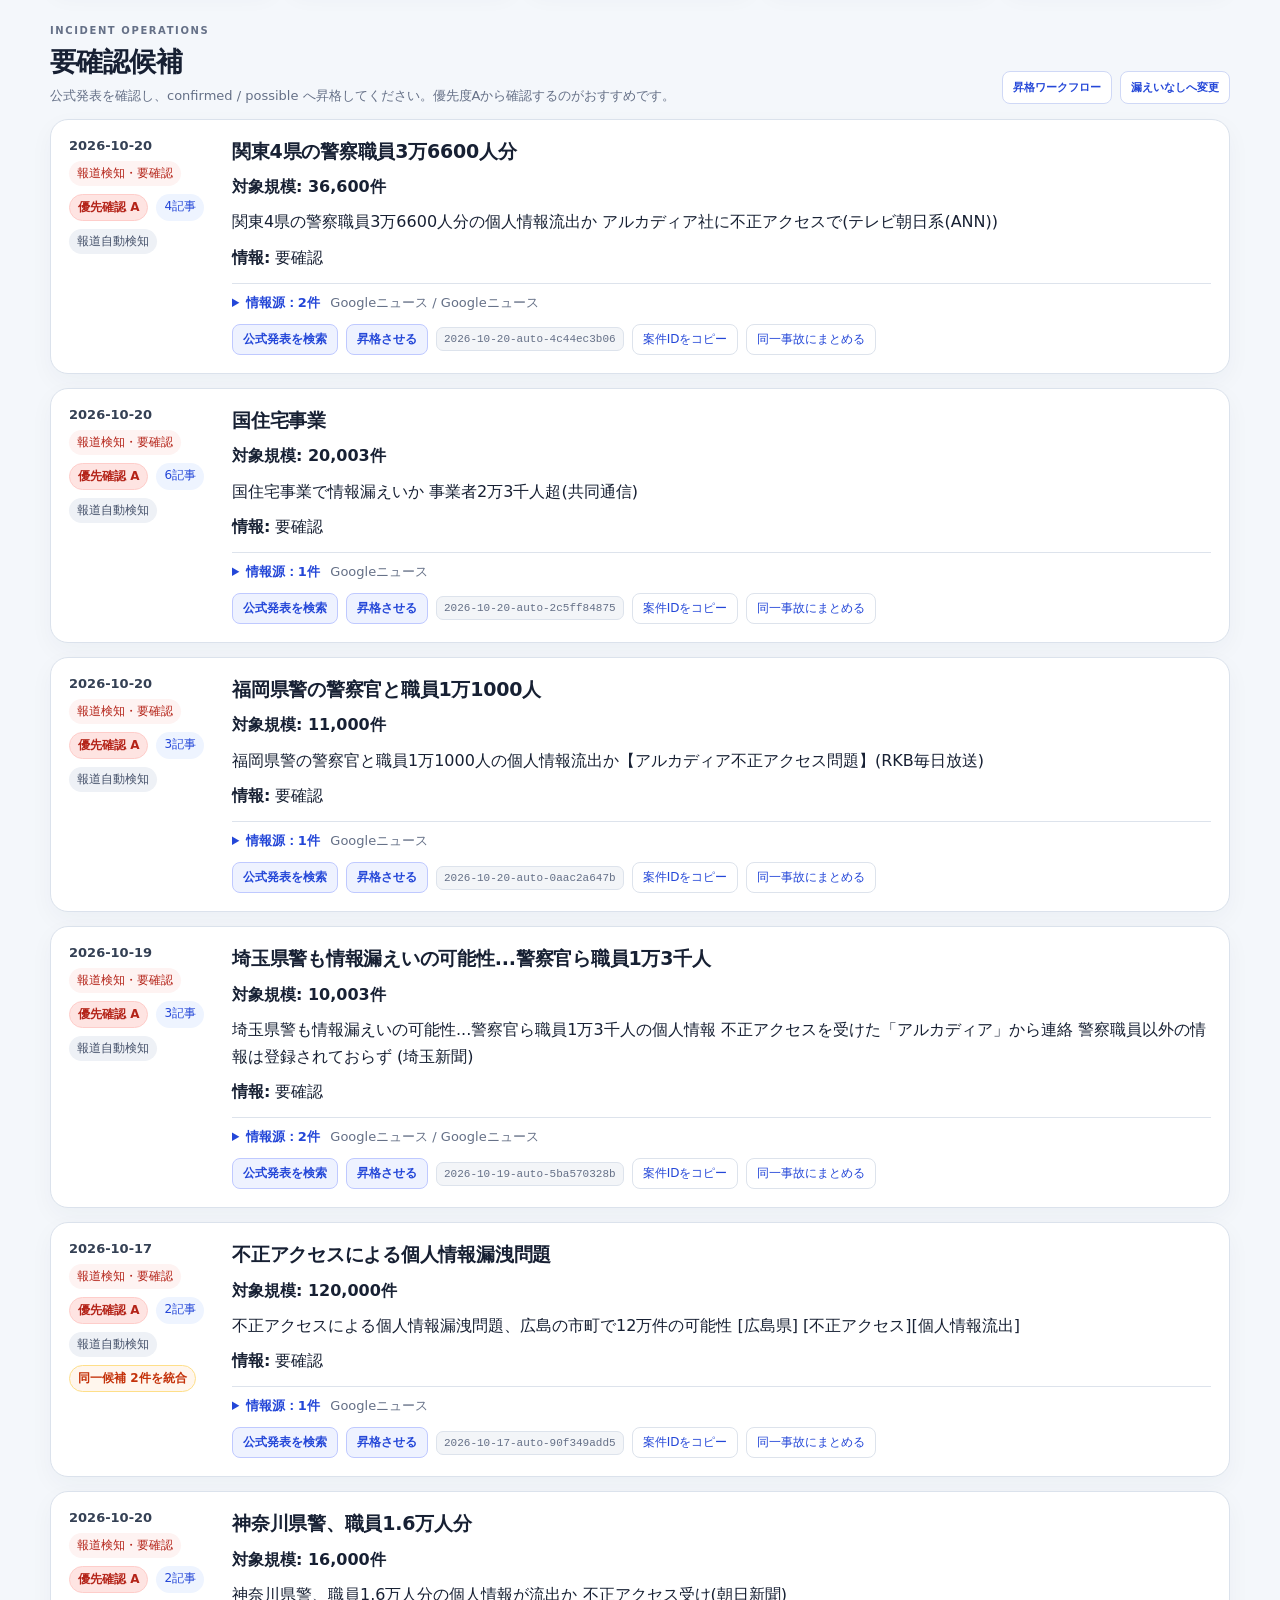
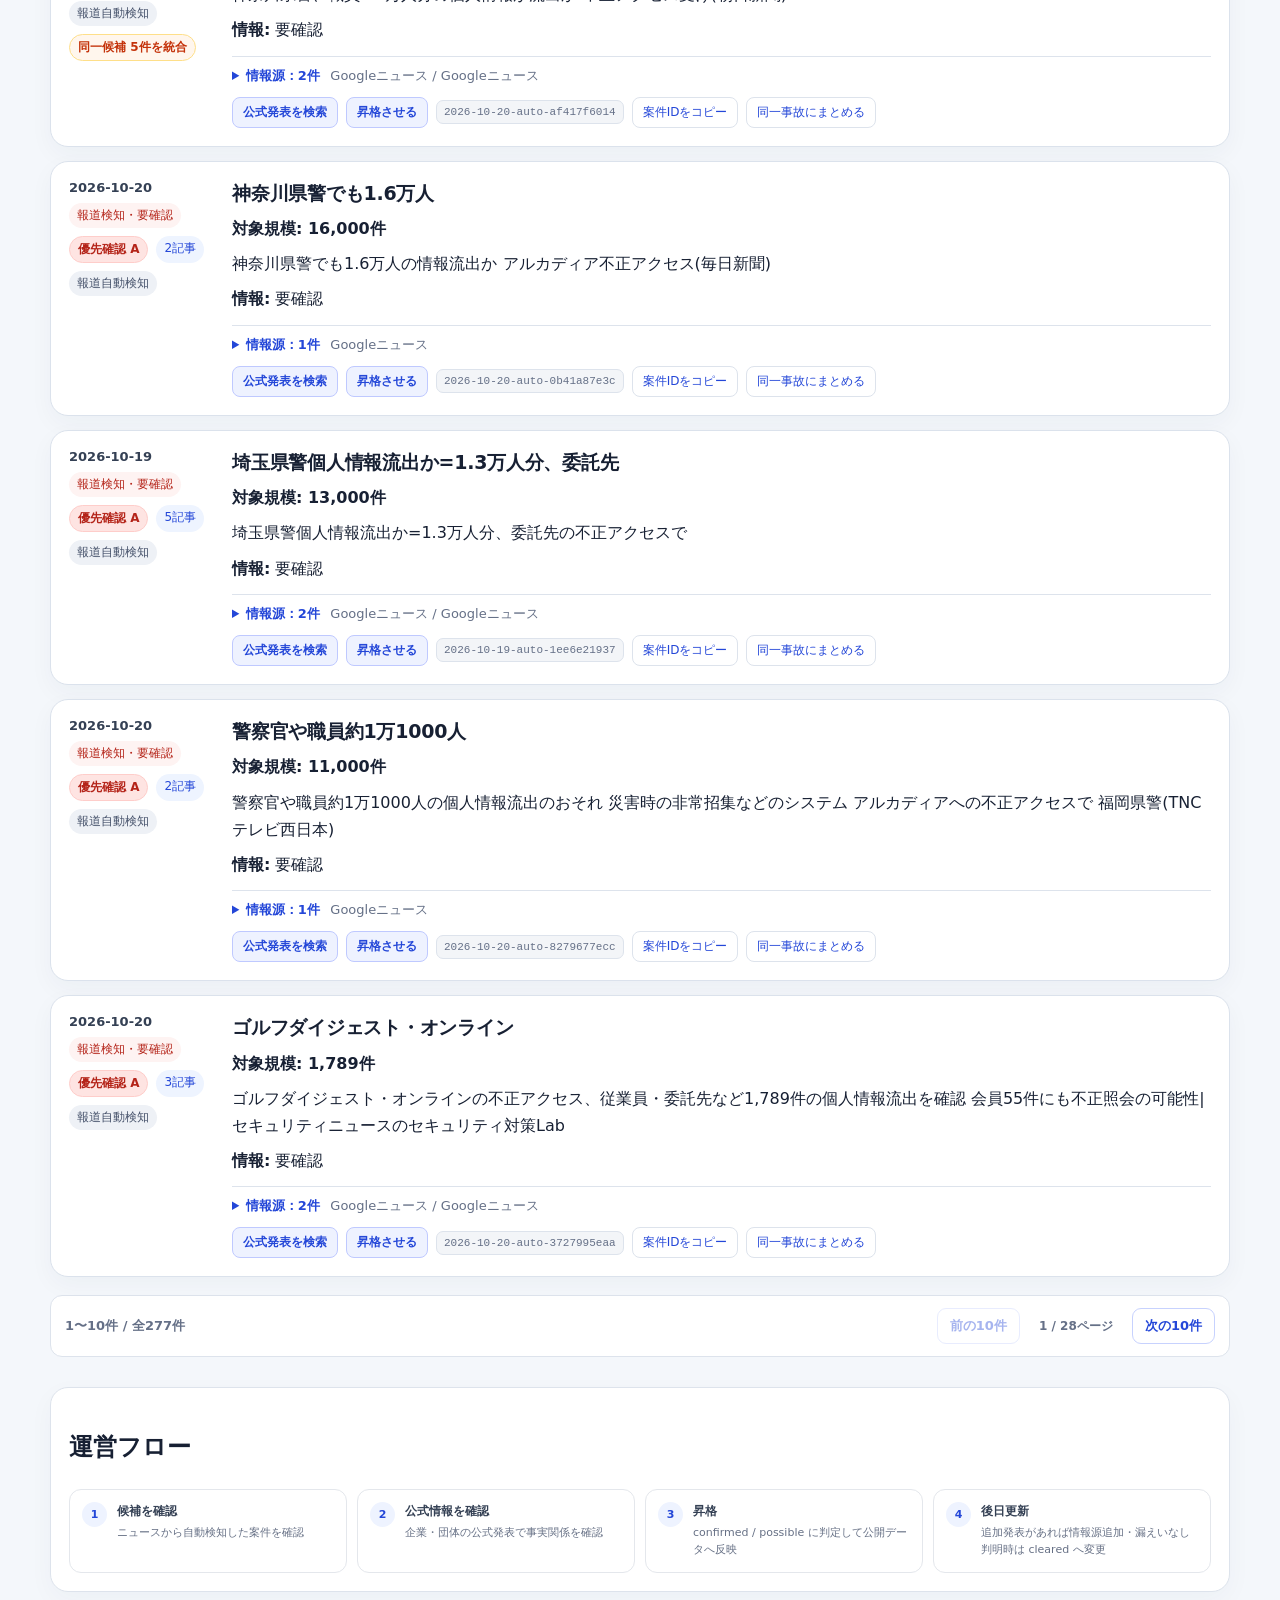
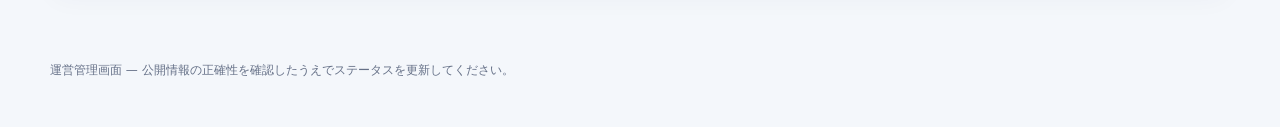
==== commit cfaa0933: "Update operator.html" ====
--- a/operator.html
+++ b/operator.html
@@ -13,7 +13,7 @@
   <link rel="stylesheet" href="operator-reviewed-editor-v1.2.css?v=1.2" />
   <link rel="stylesheet" href="operator-reviewed-editor-v1.3.css?v=1.3" />
   <link rel="stylesheet" href="operator-promote-editor-v1.0.css?v=1.0" />
-  <link rel="stylesheet" href="operator-candidate-merge-v1.0.css?v=1.0" />
+  <link rel="stylesheet" href="operator-candidate-merge-v1.1.css?v=1.1" />
 </head>
 <body>
   <header class="site-header">
@@ -163,6 +163,6 @@
   <script src="operator-edit-reviewed-incident-v1.0.js?v=1.0" defer></script>
   <script src="operator-reviewed-editor-v1.2-direct.js?v=1.2" defer></script>
   <script src="operator-promote-editor-v1.0.js?v=1.0" defer></script>
-  <script src="operator-candidate-merge-v1.0.js?v=1.0" defer></script>
+  <script src="operator-candidate-merge-v1.1.js?v=1.1" defer></script>
 </body>
 </html>
--- a/operator-candidate-merge-v1.1.css
+++ b/operator-candidate-merge-v1.1.css
@@ -0,0 +1,12 @@
+/* candidate parent/link UI v1.1 */
+.merge-mode{display:flex;gap:18px;padding:10px 12px;border:1px solid #fde3b3;border-radius:10px;background:#fffaf0}
+.merge-mode label{display:flex;align-items:center;gap:6px;font-size:11px;font-weight:800;color:#7c4a03;cursor:pointer}
+.merge-list{max-height:245px;overflow:auto}
+.merge-choice-row{display:flex;gap:9px;align-items:flex-start;padding:8px;border-top:1px solid #edf0f5;cursor:pointer}
+.merge-choice-row:first-child{border-top:0}
+.merge-choice-row.is-selected{background:#fffaf0}
+.merge-choice-row span{display:grid}
+.merge-choice-row strong{font-size:11px}
+.merge-choice-row small{color:#667085;font-size:10px}
+.selected-parent{display:flex;gap:8px;align-items:center;padding:9px 11px;border:1px solid #bbf7d0;border-radius:9px;background:#f0fdf4;color:#166534;font-size:11px}
+.selected-parent span{margin-left:auto;color:#667085;font-family:ui-monospace,SFMono-Regular,Menlo,monospace;font-size:10px}
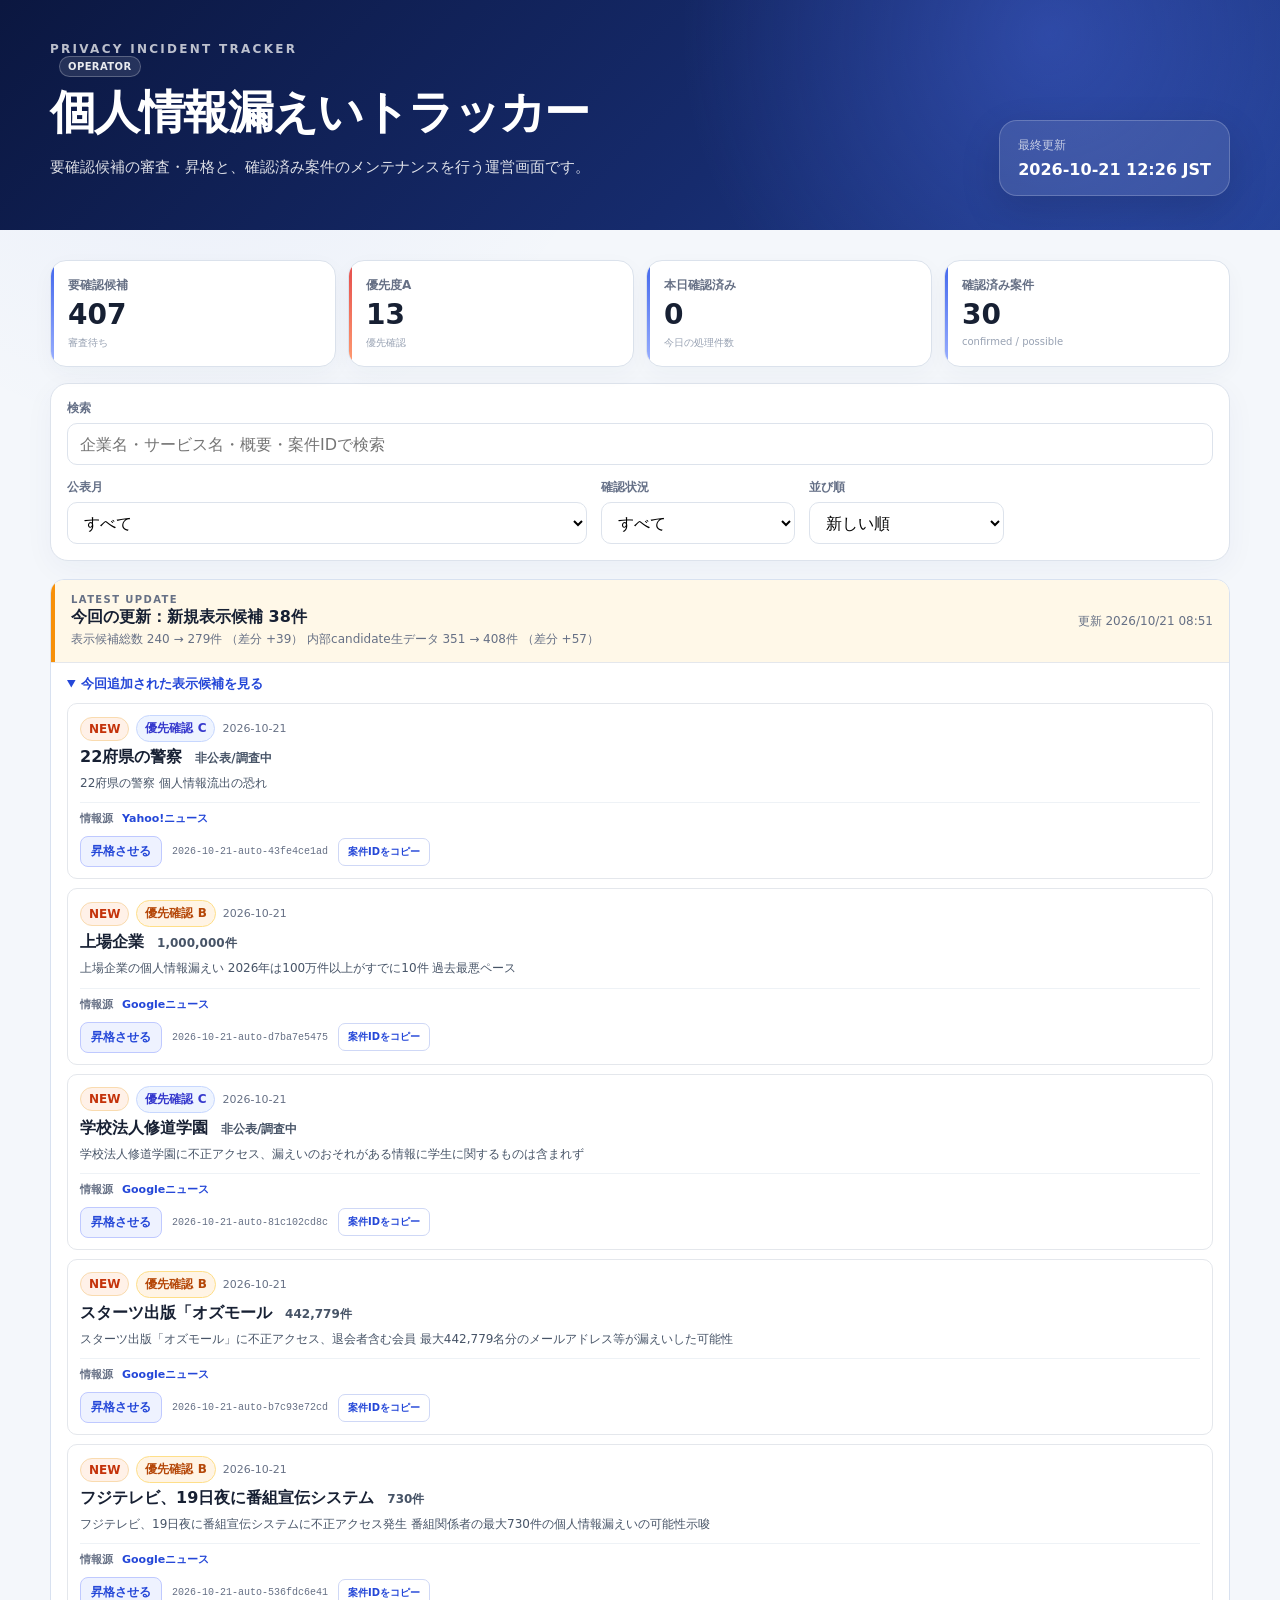
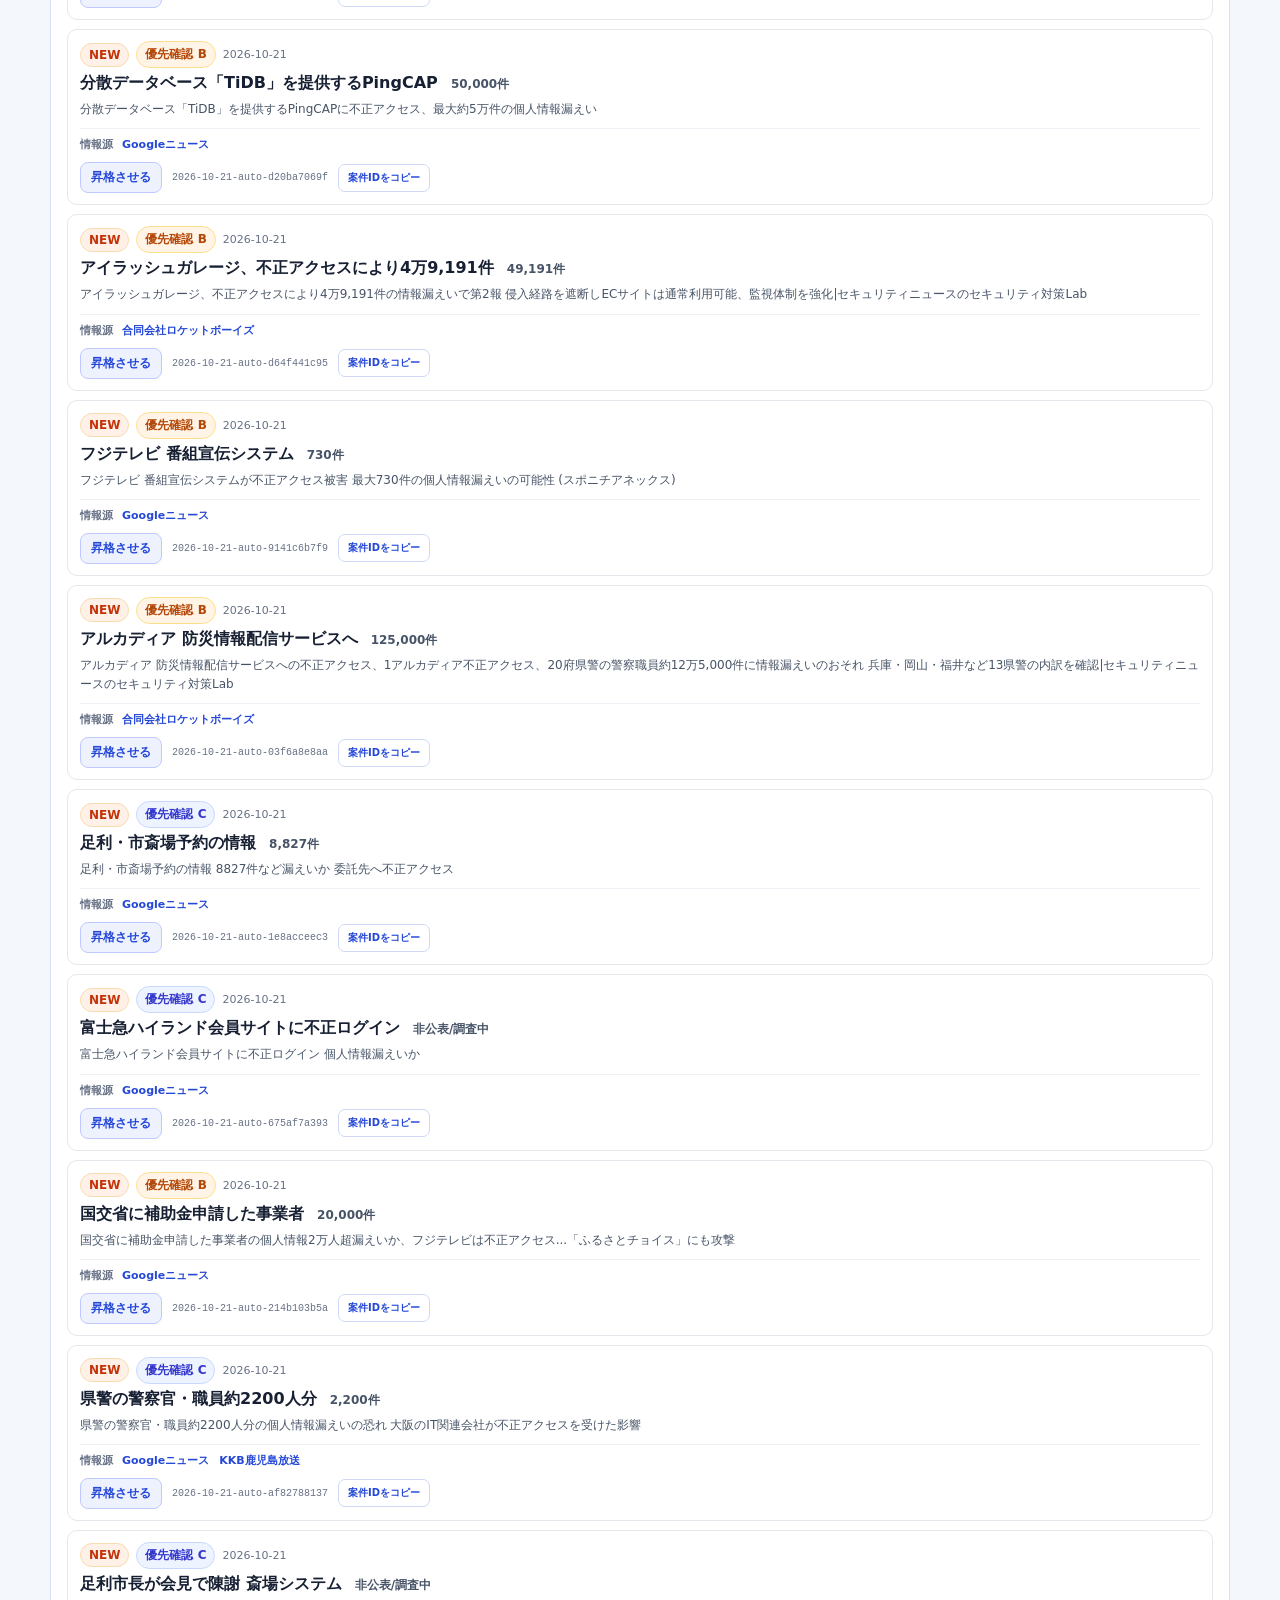
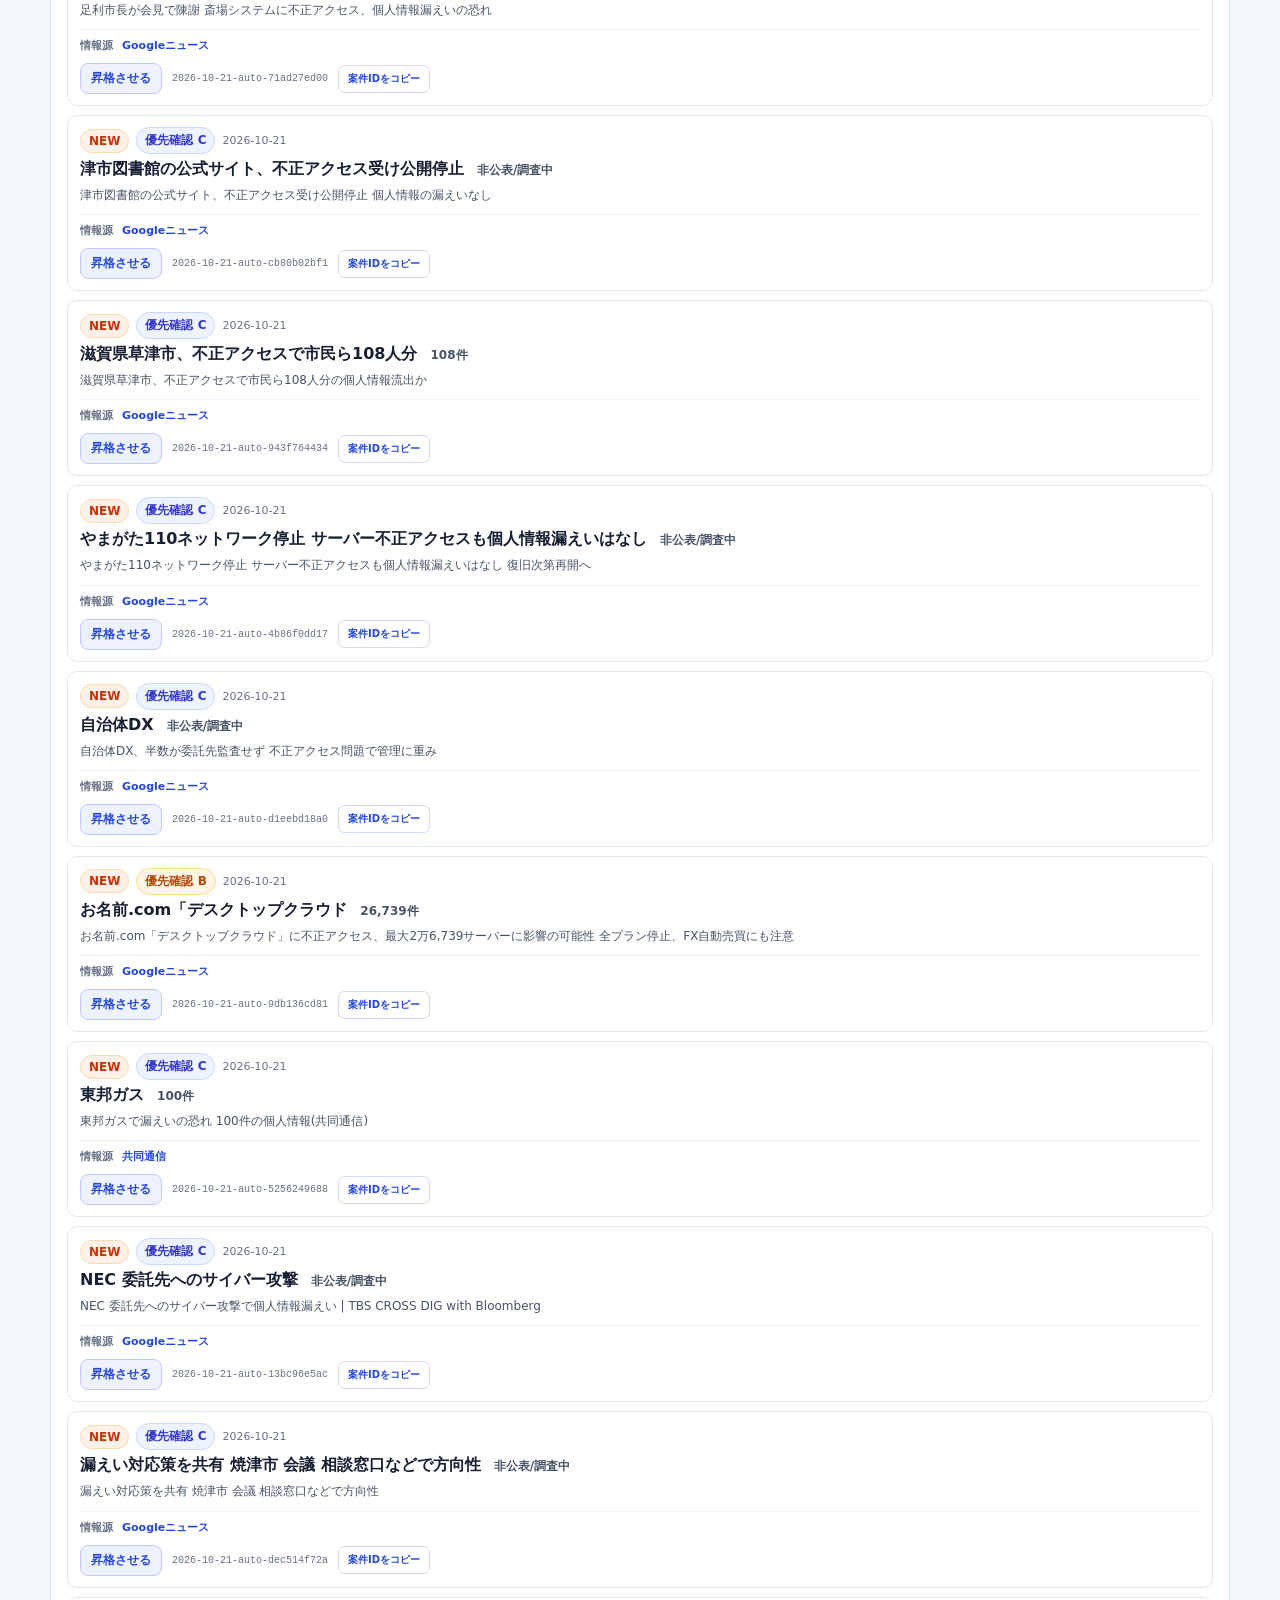
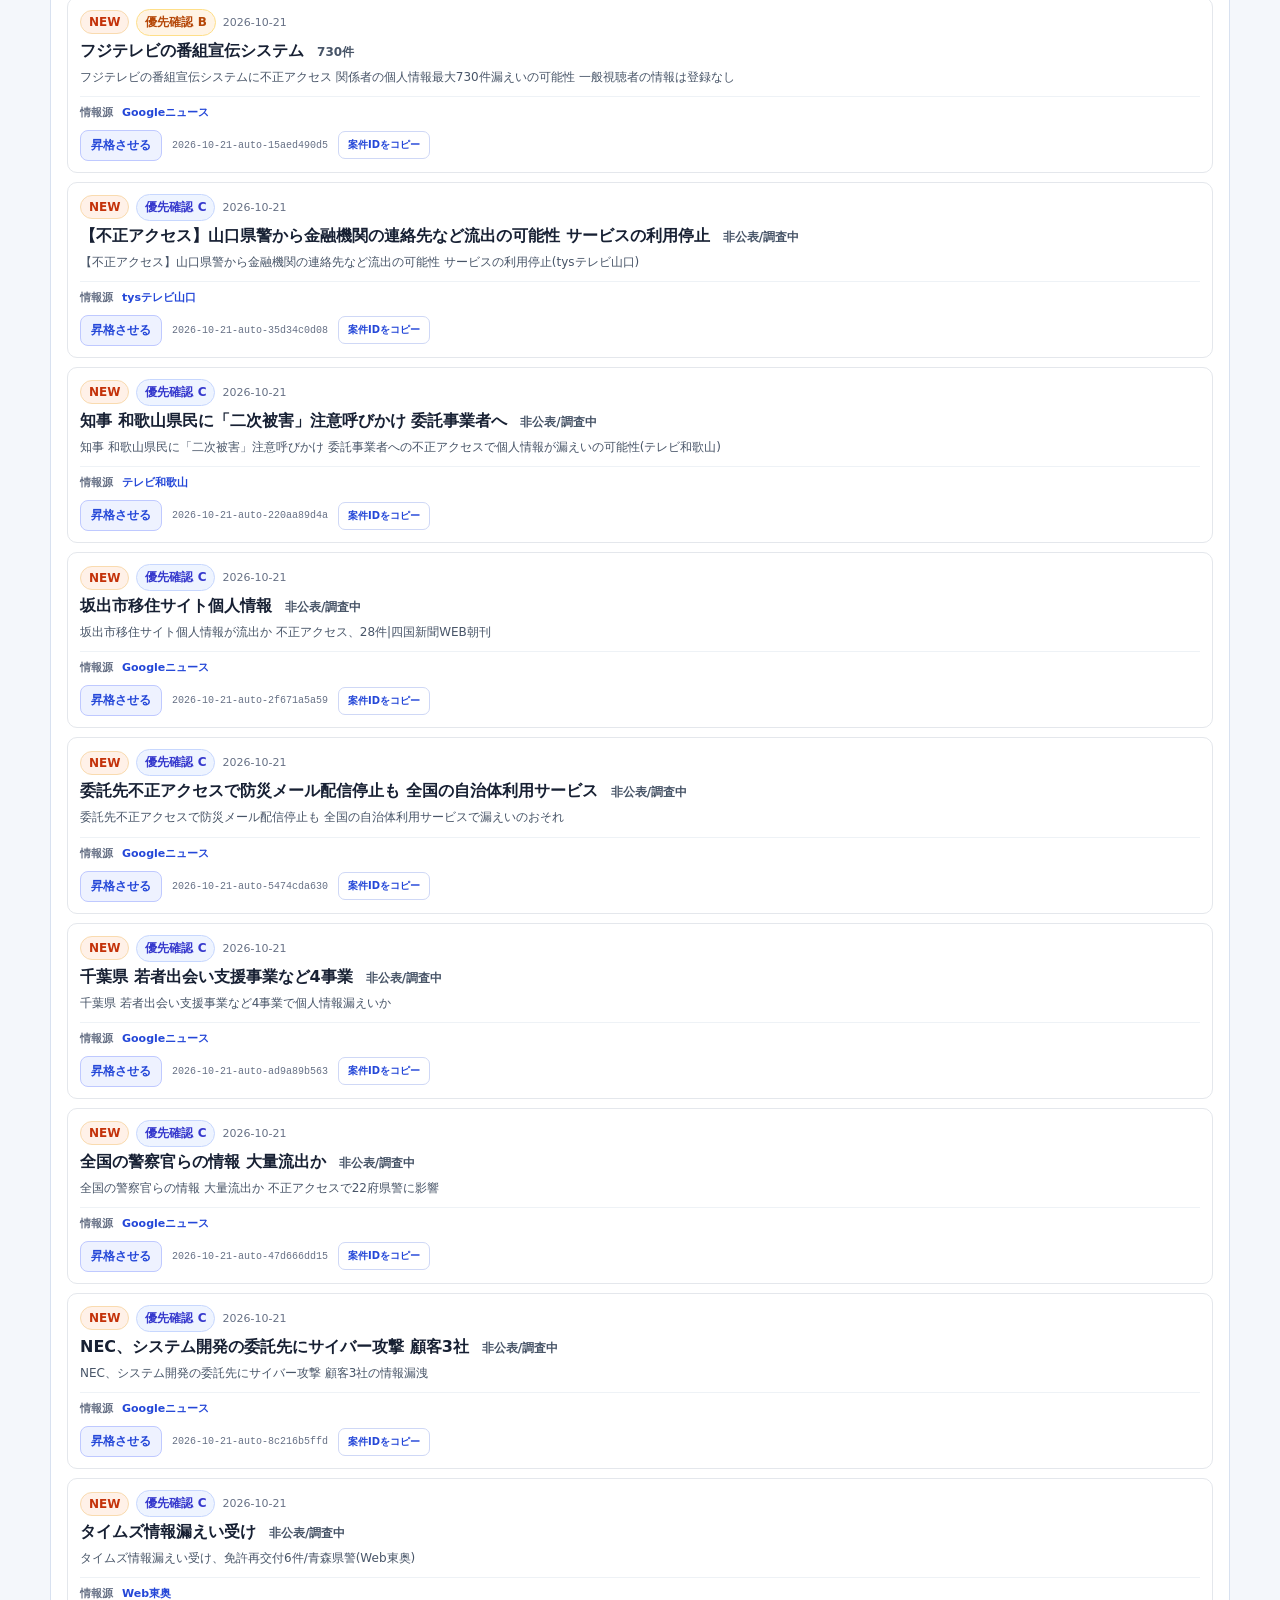
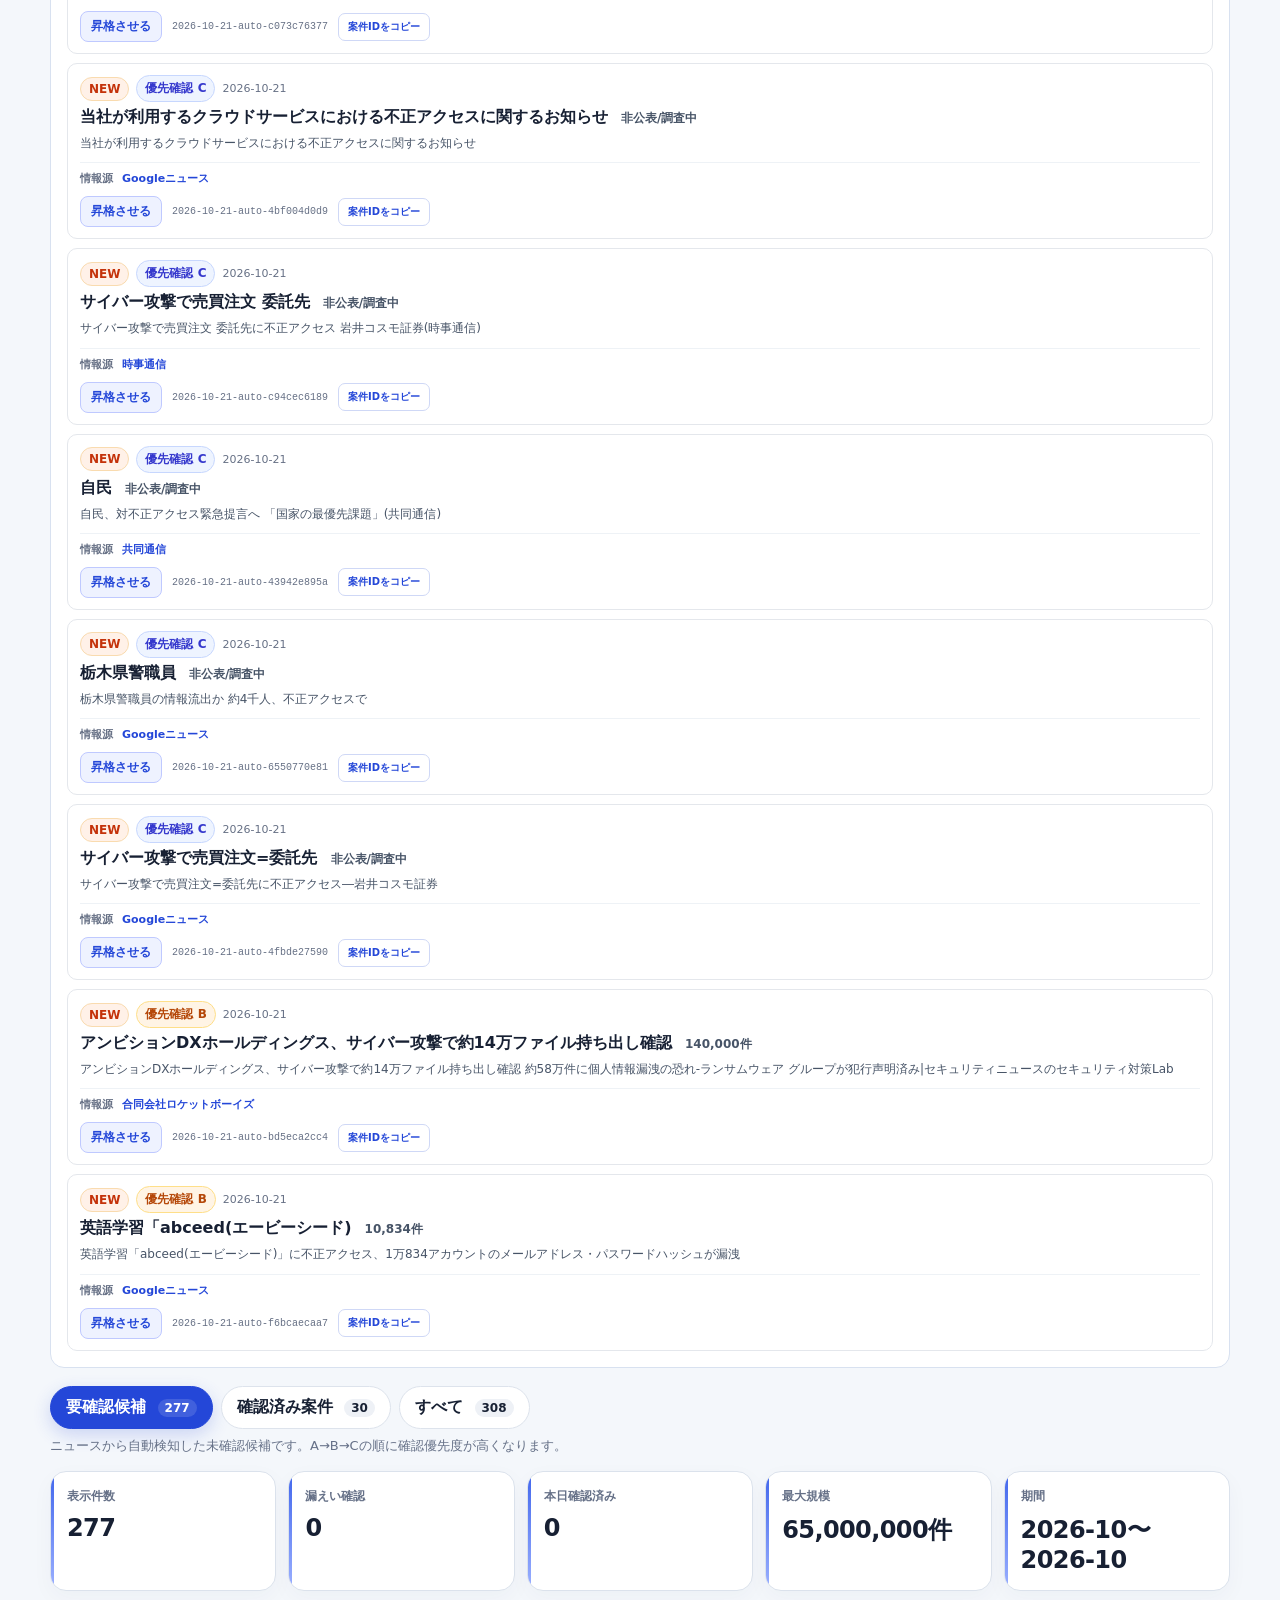
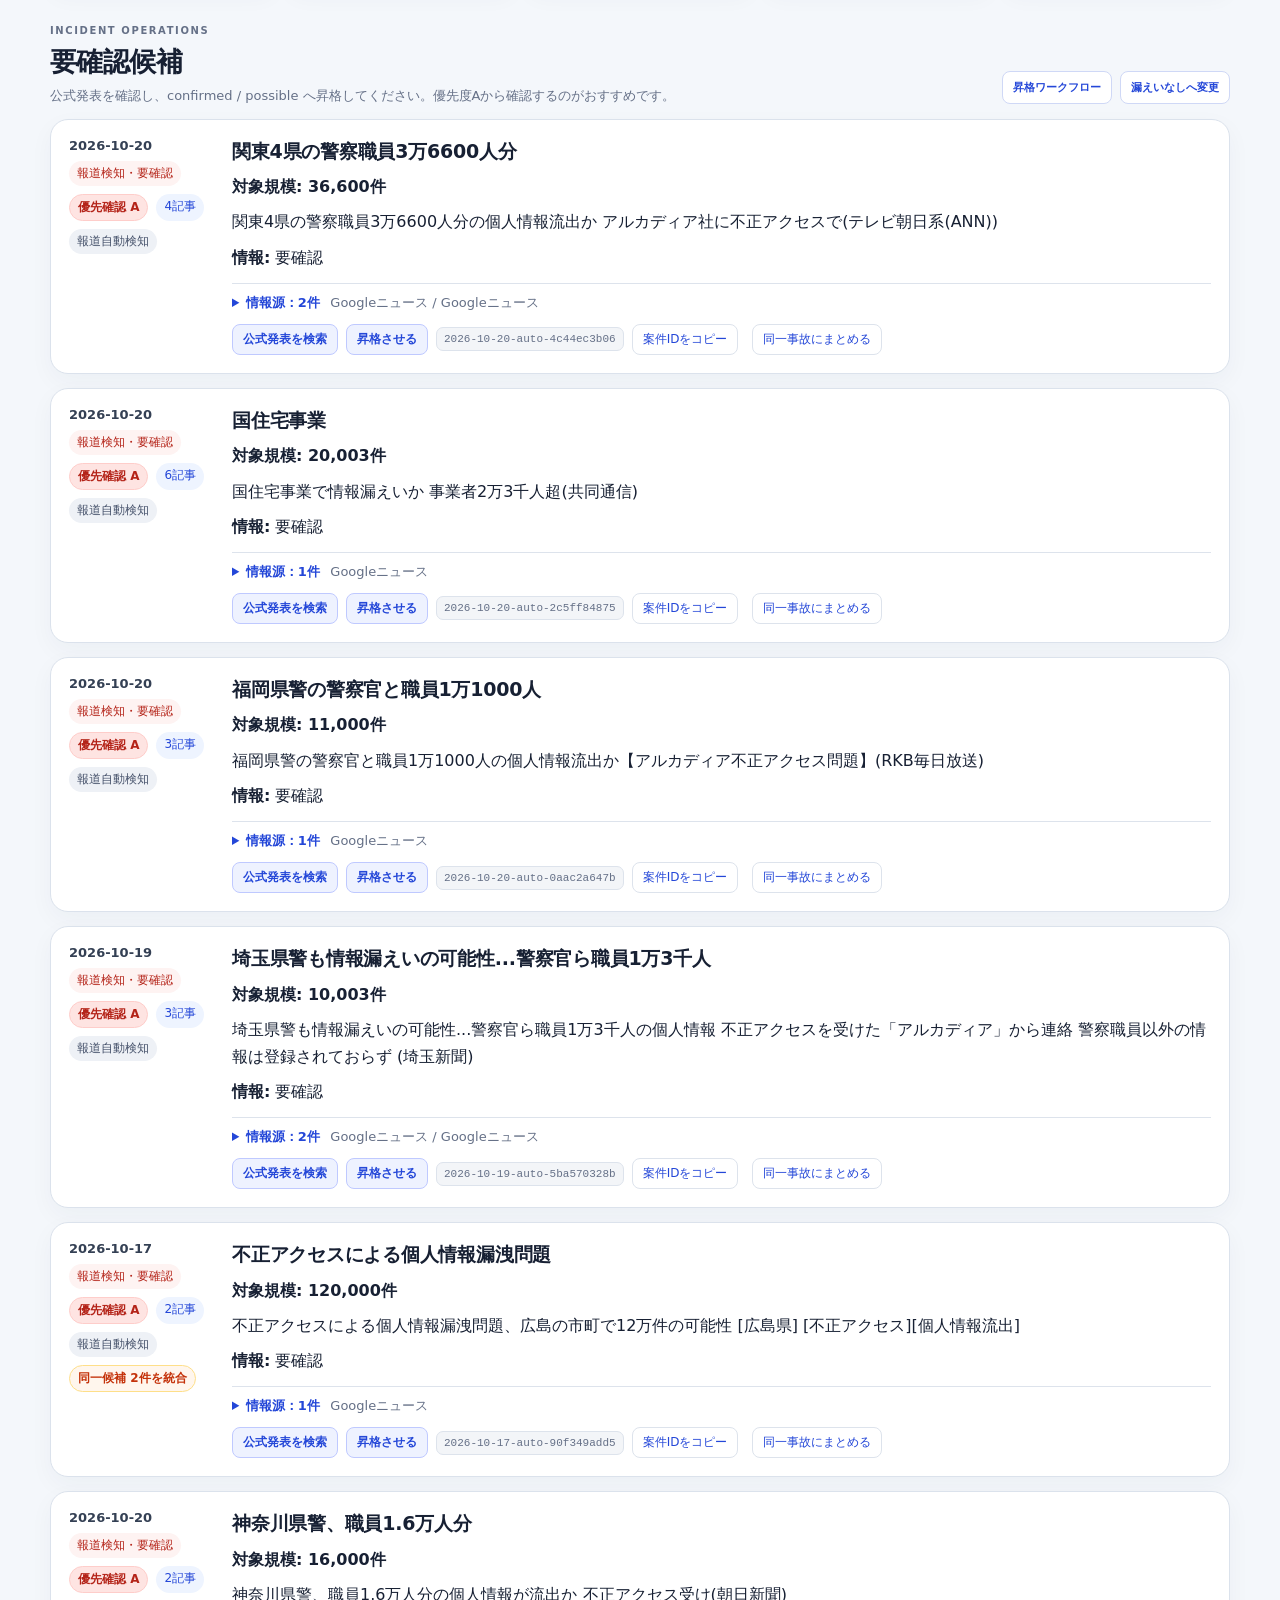
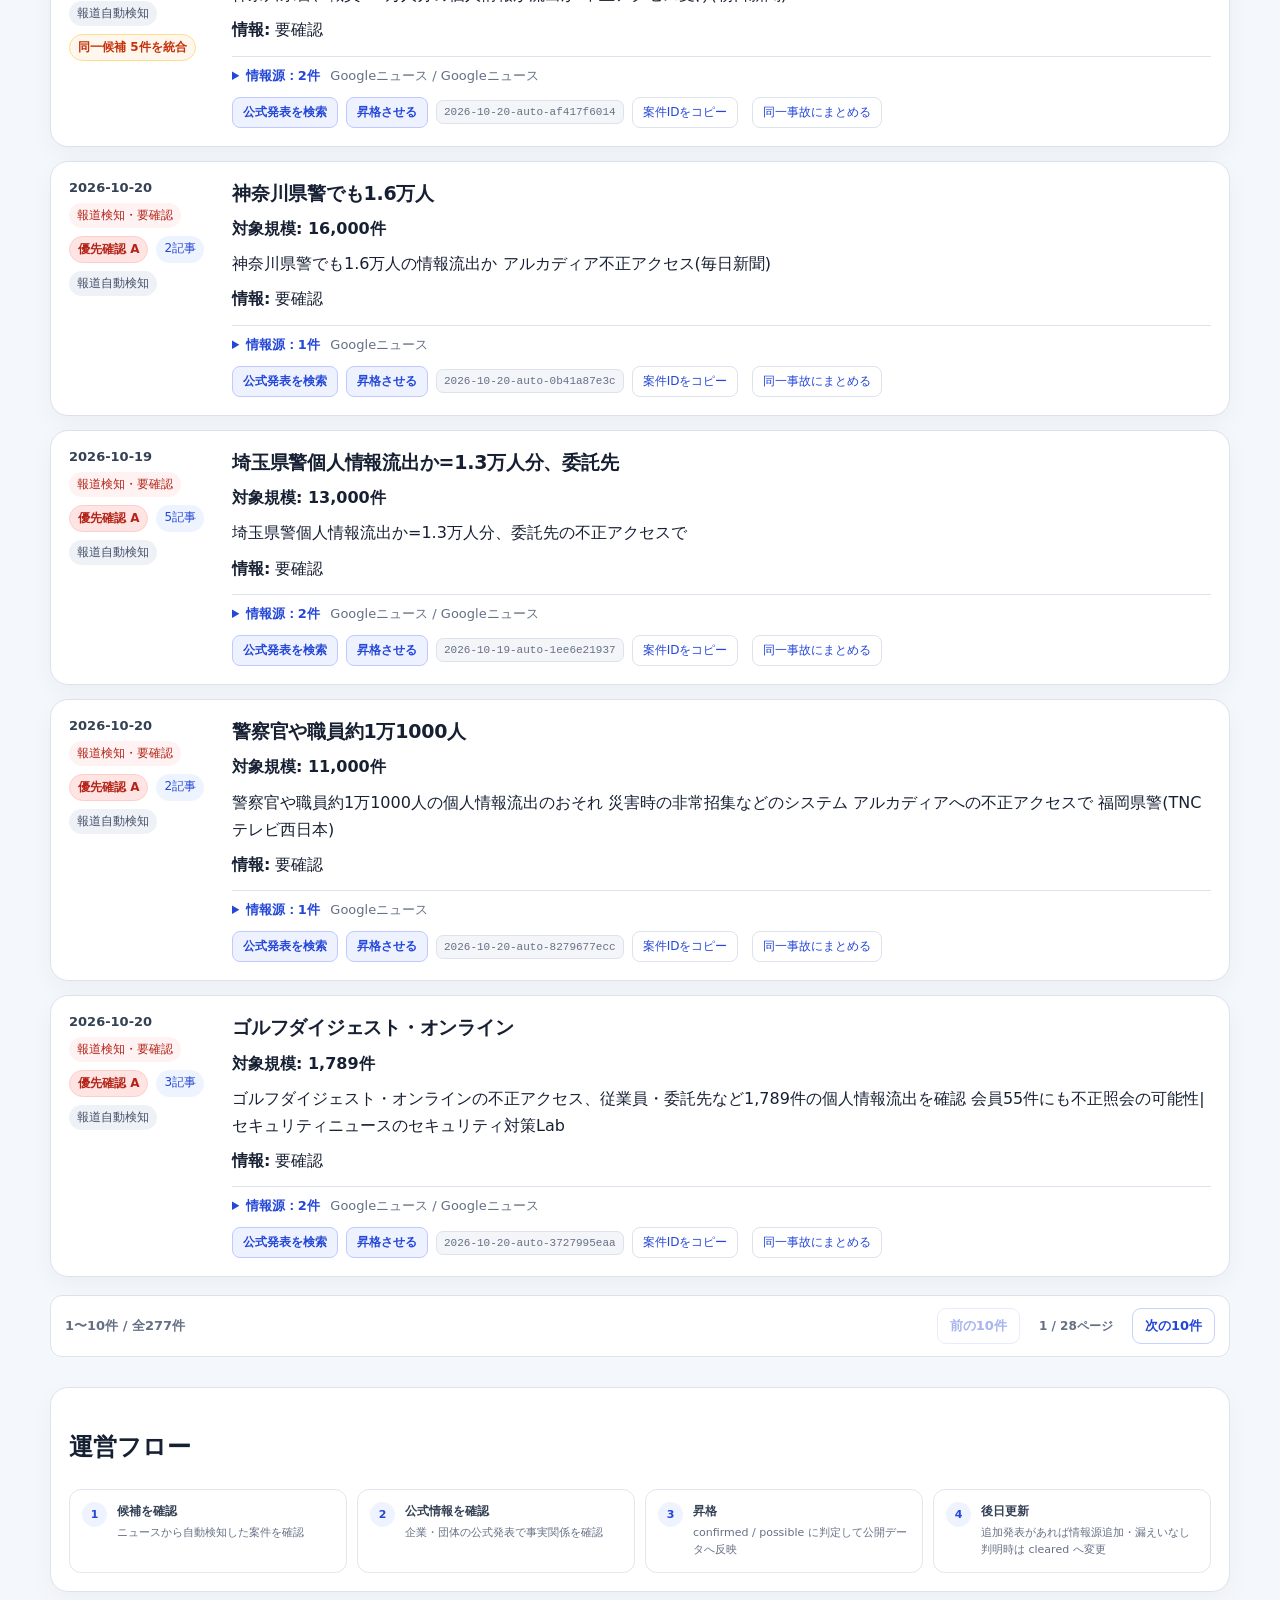
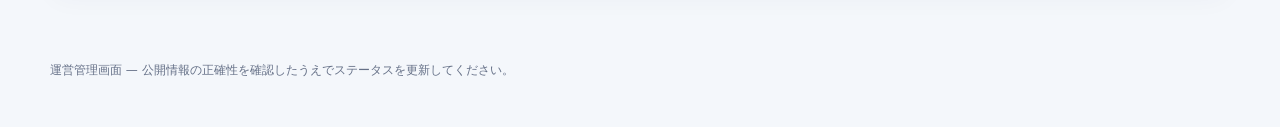
==== commit d2483f70: "Update operator.html" ====
--- a/operator.html
+++ b/operator.html
@@ -13,7 +13,7 @@
   <link rel="stylesheet" href="operator-reviewed-editor-v1.2.css?v=1.2" />
   <link rel="stylesheet" href="operator-reviewed-editor-v1.3.css?v=1.3" />
   <link rel="stylesheet" href="operator-promote-editor-v1.0.css?v=1.0" />
-  <link rel="stylesheet" href="operator-candidate-merge-v1.1.css?v=1.1" />
+  <link rel="stylesheet" href="operator-candidate-merge-v1.2.css?v=1.2" />
 </head>
 <body>
   <header class="site-header">
--- a/operator-candidate-merge-v1.2.css
+++ b/operator-candidate-merge-v1.2.css
@@ -0,0 +1,238 @@
+/* candidate parent/link UI v1.2
+   Fix: include full modal/base styles + v1.1 parent/link additions.
+*/
+
+body.candidate-merge-open{overflow:hidden}
+
+.candidate-merge-modal[hidden]{display:none!important}
+.candidate-merge-modal{
+  position:fixed;
+  inset:0;
+  z-index:10020;
+}
+.candidate-merge-backdrop{
+  position:absolute;
+  inset:0;
+  background:rgba(15,23,42,.55);
+  backdrop-filter:blur(2px);
+}
+.candidate-merge-dialog{
+  position:relative;
+  width:min(920px,calc(100vw - 48px));
+  max-height:calc(100vh - 48px);
+  margin:24px auto;
+  overflow:auto;
+  background:#fff;
+  border:1px solid #dbe2ec;
+  border-radius:18px;
+  box-shadow:0 24px 80px rgba(15,23,42,.28);
+}
+.candidate-merge-dialog>header{
+  position:sticky;
+  top:0;
+  z-index:2;
+  display:flex;
+  justify-content:space-between;
+  align-items:flex-start;
+  gap:20px;
+  padding:18px 20px 15px;
+  background:rgba(255,255,255,.97);
+  border-bottom:1px solid #e4e7ec;
+  backdrop-filter:blur(10px);
+}
+.candidate-merge-dialog header span{
+  font-size:10px;
+  font-weight:900;
+  letter-spacing:.15em;
+  color:#d97706;
+}
+.candidate-merge-dialog h2{
+  margin:3px 0 4px;
+  font-size:22px;
+}
+.candidate-merge-dialog header p{
+  margin:0;
+  color:#667085;
+  font-size:12px;
+}
+.candidate-merge-dialog header button{
+  border:0;
+  background:#f2f4f7;
+  border-radius:50%;
+  width:32px;
+  height:32px;
+  font-size:20px;
+  line-height:1;
+  cursor:pointer;
+}
+
+#candidateMergeForm{
+  display:grid;
+  grid-template-columns:1fr 1fr;
+  gap:13px 15px;
+  padding:18px 20px 22px;
+}
+#candidateMergeForm .wide{
+  grid-column:1/-1;
+}
+
+.merge-field{
+  display:grid;
+  gap:5px;
+}
+.merge-field label{
+  font-size:11px;
+  font-weight:800;
+  color:#344054;
+}
+.merge-field input,
+.merge-field textarea,
+.merge-pick-head input{
+  width:100%;
+  box-sizing:border-box;
+  border:1px solid #d0d5dd;
+  border-radius:9px;
+  padding:9px 10px;
+  background:#fff;
+  color:#172033;
+  font:inherit;
+  font-size:12px;
+}
+.merge-field textarea{
+  resize:vertical;
+  line-height:1.55;
+}
+.merge-field input:focus,
+.merge-field textarea:focus,
+.merge-pick-head input:focus{
+  outline:none;
+  border-color:#f0b24e;
+  box-shadow:0 0 0 4px rgba(217,119,6,.09);
+}
+
+.merge-pick{
+  border:1px solid #dbe2ec;
+  border-radius:12px;
+  background:#fbfcfe;
+  padding:12px;
+}
+.merge-pick-head{
+  display:grid;
+  grid-template-columns:auto minmax(280px,1fr);
+  align-items:center;
+  gap:12px;
+  margin-bottom:8px;
+}
+.merge-pick-head strong{
+  font-size:12px;
+  color:#344054;
+}
+
+.merge-mode{
+  display:flex;
+  gap:18px;
+  padding:10px 12px;
+  border:1px solid #fde3b3;
+  border-radius:10px;
+  background:#fffaf0;
+}
+.merge-mode label{
+  display:flex;
+  align-items:center;
+  gap:6px;
+  font-size:11px;
+  font-weight:800;
+  color:#7c4a03;
+  cursor:pointer;
+}
+
+.merge-list{
+  max-height:245px;
+  overflow:auto;
+}
+.merge-choice-row{
+  display:flex;
+  gap:9px;
+  align-items:flex-start;
+  padding:8px;
+  border-top:1px solid #edf0f5;
+  cursor:pointer;
+}
+.merge-choice-row:first-child{border-top:0}
+.merge-choice-row.is-selected{background:#fffaf0}
+.merge-choice-row span{display:grid}
+.merge-choice-row strong{font-size:11px}
+.merge-choice-row small{
+  margin-top:2px;
+  color:#667085;
+  font-size:10px;
+}
+
+.selected-parent{
+  display:flex;
+  gap:8px;
+  align-items:center;
+  padding:9px 11px;
+  border:1px solid #bbf7d0;
+  border-radius:9px;
+  background:#f0fdf4;
+  color:#166534;
+  font-size:11px;
+}
+.selected-parent span{
+  margin-left:auto;
+  color:#667085;
+  font-family:ui-monospace,SFMono-Regular,Menlo,monospace;
+  font-size:10px;
+}
+
+.candidate-merge-btn{
+  margin-left:6px;
+  border:1px solid #f5c36a;
+  border-radius:7px;
+  background:#fffaf0;
+  color:#b45309;
+  padding:5px 8px;
+  font-size:10px;
+  font-weight:800;
+  cursor:pointer;
+}
+.candidate-merge-btn:hover{
+  background:#fff4d6;
+}
+
+.merge-actions{
+  display:flex;
+  justify-content:flex-end;
+}
+.merge-actions button{
+  border:1px solid #d97706;
+  background:#d97706;
+  color:#fff;
+  border-radius:8px;
+  padding:9px 14px;
+  font-size:11px;
+  font-weight:800;
+  cursor:pointer;
+}
+.merge-actions button:disabled{
+  opacity:.6;
+  cursor:wait;
+}
+
+.merge-status{
+  padding:10px 12px;
+  border-radius:9px;
+  font-size:11px;
+  font-weight:700;
+}
+.merge-status.is-success{
+  background:#ecfdf5;
+  color:#047857;
+  border:1px solid #a7f3d0;
+}
+.merge-status.is-error{
+  background:#fef2f2;
+  color:#b91c1c;
+  border:1px solid #fecaca;
+}
